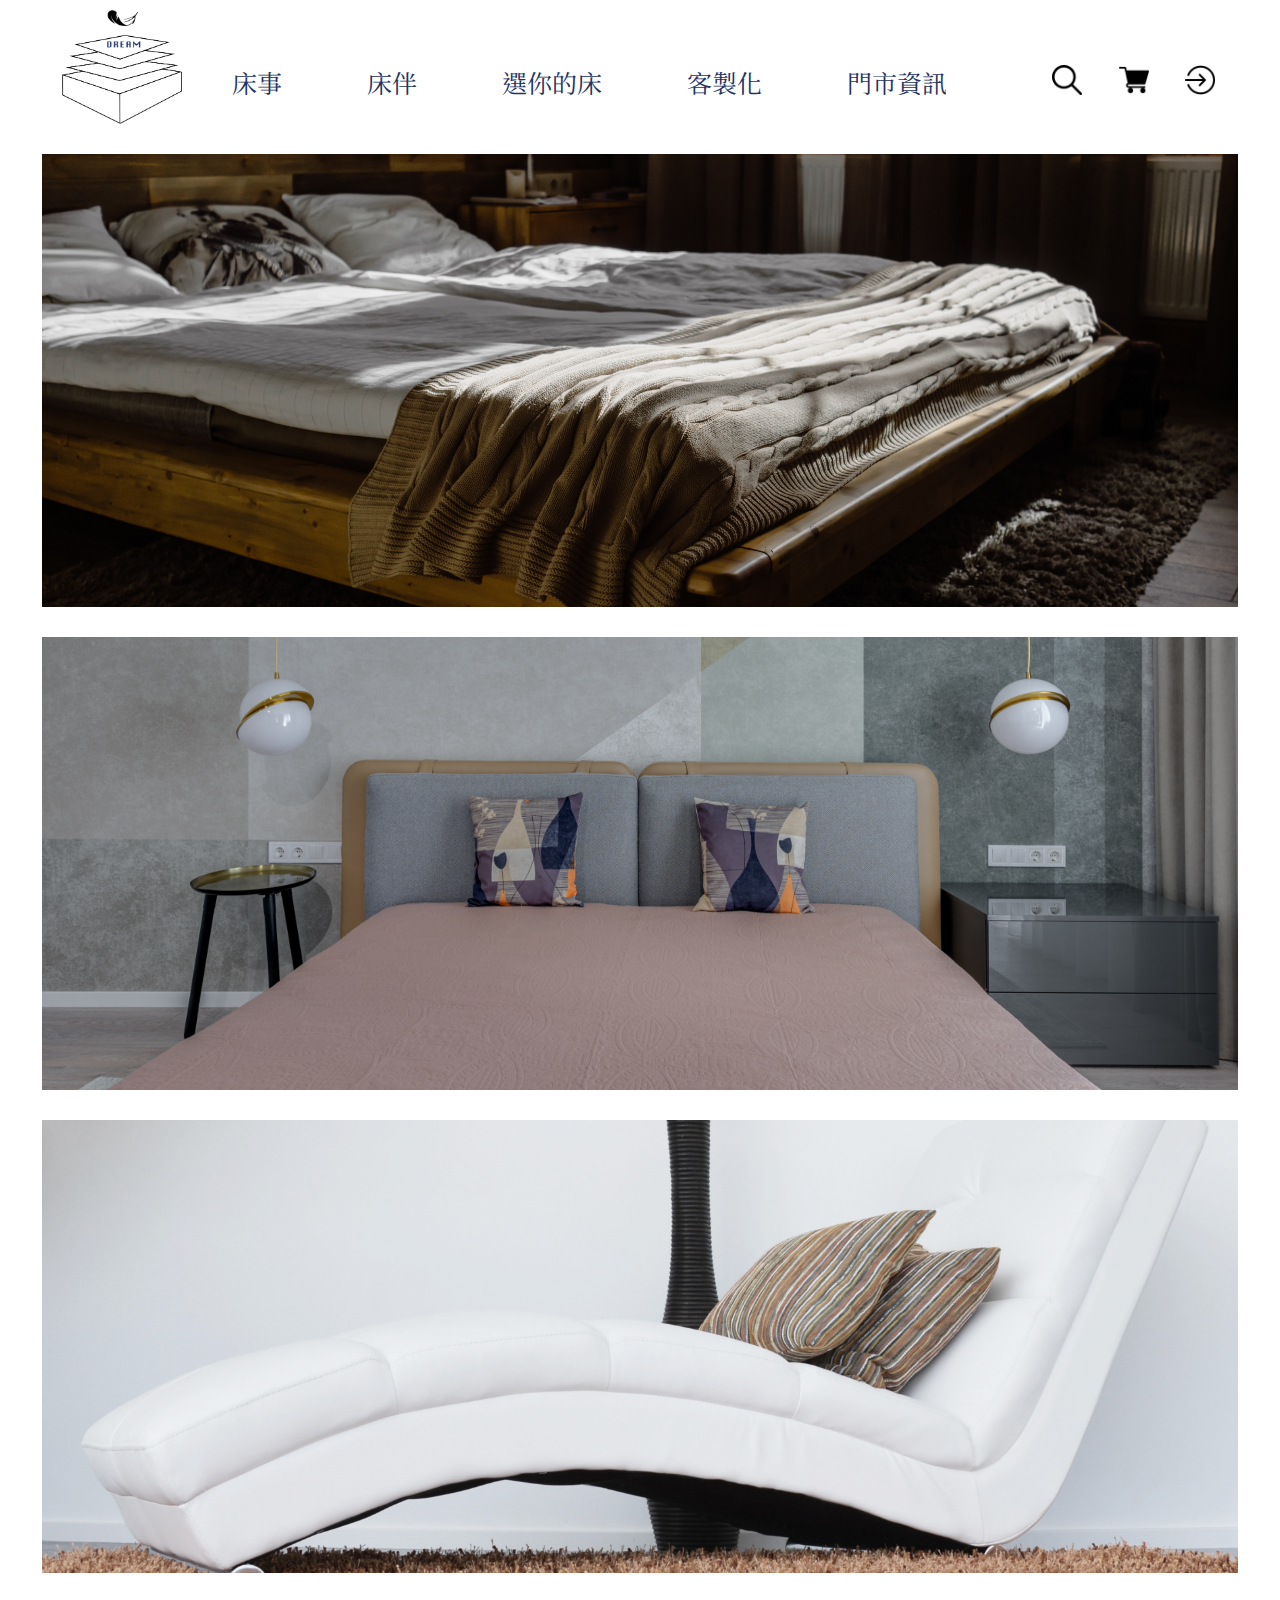
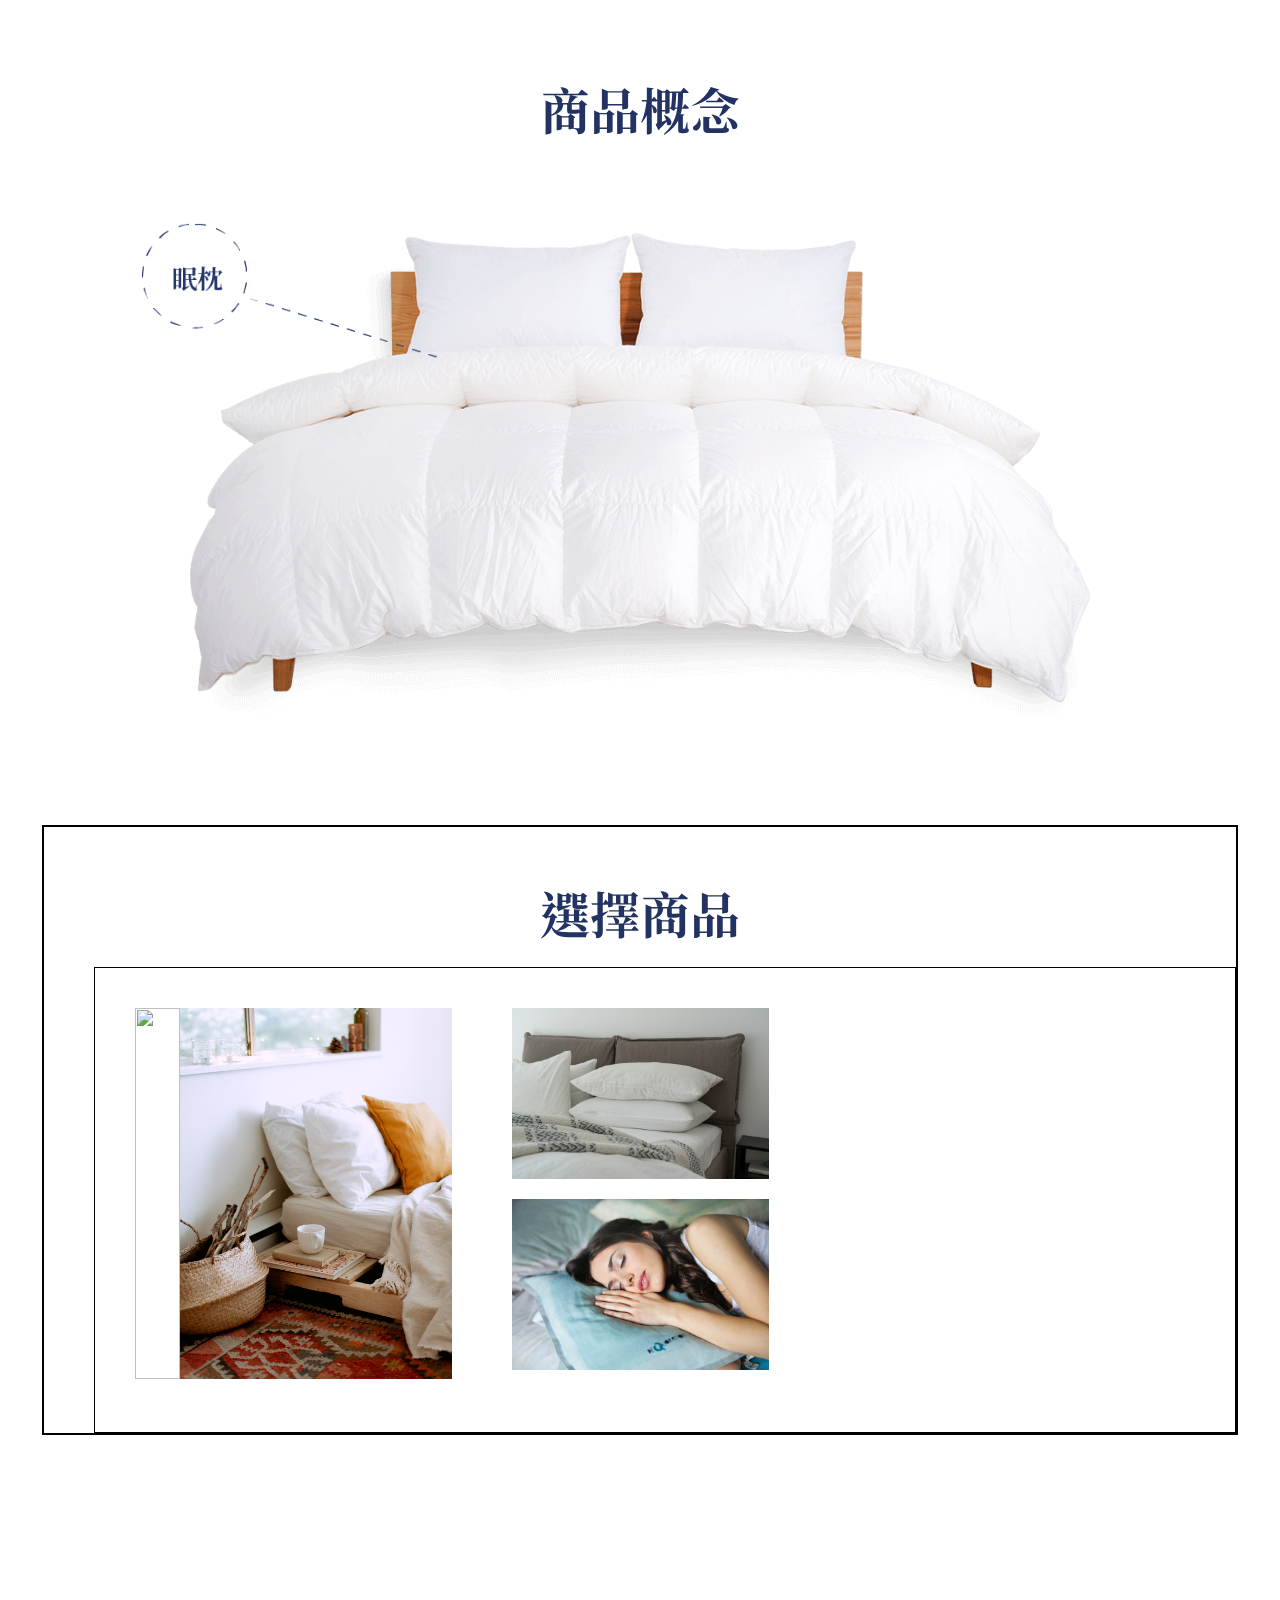
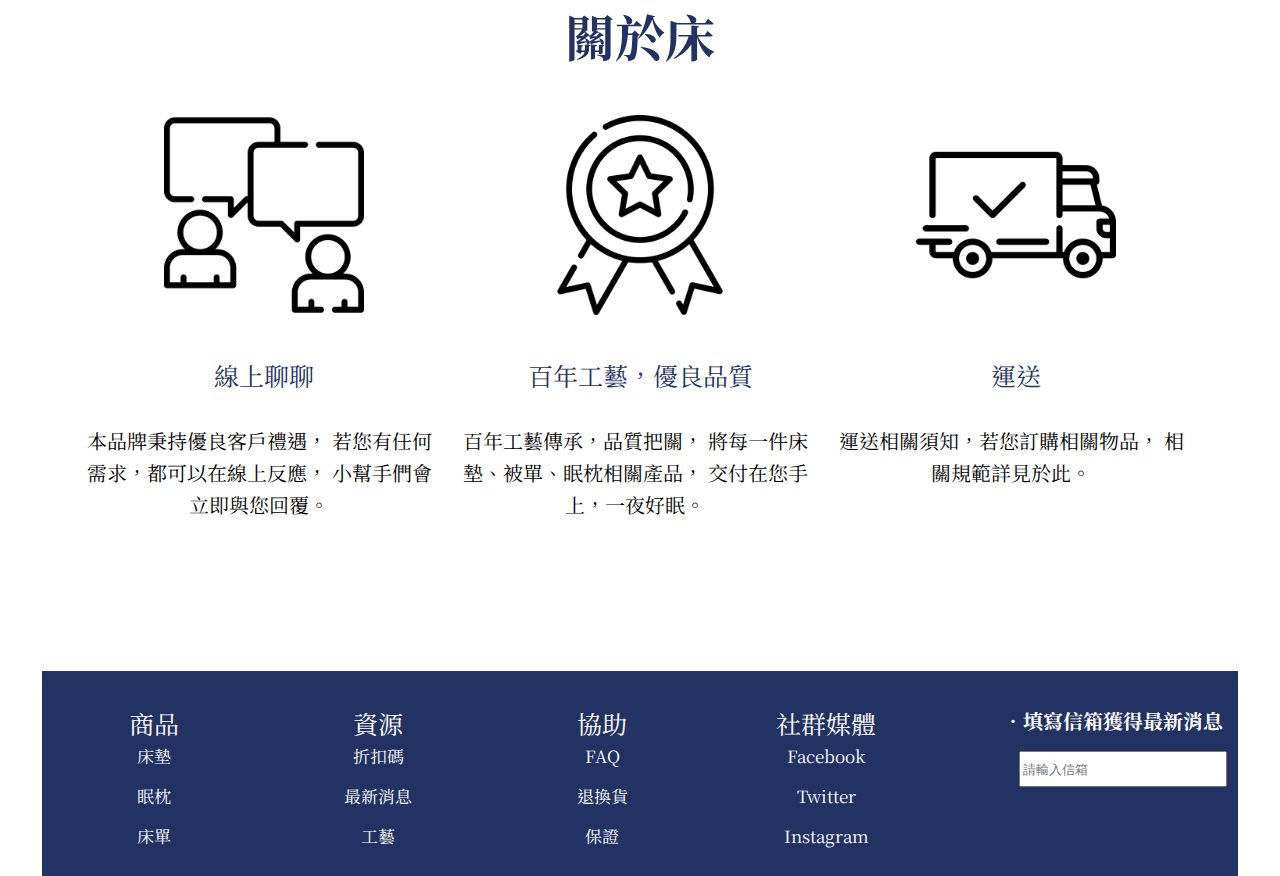
==== index.html @ dc3d1917 "change11" ====
<!DOCTYPE html>
<html lang="en">
<head>
    <meta charset="UTF-8">
    <meta http-equiv="X-UA-Compatible" content="IE=edge">
    <meta name="viewport" content="width=device-width, initial-scale=1.0">
    <title>Document</title>
    <link rel="stylesheet" href="reset.css">
    <link href="https://fonts.googleapis.com/css2?family=Noto+Serif+TC&display=swap" rel="stylesheet">
    <link rel="stylesheet" href="index.css">
    <link rel="stylesheet" href="https://unpkg.com/swiper/swiper-bundle.css" />



</head>
<body>
    <div class="wrap">
        <!-- 選單start -->
        <div class="topbar">
            <button type="button" class="btn_hamburger">
                <span> </span>
                <span> </span>
                <span> </span>
            </button>
            <div class="logo">
            <a href="index.html"><img src="./bedpic/logo.png" alt=""></a>
            </div>

            <div class="choice">
                <!-- <button type="button" class="btn_hamburger">按鈕</button> -->
                <ul>
                    <li><a href="aboutus.html">床事</a></li>
                    <li><a href="product.html">床伴</a></li>
                    <li><a href="choosebed1.html">選你的床</a></li>
                    <li><a href="survey.html">客製化</a></li>
                    <li><a href="store.html">門市資訊</a></li>
                </ul>
                
                <div class="choice2">
                <ul>
                    <li><a href="#"><img src="./bedicon/loupe.png" alt=""></a></li>
                    <li><a href="#"><img src="./bedicon/shoppingcart.png" alt=""></a></li>
                    <li><a href="#"><img src="./bedicon/enter.png" alt=""></a></li>
                </ul>
                </div>
                
            </div>

        </div>
        
        <!-- product1 start -->
        <!-- Swiper -->
            <div class="swiper-container">
                <div class="swiper-wrapper">
                <div class="swiper-slide"><img src="./bedpic/bed2.png" alt=""></div>
                <div class="swiper-slide"><img src="./bedpic/page2.png" alt=""></div>
                <div class="swiper-slide"><img src="./bedpic/indexbed.png " alt=""></div>
                <!-- <div class="swiper-slide">Slide 4</div>
                <div class="swiper-slide">Slide 5</div>
                <div class="swiper-slide">Slide 6</div>
                <div class="swiper-slide">Slide 7</div>
                <div class="swiper-slide">Slide 8</div> >
                <div class="swiper-slide">Slide 10</div>
                </div> -->
                <!-- Add Arrows --> 
                <div class="swiper-button-next"></div>
                <div class="swiper-button-prev"></div> 
            </div>

        <!-- <div class="product">
            <div class="product_pic">
            <ul>
                <li> <img src="./bedpic/bed.jpg" alt=""></li>
                <li><img src="./bedpic/8137.jpg" alt=""></li>
            </ul>
            </div>
        </div> -->

        <!-- product1 finished -->

        <!-- main start -->
        <div class="main">
            <h3>商品概念</h3>
            <img src="./bedpic/bedproduct.png" alt="">
            <a href="product.html"><img src="./bedpic/matress.png" alt=""></a>
        </div>

        <!-- 選擇商品start -->
        <div class="chooseproduct">
            <h3>選擇商品</h3>
            <div class="wholebox">
                <div class="leftbox">
                    <ul>
                    <li><img src="./bedpic/bed2.jpg" alt=""></li>
                    <li><img src="./bedpic/bed3.jpg" alt=""></li>
                    </ul>
                </div>
            
                <div class="rightbox">
                    <ul>
                    <li><img src="./bedpic/pillow.jpg" alt=""></li>
                    <li><img src="./bedpic/4910.jpg" alt=""></li>
                    </ul>
                </div>
            </div>
        </div>

        <!--關於床 start  -->
        <div class="aboutbed">
            <h3>關於床</h3>
            <div class="chat">
                <img src="./bedicon/chat.png" alt="">
                <a href="#">線上聊聊</a>
                <p>
                    本品牌秉持優良客戶禮遇，
                    若您有任何需求，都可以在線上反應，
                    小幫手們會立即與您回覆。
                </p>

            </div>

            <div class="workshop">
                <img src="./bedicon/medal.png" alt="">
                <a href="#">百年工藝，優良品質</a>
                <p>
                    百年工藝傳承，品質把關，
                    將每一件床墊、被單、眠枕相關產品，
                    交付在您手上，一夜好眠。
                </p>
            </div>

            <div class="shipping">
                <img src="./bedicon/shipped.png" alt="">
                <a href="#">運送</a>
                <p>
                    運送相關須知，若您訂購相關物品，
                    相關規範詳見於此。
                </p>
            </div>
        </div>

        <!-- footer start -->

        <div class="footer">
            <div class="footer_bar">
                <div class="sale">
                <ul>
                    <h4>商品</h4>
                    <li><a href="#">床墊</a></li>
                    <li><a href="#">眠枕</a></li>
                    <li><a href="#">床單</a></li>
                </ul>

                </div>

                <div class="resource">
                <ul>
                    <h4>資源</h4>
                    <li><a href="#">折扣碼</a></li>
                    <li><a href="#">最新消息</a></li>
                    <li><a href="#">工藝</a></li>
                </ul>
                </div>

                <div class="assist">
                <ul>
                    <h4>協助</h4>

                    <li><a href="#">FAQ</a></li>
                    <li><a href="#">退換貨</a></li>
                    <li><a href="#">保證</a></li>
                </ul>
                </div>

                <div class="socialmedia">
                <ul>
                    <h4>社群媒體</h4>
                    <li><a href="#">Facebook</a></li>
                    <li><a href="#">Twitter</a></li>
                    <li><a href="#">Instagram</a></li>
                </ul>
                </div>
                <div class="email">
                <h1>．填寫信箱獲得最新消息</h1>
                    <input type="email" name="" id="" placeholder="請輸入信箱">
                </div>
            
        </div>

            

        </div>
    </div>

    <script src="https://unpkg.com/swiper/swiper-bundle.js"></script>
    <script>
        var swiper = new Swiper('.swiper-container', {
          navigation: {
            nextEl: '.swiper-button-next',
            prevEl: '.swiper-button-prev',
          },
        });
      </script>
</body>
</html>
---- index.css ----
@import url("reset.css");

body{
    background-color: rgb(255, 255, 255);
    font-family: 'Noto Serif TC', serif;
    font-size: 25px;
}

.wrap{
    margin: 0 auto;
    max-width: 1196px;
    width:100%;
    /* background-color:gray; */

}
@media (max-width:800px){
  div.wrap div.aboutbed p{
    font-size:18px;
  }
  .wrap h3{
  font-size: 15px;
}
  div.wrap div.aboutbed h3{
    font-size:25px;
  }
  .wrap a{
  font-size: 20px;
}
.wrap button{
  font-size: 20px;
}
.wrap ol{
  font-size: 15px;
}
.wrap h4{
    font-size: 25px;
}

}
.topbar{

    
    box-sizing: border-box;
    display: flex;

    /* border:1px solid black; */

        
}
.btn_hamburger{

  display:none;
  background-color: #526599;

}
.btn_hamburger span{
  display:block;
  width:40px;
  
  margin:10px;
  /* padding: .1px; */
  height: .5px;
  background-color:white;
  color: white;

}



@media (max-width:575px){
  .btn_hamburger{
    width:80px;
    height:70px;
    background-color: #526599;
    margin-top: 20px;
    border:none;
    display:inline-block;
}
}
@media screen and (min-width: 576px) and (max-width: 800px){
  .btn_hamburger{
    width:80px;
    height:70px;
    background-color: #526599;
    margin-top: 35px;
    border:none;
    display:inline-block;
}
  }

.logo{
  width:100%;
  max-width:100px;
  /* border: 1px solid black; */
}
.logo img{

    width: 100%;
    max-width:120px;
    display: block;
    margin-left: 20px;
    margin-top: 10px;

}
@media screen and (max-width: 575px){
  .logo img{
    width: 50px;
    padding:20px;
    
  }
}

@media screen and (min-width: 576px) and (max-width: 767px){
  .logo img{
    width:60px;
    padding:30px;
  }
  }

@media screen and (min-width: 768px) and (max-width: 991px){
  .logo img{
    width:80px;
    padding:30px;
  }
  }

@media screen and (min-width: 991px) and (max-width: 1199px){
  .logo img{
    width:100px;
    padding:30px;
  }
  }
@media screen and (min-width: 1200px){
  .logo img{
    width:120px;
  }
}


.choice{
    max-width: 1000px;
    width: calc(100% - 90px);
    margin-left: 90px;
    display: flex;
    /* border:2px solid yellow; */
}

.choice ul{
    flex-grow: 1;
    display: flex;
    flex-direction: row;
    margin-top: 70px;
    /* border:2px solid red; */

}


.choice li{

    flex-grow: 1;
    color: #223262;
}
@media (max-width:800px){
  .choice li{
  display:none;

}

}
.choice a{
    color: #223262;
    text-decoration: none;

}
.choice a:hover{
    text-decoration:underline;
    background-color: blanchedalmond;
    color:coral;
}

.choice2{
    max-width:200px;
    width: 100%;
    display: flex;
    /* border:2px solid blue; */
}

.choice2 ul{
  flex-grow: 1;
  display: flex;
  margin-top: 65px;
  /* border:1px solid red; */
}



@media (max-width:800px){
  .choice2 ul{
  display:inline-block;
}

}
.choice2 li{
  color: #223262;
}

.choice2 img{
    max-width:30px;
    width: calc(100% - 30px);
    padding-left: 20px;
    /* width: 40%; */
}
@media screen and (max-width: 575px){
  .choice2 img{
    width: 20px;
    
    
  }
}

@media screen and (min-width: 576px) and (max-width: 767px){
  .choice2 img{
    width:20px;
    
  }
  }

@media screen and (min-width: 768px) and (max-width: 991px){
  .choice2 img{
    width:25px;
    
  }
  }

@media screen and (min-width: 991px) and (max-width: 1199px){
  .choice2 img{
    width:30px;
    
  }
  }
@media screen and (min-width: 1200px){
  .choice2 img{
    width:30px;
  }
}


.choice2 a{
  /* max-width: 20px;
  height:10px; */
  text-decoration: none;
  background-color:none;
  color:red;
}




/* .product{
    max-width: 1196px;
    width: 100%;
    height: 517px;
    margin-top: 30px;
    /* border:1px solid black; */

.swiper-slide{
  margin-top: 30px;
  /* border:5px solid black; */
  overflow: hidden;
  
}
.swiper-slide img{
  width: 100%;
  /* height:517px; */
  display:block;
  /* object-fit: contain; */

}
/* .product_pic ul{
    max-width: 1196px;
    width: 100%;
    display: flex;
    box-sizing: border-box;
    /* height: 497px; 
    overflow: hidden;}*/
   

/* .product_pic li{
    

    flex-shrink: 0;
    
    max-width: 1196px;
    width: 100%;
    height: 497px;
  
} */

/* .product_pic img{
    display: block;
    width: 100%;
    max-width:1196px;
   
} */
  /* @media screen and (max-width: 575px){
    .product_pic img{
      width: 750px;
     
      
    }
  }
  
  @media screen and (min-width: 576px) and (max-width: 767px){
    .product_pic img{
      width:750px;
    }
    }
  
  @media screen and (min-width: 768px) and (max-width: 991px){
    .product_pic img{
      width:950px;
    }
    }
  
  @media screen and (min-width: 991px) and (max-width: 1199px){
    .product_pic img{
      width:1150px;
    }
    }
  @media screen and (min-width: 1200px){
    .product_pic img{
      width:1196px;
    }
  } */
/* product finished */

/* main start */

.main{
    max-width: 1196px;
    margin-top: 50px;
    position: relative;
    /* border:1px solid black; */
}
 /* @media screen and (max-width: 575px){
    .main{
      width:100px;
      height:100px;
    }
  }
  
  @media screen and (min-width: 576px) and (max-width: 767px){
    .main{
      width:650px;
    }
    }
  
  @media screen and (min-width: 768px) and (max-width: 991px){
    .main{
      width:900px;
    }
    }
  
  @media screen and (min-width: 991px) and (max-width: 1199px){
    .main{
      width:1000px;
    }
    }
  @media screen and (min-width: 1200px){
    .main{
      width:1196px;
    }
  } 
 */

.main h3{
    padding-top: 60px;
    font-size: 50px;
    color: #223262;
    text-align: center;
    font-weight: bold;
}
@media screen and (max-width: 575px){
    .main h3{
      font-size: 25px;
      
      text-align: center;
     
    }
  }
  
  @media screen and (min-width: 576px) and (max-width: 767px){
    .main h3{
      
      font-size: 30px;
    }
    }
  
  @media screen and (min-width: 768px) and (max-width: 991px){
    .main h3{
      
      font-size: 35px;
    }
    }
  
  @media screen and (min-width: 991px) and (max-width: 1199px){
    .main h3{
      
      font-size:40px;
    }
    }
  @media screen and (min-width: 1200px){
    .main h3{
     
      font-size:50px;
       
    }
  }

.main img{
    padding-top:100px ;
    display: block;
    align-items: center;
    margin: 0 auto;
    max-width: 900px;
    /* width:100%; */
    text-align: center;

    /* border: 1px black solid; */
}

@media screen and (max-width: 575px){
    .main img{
      width:100%;
    }
  }
  
  @media screen and (min-width: 576px) and (max-width: 767px){
    .main img{
      width:500px;
    }
    }
  
  @media screen and (min-width: 768px) and (max-width: 991px){
    .main img{
      width:750px;
    }
    }
  
  @media screen and (min-width: 991px) and (max-width: 1199px){
    .main img{
      width:900px;
    }
    }
  @media screen and (min-width: 1200px){
    .main img{
      width:1196px;
    }
  } 


.main a img{
    display: block;
    width:300px;
    position: absolute;
    top:100px;
    left: 100px;
    z-index: 1;
}
@media screen and (max-width: 575px){
    .main a img{
      width:150px;
    }
  }
  
  @media screen and (min-width: 576px) and (max-width: 767px){
    .main a img{
      width:170px;
    }
    }
  
  @media screen and (min-width: 768px) and (max-width: 991px){
    .main a img{
      width:200px;
    }
    }
  
  @media screen and (min-width: 991px) and (max-width: 1199px){
    .main a img{
      width:200px;
    }
    }
  @media screen and (min-width: 1200px){
    .main a img{
      width:300px;
    }
  } 


/* 選擇商品 */

.chooseproduct{
    margin-top: 100px;
    max-width: 1196px;
    width: 100%;
    margin-bottom: 100px;
    flex-wrap: wrap;
    box-sizing: border-box;
    border:2px solid black;


}
.chooseproduct h3{
    padding-top: 60px;
    font-size: 50px;
    color: #223262;
    text-align: center;
    font-weight: bold;
    padding-bottom: 30px;
}

@media screen and (max-width: 575px){
    .chooseproduct h3{
      font-size: 25px;
    }
  }
  
  @media screen and (min-width: 576px) and (max-width: 767px){
    .chooseproduct h3{
      font-size: 30px;
    }
    }
  
  @media screen and (min-width: 768px) and (max-width: 991px){
    .chooseproduct h3{
      font-size: 35px;
    }
    }
  
  @media screen and (min-width: 991px) and (max-width: 1199px){
    .chooseproduct h3{
      font-size:40px;
    }
    }
  @media screen and (min-width: 1200px){
    .chooseproduct h3{
      font-size:50px;
    }
  }

.wholebox{
    max-width: 1195px;
    width: calc(100% - 50px);
    display: flex;
    flex-wrap: wrap;
    margin-left: 50px;
    padding-bottom: 10px;
    border:1px solid black;
    box-sizing: border-box;
    
    

}

.leftbox ul{
    max-width: 1200px;
    width: calc(100% - 30px);
    margin: 40px;
    /* padding-left: 70px; */
    box-sizing: border-box;
    display: flex;
    /* border:1px solid black; */
}
@media screen and (max-width: 575px){
  .leftbox ul{
    flex-direction: column;
    line-height:5;
    margin:0 auto;
    margin:20px auto;
    padding-left: 10px;
  }
}

@media screen and (min-width: 576px) and (max-width: 758px){
  .leftbox ul{
    flex-direction: column;
    line-height:5;
    margin:30px auto;
    padding-left: 150px;
    /* margin: 30px; */
  }
  }
@media screen and (min-width: 759px) and (max-width: 991px){
  .leftbox ul{
    /* flex-direction: column; */
    line-height:5;
    margin:0 auto;
    margin: 40px;
  }
  }

@media screen and (min-width: 991px) and (max-width: 1199px){
  .leftbox ul{
    /* flex-direction: column; */
    line-height:5;
    margin:0 auto;
    margin: 40px;
    /* padding-bottom: 20px; */
  }
  }
@media screen and (min-width: 1200px){
  .leftbox ul{
    font-size:50px;
    /* margin:0 auto; */

  }
}
.leftbox li{
    justify-content: center;
    align-items:center;
    flex-grow: 1;

}

.leftbox img{
height: 371px;
max-width: 300px;
width: 100%;
}

/* rightbox */

.rightbox ul{
    /* padding-left: 30px; */
    width: calc(100% - 5px);
    display: flex;
    flex-direction:column;
    margin-top: 30px;
    margin-left: 60px;
    /* border:2px solid red; */
    box-sizing: border-box;
    
}
@media screen and (max-width: 575px){
  .rightbox ul{
    flex-direction:column;
    margin-left: 20px;


  }
}
@media screen and (min-width: 576px) and (max-width: 767px){
  .rightbox ul{
    flex-direction:column;
  }
  }
@media screen and (min-width: 768px) and (max-width: 991px){
  .rightbox ul{
    flex-direction:row;
  }
  }
  @media screen and (min-width: 991px) and (max-width: 1199px){
    .rightbox ul{
      flex-direction:row;
    }
    }

.rightbox li{
    align-self:left;
    padding: 10px;

}

.rightbox img{
    max-width:100%;
    height: 171px;
    display: block;
    align-items:left;
}

/* aboutbed start */

.aboutbed{
max-width:1196px;

text-align: center;
line-height: 1.6;
padding-bottom: 100px;
margin:0 auto;
/* border:1px solid black; */
}


.aboutbed h3{
    padding-top: 60px;
    font-size: 50px;
    color: #223262;
    text-align: center;
    font-weight: bold;
    padding-bottom: 40px;

}

.aboutbed img{
    display: block;
    height: 200px ;
    margin: 0 auto;
    padding-bottom: 40px;
}
 


.chat{
    display: inline-block;
    width: 370px;
    /* border: 1px solid black; */
    
    box-sizing: border-box;

}
.chat a{

    text-decoration: none;
    color: #223262;
    width: 60px;
    line-height: 20px;
    
}

.chat p{
    padding-top:30px;
    font-size: 20px;
    padding-bottom: 50px;
    width:360px;
    /* border:1px solid black; */
}

/* workshop start */
.workshop{
    display: inline-block;
    width:370px;
    max-width: 100%;
    box-sizing: border-box;
    /* border: 1px solid black; */

}

.workshop a{
    text-decoration: none;
    color: #223262;
    width: 60px;
    line-height:20px;
    padding-bottom: 20px;
}

.workshop p{
    padding-top:30px;
    font-size: 20px;
    padding-bottom: 50px;
    width:360px;
    /* border: 1px solid black; */

}

/* shipping start */
.shipping{
    vertical-align: top;
    width: 100%;
    max-width:370px;
    
    box-sizing: border-box;
    display: inline-block;
    /* border: 1px solid black; */

}

.shipping a{
     text-decoration: none;
     color: #223262;
     width:60px;
     line-height:30px;
     padding-bottom: 20px;
     


}

.shipping p{
    font-size: 20px;
    padding-top:30px;
    padding-bottom: 50px;
    width:360px;
    /* border: 1px solid black; */

}

/* footer start */
.footer{

    background-color:#223262 ;
    color: white;
    /* margin-top: 20px; */

}
.footer a:hover{
    text-decoration:none;
    color:rgb(238, 89, 89);
}

.footer_bar{
    max-width: 1200px;
    width:100%;
    display: flex;
    text-align: center;
    padding-top: 40px;
    /* border:5px solid black; */
    flex-wrap: wrap;

}
.sale{
    flex-grow: 1;
    text-align: center;
    width:220px;
    margin-bottom: 20px;
}

.sale ul{

   
}

.sale li{

}
.sale a {
    text-decoration: none;
    padding: 5px;
    color: white;
    width: 60px;
    line-height: 40px;
    font-size: 17px;
}

.resource{
    
    flex-grow: 1;  
    /* border:solid 1px black; */
    width:220px;

}

.resource ul{
   
}

.resource li{

}

.resource a{
    text-decoration: none;
    padding: 5px;
    color: white;
    width: 60px;
    line-height: 40px;
    font-size: 17px;
}

.assist{
    flex-grow: 1;
    /* border:solid 1px black; */
    width:220px;
}

.assist ul{

}

.assist li{

}

.assist a{
    text-decoration: none;
    padding: 5px;
    color: white;
    width: 60px;
    line-height: 40px;
    font-size: 17px;
}

.socialmedia{
    flex-grow: 1;
    width:220px;
    /* border: 1px black solid; */
}

.socialmedia ul{

}

.socialmedia li{


}

.socialmedia a{
    text-decoration: none;
    padding: 5px;
    color: white;
    width: 60px;
    line-height: 40px;
    font-size: 17px;
}

.email{
    width: 250px;
    padding-left:50px;
    font-weight: bold;

    /* border:  1px black solid; */
}

.email h1{
    font-size: 20px;

}
.email input{
    width: 200px;
    height: 30px;
    margin-top: 20px;
    margin-left: 20px;
    
}
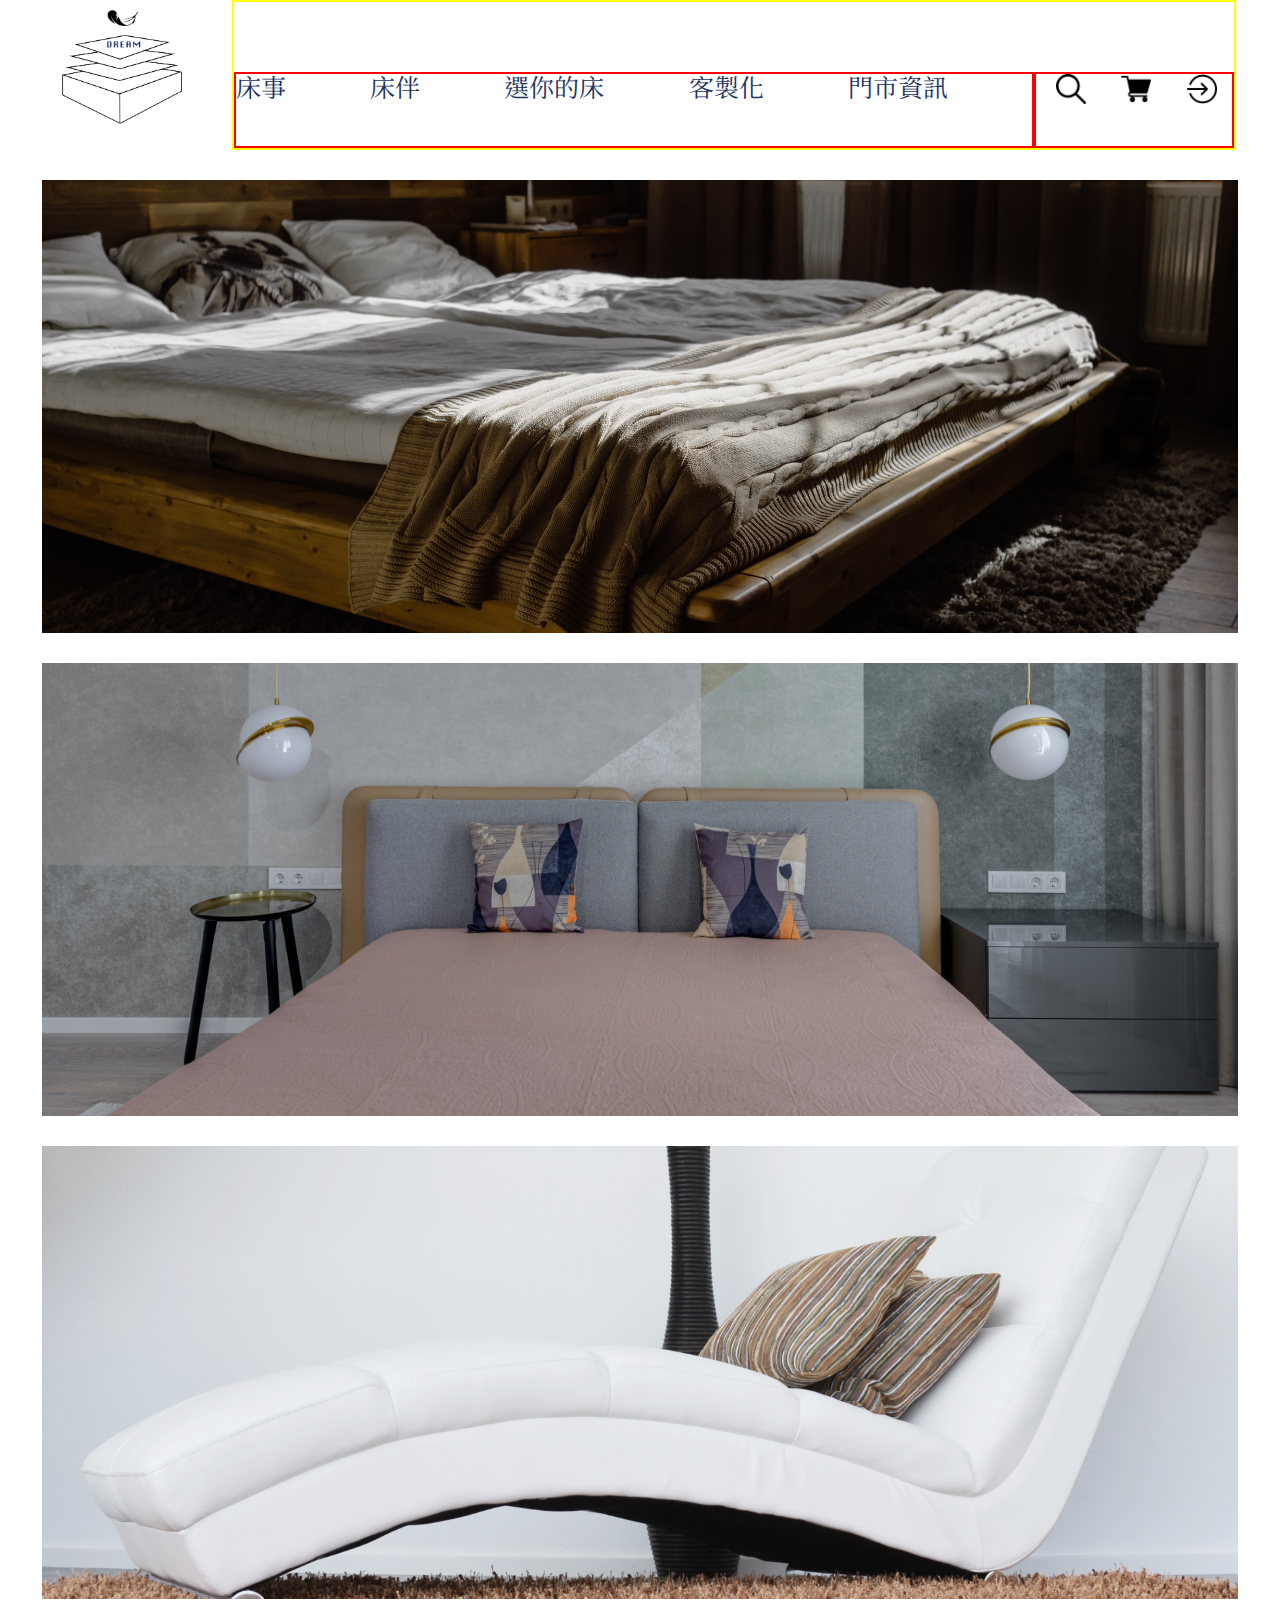
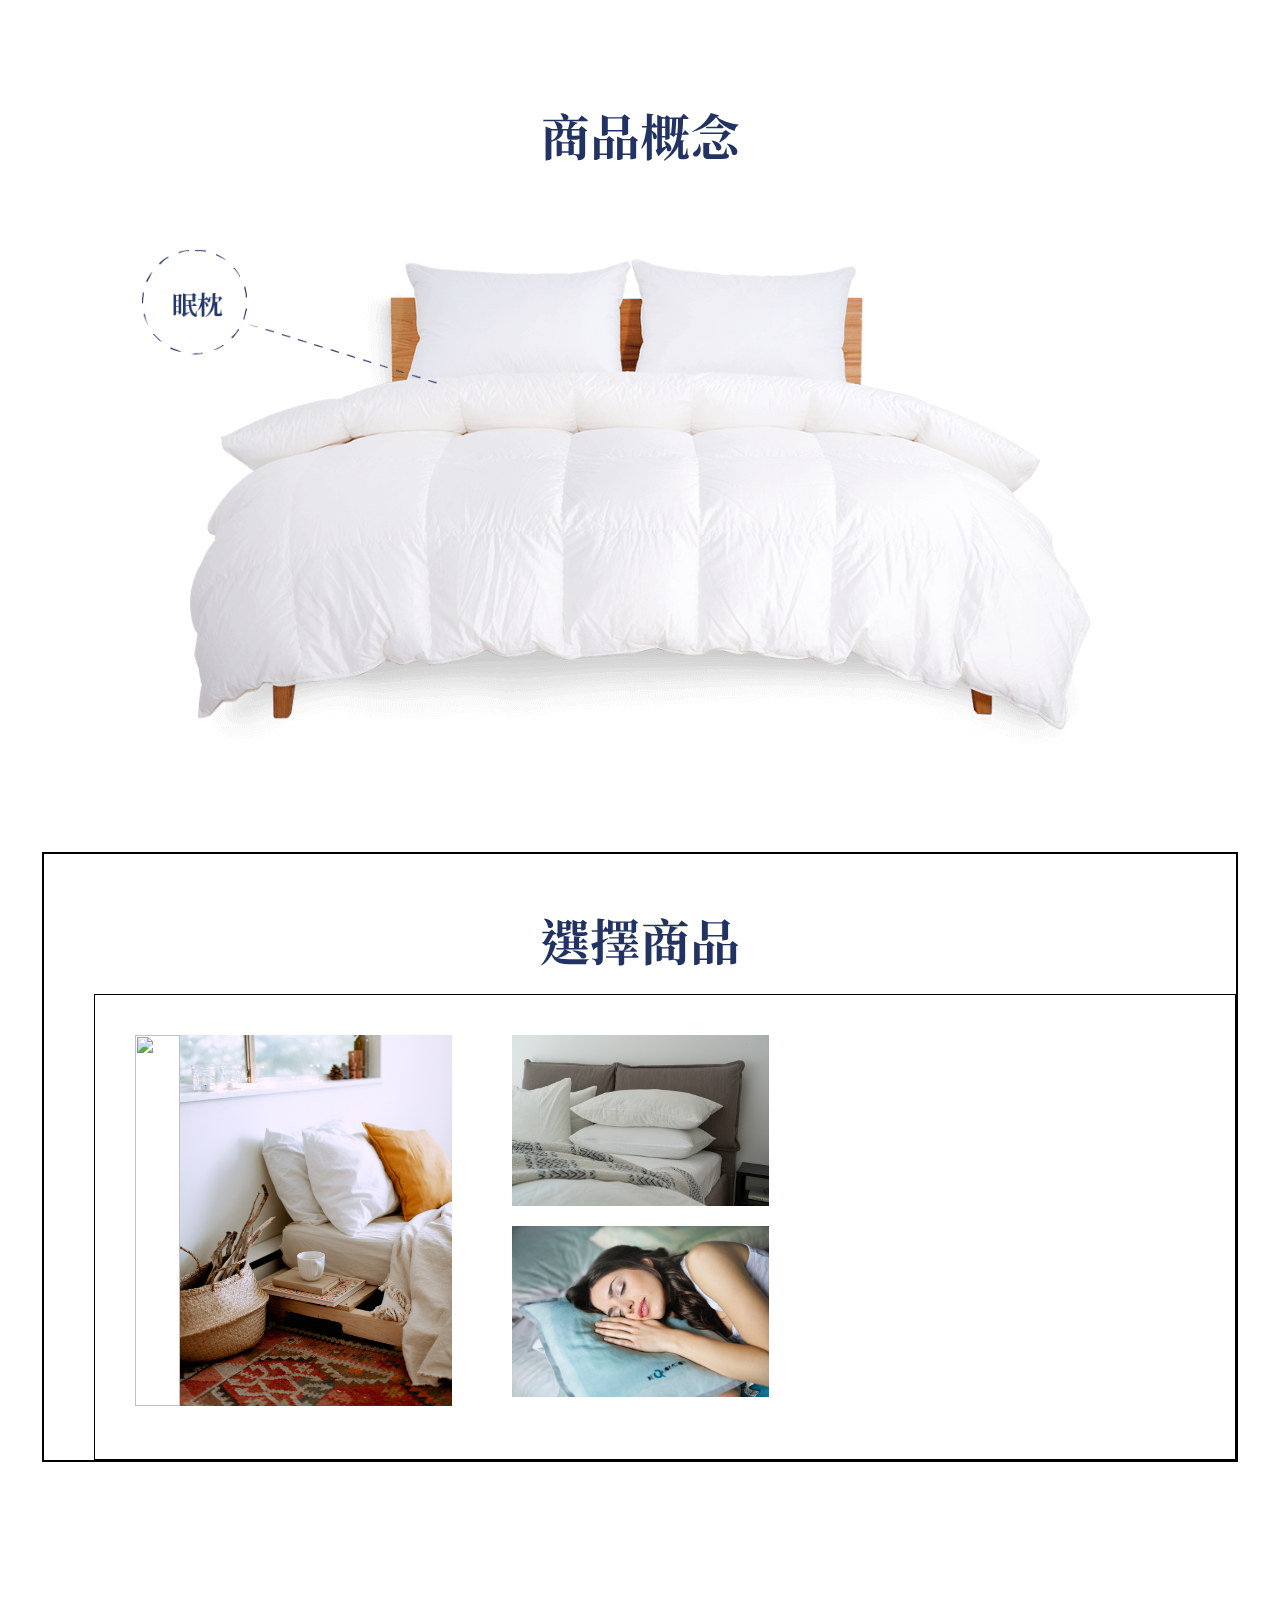
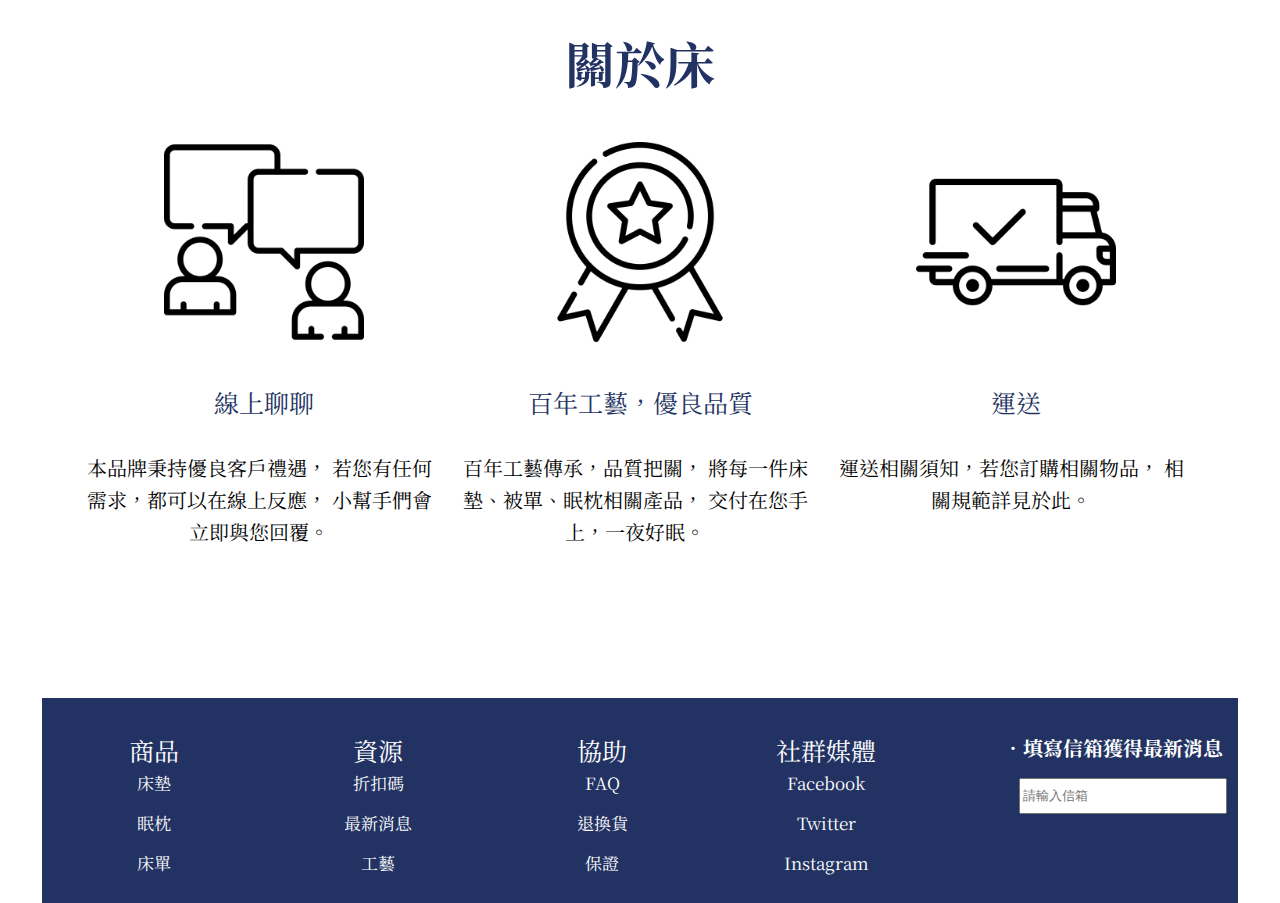
==== commit 39f0dd98: "change13" ====
--- a/index.html
+++ b/index.html
@@ -9,6 +9,7 @@
     <link href="https://fonts.googleapis.com/css2?family=Noto+Serif+TC&display=swap" rel="stylesheet">
     <link rel="stylesheet" href="index.css">
     <link rel="stylesheet" href="https://unpkg.com/swiper/swiper-bundle.css" />
+    <link href="hamburgers.css" rel="stylesheet">
 
 
 
@@ -17,14 +18,36 @@
     <div class="wrap">
         <!-- 選單start -->
         <div class="topbar">
-            <button type="button" class="btn_hamburger">
+            <!-- ham menu -->
+            <!-- <button type="button" class="btn_hamburger">
                 <span> </span>
                 <span> </span>
                 <span> </span>
-            </button>
+            </button> -->
+                <button class="hamburger hamburger--emphatic" type="button" id="hamburger">
+                <span class="hamburger-box">
+                  <span class="hamburger-inner"></span>
+                </span>
+              </button>
+
+            
+                 <ul id="menu" style = "display:none">
+                    <li><a href="aboutus.html">床事</a><hr></li>
+                    
+                    <li><a href="product.html">床伴</a><hr></li>
+                    <li><a href="choosebed1.html">選你的床</a><hr></li>
+                    <li><a href="survey.html">客製化</a><hr></li>
+                    <li><a href="store.html">門市資訊</a><hr></li>
+                </ul> 
+                
+            
+
+
+            <!-- logo -->
             <div class="logo">
             <a href="index.html"><img src="./bedpic/logo.png" alt=""></a>
             </div>
+
 
             <div class="choice">
                 <!-- <button type="button" class="btn_hamburger">按鈕</button> -->
@@ -201,5 +224,23 @@
           },
         });
       </script>
+      <script>
+        // Look for .hamburger
+        var hamburger = document.querySelector(".hamburger");
+        // On click
+        hamburger.addEventListener("click", function() {
+          // Toggle class "is-active"
+          hamburger.classList.toggle("is-active");
+
+          // Do something else, like open/close menu
+
+          var menu =document.getElementById("menu");
+           if(menu.style.display === "none"){
+             menu.style.display = "block";
+           }else if(menu.style.display === "block" ){
+            menu.style.display  = "none";
+           }
+        });
+      </script>
 </body>
 </html>--- a/index.css
+++ b/index.css
@@ -38,51 +38,87 @@
 
 }
 .topbar{
-
-    
+  position: relative;
+    height:150px;
     box-sizing: border-box;
     display: flex;
-
     /* border:1px solid black; */
 
         
 }
-.btn_hamburger{
-
+#hamburger{
+
+  display:none; 
+  border:none;
+}
+.hamburger--emphatic{
   display:none;
-  background-color: #526599;
-
-}
-.btn_hamburger span{
+}
+@media (max-width:800px){
+  #hamburger{
+
+    display:block; 
+  }
+}
+.topbar #menu{
+  /* border: black 1px solid; */
+  max-width:1200px;
+  width: 100%;
+  background-color:whitesmoke;
+  font-size: 30px;
+  line-height: 30px;
+  text-align: center;
+  position:absolute;
+  left:0;
+  top:150px;
+  z-index: 2;
+  opacity: .9;
+
+
+  
+}
+.topbar #menu a{
+  color:#223262;
+  text-decoration: none;
+  line-height:3;
+}
+
+.hamburger-box{
   display:block;
-  width:40px;
-  
-  margin:10px;
-  /* padding: .1px; */
-  height: .5px;
+  border:none;
+  width:20px;
+  margin:0 auto;
+  text-align: center;
+  /* margin:10px; */
+  /* padding: .1px;  */
+  /* height: .5px; */
   background-color:white;
   color: white;
 
 }
-
-
+@media (min-width:800px){
+  .hamburger span{
+    display:none;
+
+}
+}
 
 @media (max-width:575px){
-  .btn_hamburger{
+  .hamburger hamburger--emphatic{
     width:80px;
-    height:70px;
+    /* height:70px; */
     background-color: #526599;
-    margin-top: 20px;
+    /* margin-top: 20px; */
     border:none;
     display:inline-block;
 }
 }
 @media screen and (min-width: 576px) and (max-width: 800px){
-  .btn_hamburger{
+  .hamburger hamburger--emphatic{
     width:80px;
-    height:70px;
+    /* height:70px; */
     background-color: #526599;
-    margin-top: 35px;
+    /* margin-top: 35px; */
     border:none;
     display:inline-block;
 }
@@ -92,6 +128,7 @@
   width:100%;
   max-width:100px;
   /* border: 1px solid black; */
+  box-sizing: border-box;
 }
 .logo img{
 
@@ -100,6 +137,7 @@
     display: block;
     margin-left: 20px;
     margin-top: 10px;
+    /* box-sizing: border-box; */
 
 }
 @media screen and (max-width: 575px){
@@ -142,7 +180,7 @@
     width: calc(100% - 90px);
     margin-left: 90px;
     display: flex;
-    /* border:2px solid yellow; */
+    border:2px solid yellow;
 }
 
 .choice ul{
@@ -150,7 +188,7 @@
     display: flex;
     flex-direction: row;
     margin-top: 70px;
-    /* border:2px solid red; */
+    border:2px solid red;
 
 }
 
@@ -188,7 +226,7 @@
 .choice2 ul{
   flex-grow: 1;
   display: flex;
-  margin-top: 65px;
+  margin-top: 70px;
   /* border:1px solid red; */
 }
 
--- a/hamburgers.css
+++ b/hamburgers.css
@@ -0,0 +1,706 @@
+/*!
+ * Hamburgers
+ * @description Tasty CSS-animated hamburgers
+ * @author Jonathan Suh @jonsuh
+ * @site https://jonsuh.com/hamburgers
+ * @link https://github.com/jonsuh/hamburgers
+ */
+.hamburger {
+  padding: 15px 15px;
+  display: inline-block;
+  cursor: pointer;
+  transition-property: opacity, filter;
+  transition-duration: 0.15s;
+  transition-timing-function: linear;
+  font: inherit;
+  color: inherit;
+  text-transform: none;
+  background-color: transparent;
+  border: 0;
+  margin: 0;
+  overflow: visible; }
+  .hamburger:hover {
+    opacity: 0.7; }
+  .hamburger.is-active:hover {
+    opacity: 0.7; }
+  .hamburger.is-active .hamburger-inner,
+  .hamburger.is-active .hamburger-inner::before,
+  .hamburger.is-active .hamburger-inner::after {
+    background-color: #000; }
+
+.hamburger-box {
+  width: 40px;
+  height: 24px;
+  display: inline-block;
+  position: relative; }
+
+.hamburger-inner {
+  display: block;
+  top: 50%;
+  margin-top: -2px; }
+  .hamburger-inner, .hamburger-inner::before, .hamburger-inner::after {
+    width: 40px;
+    height: 4px;
+    background-color: #000;
+    border-radius: 4px;
+    position: absolute;
+    transition-property: transform;
+    transition-duration: 0.15s;
+    transition-timing-function: ease; }
+  .hamburger-inner::before, .hamburger-inner::after {
+    content: "";
+    display: block; }
+  .hamburger-inner::before {
+    top: -10px; }
+  .hamburger-inner::after {
+    bottom: -10px; }
+
+/*
+   * 3DX
+   */
+.hamburger--3dx .hamburger-box {
+  perspective: 80px; }
+
+.hamburger--3dx .hamburger-inner {
+  transition: transform 0.15s cubic-bezier(0.645, 0.045, 0.355, 1), background-color 0s 0.1s cubic-bezier(0.645, 0.045, 0.355, 1); }
+  .hamburger--3dx .hamburger-inner::before, .hamburger--3dx .hamburger-inner::after {
+    transition: transform 0s 0.1s cubic-bezier(0.645, 0.045, 0.355, 1); }
+
+.hamburger--3dx.is-active .hamburger-inner {
+  background-color: transparent !important;
+  transform: rotateY(180deg); }
+  .hamburger--3dx.is-active .hamburger-inner::before {
+    transform: translate3d(0, 10px, 0) rotate(45deg); }
+  .hamburger--3dx.is-active .hamburger-inner::after {
+    transform: translate3d(0, -10px, 0) rotate(-45deg); }
+
+/*
+   * 3DX Reverse
+   */
+.hamburger--3dx-r .hamburger-box {
+  perspective: 80px; }
+
+.hamburger--3dx-r .hamburger-inner {
+  transition: transform 0.15s cubic-bezier(0.645, 0.045, 0.355, 1), background-color 0s 0.1s cubic-bezier(0.645, 0.045, 0.355, 1); }
+  .hamburger--3dx-r .hamburger-inner::before, .hamburger--3dx-r .hamburger-inner::after {
+    transition: transform 0s 0.1s cubic-bezier(0.645, 0.045, 0.355, 1); }
+
+.hamburger--3dx-r.is-active .hamburger-inner {
+  background-color: transparent !important;
+  transform: rotateY(-180deg); }
+  .hamburger--3dx-r.is-active .hamburger-inner::before {
+    transform: translate3d(0, 10px, 0) rotate(45deg); }
+  .hamburger--3dx-r.is-active .hamburger-inner::after {
+    transform: translate3d(0, -10px, 0) rotate(-45deg); }
+
+/*
+   * 3DY
+   */
+.hamburger--3dy .hamburger-box {
+  perspective: 80px; }
+
+.hamburger--3dy .hamburger-inner {
+  transition: transform 0.15s cubic-bezier(0.645, 0.045, 0.355, 1), background-color 0s 0.1s cubic-bezier(0.645, 0.045, 0.355, 1); }
+  .hamburger--3dy .hamburger-inner::before, .hamburger--3dy .hamburger-inner::after {
+    transition: transform 0s 0.1s cubic-bezier(0.645, 0.045, 0.355, 1); }
+
+.hamburger--3dy.is-active .hamburger-inner {
+  background-color: transparent !important;
+  transform: rotateX(-180deg); }
+  .hamburger--3dy.is-active .hamburger-inner::before {
+    transform: translate3d(0, 10px, 0) rotate(45deg); }
+  .hamburger--3dy.is-active .hamburger-inner::after {
+    transform: translate3d(0, -10px, 0) rotate(-45deg); }
+
+/*
+   * 3DY Reverse
+   */
+.hamburger--3dy-r .hamburger-box {
+  perspective: 80px; }
+
+.hamburger--3dy-r .hamburger-inner {
+  transition: transform 0.15s cubic-bezier(0.645, 0.045, 0.355, 1), background-color 0s 0.1s cubic-bezier(0.645, 0.045, 0.355, 1); }
+  .hamburger--3dy-r .hamburger-inner::before, .hamburger--3dy-r .hamburger-inner::after {
+    transition: transform 0s 0.1s cubic-bezier(0.645, 0.045, 0.355, 1); }
+
+.hamburger--3dy-r.is-active .hamburger-inner {
+  background-color: transparent !important;
+  transform: rotateX(180deg); }
+  .hamburger--3dy-r.is-active .hamburger-inner::before {
+    transform: translate3d(0, 10px, 0) rotate(45deg); }
+  .hamburger--3dy-r.is-active .hamburger-inner::after {
+    transform: translate3d(0, -10px, 0) rotate(-45deg); }
+
+/*
+   * 3DXY
+   */
+.hamburger--3dxy .hamburger-box {
+  perspective: 80px; }
+
+.hamburger--3dxy .hamburger-inner {
+  transition: transform 0.15s cubic-bezier(0.645, 0.045, 0.355, 1), background-color 0s 0.1s cubic-bezier(0.645, 0.045, 0.355, 1); }
+  .hamburger--3dxy .hamburger-inner::before, .hamburger--3dxy .hamburger-inner::after {
+    transition: transform 0s 0.1s cubic-bezier(0.645, 0.045, 0.355, 1); }
+
+.hamburger--3dxy.is-active .hamburger-inner {
+  background-color: transparent !important;
+  transform: rotateX(180deg) rotateY(180deg); }
+  .hamburger--3dxy.is-active .hamburger-inner::before {
+    transform: translate3d(0, 10px, 0) rotate(45deg); }
+  .hamburger--3dxy.is-active .hamburger-inner::after {
+    transform: translate3d(0, -10px, 0) rotate(-45deg); }
+
+/*
+   * 3DXY Reverse
+   */
+.hamburger--3dxy-r .hamburger-box {
+  perspective: 80px; }
+
+.hamburger--3dxy-r .hamburger-inner {
+  transition: transform 0.15s cubic-bezier(0.645, 0.045, 0.355, 1), background-color 0s 0.1s cubic-bezier(0.645, 0.045, 0.355, 1); }
+  .hamburger--3dxy-r .hamburger-inner::before, .hamburger--3dxy-r .hamburger-inner::after {
+    transition: transform 0s 0.1s cubic-bezier(0.645, 0.045, 0.355, 1); }
+
+.hamburger--3dxy-r.is-active .hamburger-inner {
+  background-color: transparent !important;
+  transform: rotateX(180deg) rotateY(180deg) rotateZ(-180deg); }
+  .hamburger--3dxy-r.is-active .hamburger-inner::before {
+    transform: translate3d(0, 10px, 0) rotate(45deg); }
+  .hamburger--3dxy-r.is-active .hamburger-inner::after {
+    transform: translate3d(0, -10px, 0) rotate(-45deg); }
+
+/*
+   * Arrow
+   */
+.hamburger--arrow.is-active .hamburger-inner::before {
+  transform: translate3d(-8px, 0, 0) rotate(-45deg) scale(0.7, 1); }
+
+.hamburger--arrow.is-active .hamburger-inner::after {
+  transform: translate3d(-8px, 0, 0) rotate(45deg) scale(0.7, 1); }
+
+/*
+   * Arrow Right
+   */
+.hamburger--arrow-r.is-active .hamburger-inner::before {
+  transform: translate3d(8px, 0, 0) rotate(45deg) scale(0.7, 1); }
+
+.hamburger--arrow-r.is-active .hamburger-inner::after {
+  transform: translate3d(8px, 0, 0) rotate(-45deg) scale(0.7, 1); }
+
+/*
+   * Arrow Alt
+   */
+.hamburger--arrowalt .hamburger-inner::before {
+  transition: top 0.1s 0.1s ease, transform 0.1s cubic-bezier(0.165, 0.84, 0.44, 1); }
+
+.hamburger--arrowalt .hamburger-inner::after {
+  transition: bottom 0.1s 0.1s ease, transform 0.1s cubic-bezier(0.165, 0.84, 0.44, 1); }
+
+.hamburger--arrowalt.is-active .hamburger-inner::before {
+  top: 0;
+  transform: translate3d(-8px, -10px, 0) rotate(-45deg) scale(0.7, 1);
+  transition: top 0.1s ease, transform 0.1s 0.1s cubic-bezier(0.895, 0.03, 0.685, 0.22); }
+
+.hamburger--arrowalt.is-active .hamburger-inner::after {
+  bottom: 0;
+  transform: translate3d(-8px, 10px, 0) rotate(45deg) scale(0.7, 1);
+  transition: bottom 0.1s ease, transform 0.1s 0.1s cubic-bezier(0.895, 0.03, 0.685, 0.22); }
+
+/*
+   * Arrow Alt Right
+   */
+.hamburger--arrowalt-r .hamburger-inner::before {
+  transition: top 0.1s 0.1s ease, transform 0.1s cubic-bezier(0.165, 0.84, 0.44, 1); }
+
+.hamburger--arrowalt-r .hamburger-inner::after {
+  transition: bottom 0.1s 0.1s ease, transform 0.1s cubic-bezier(0.165, 0.84, 0.44, 1); }
+
+.hamburger--arrowalt-r.is-active .hamburger-inner::before {
+  top: 0;
+  transform: translate3d(8px, -10px, 0) rotate(45deg) scale(0.7, 1);
+  transition: top 0.1s ease, transform 0.1s 0.1s cubic-bezier(0.895, 0.03, 0.685, 0.22); }
+
+.hamburger--arrowalt-r.is-active .hamburger-inner::after {
+  bottom: 0;
+  transform: translate3d(8px, 10px, 0) rotate(-45deg) scale(0.7, 1);
+  transition: bottom 0.1s ease, transform 0.1s 0.1s cubic-bezier(0.895, 0.03, 0.685, 0.22); }
+
+/*
+   * Arrow Turn
+   */
+.hamburger--arrowturn.is-active .hamburger-inner {
+  transform: rotate(-180deg); }
+  .hamburger--arrowturn.is-active .hamburger-inner::before {
+    transform: translate3d(8px, 0, 0) rotate(45deg) scale(0.7, 1); }
+  .hamburger--arrowturn.is-active .hamburger-inner::after {
+    transform: translate3d(8px, 0, 0) rotate(-45deg) scale(0.7, 1); }
+
+/*
+   * Arrow Turn Right
+   */
+.hamburger--arrowturn-r.is-active .hamburger-inner {
+  transform: rotate(-180deg); }
+  .hamburger--arrowturn-r.is-active .hamburger-inner::before {
+    transform: translate3d(-8px, 0, 0) rotate(-45deg) scale(0.7, 1); }
+  .hamburger--arrowturn-r.is-active .hamburger-inner::after {
+    transform: translate3d(-8px, 0, 0) rotate(45deg) scale(0.7, 1); }
+
+/*
+   * Boring
+   */
+.hamburger--boring .hamburger-inner, .hamburger--boring .hamburger-inner::before, .hamburger--boring .hamburger-inner::after {
+  transition-property: none; }
+
+.hamburger--boring.is-active .hamburger-inner {
+  transform: rotate(45deg); }
+  .hamburger--boring.is-active .hamburger-inner::before {
+    top: 0;
+    opacity: 0; }
+  .hamburger--boring.is-active .hamburger-inner::after {
+    bottom: 0;
+    transform: rotate(-90deg); }
+
+/*
+   * Collapse
+   */
+.hamburger--collapse .hamburger-inner {
+  top: auto;
+  bottom: 0;
+  transition-duration: 0.13s;
+  transition-delay: 0.13s;
+  transition-timing-function: cubic-bezier(0.55, 0.055, 0.675, 0.19); }
+  .hamburger--collapse .hamburger-inner::after {
+    top: -20px;
+    transition: top 0.2s 0.2s cubic-bezier(0.33333, 0.66667, 0.66667, 1), opacity 0.1s linear; }
+  .hamburger--collapse .hamburger-inner::before {
+    transition: top 0.12s 0.2s cubic-bezier(0.33333, 0.66667, 0.66667, 1), transform 0.13s cubic-bezier(0.55, 0.055, 0.675, 0.19); }
+
+.hamburger--collapse.is-active .hamburger-inner {
+  transform: translate3d(0, -10px, 0) rotate(-45deg);
+  transition-delay: 0.22s;
+  transition-timing-function: cubic-bezier(0.215, 0.61, 0.355, 1); }
+  .hamburger--collapse.is-active .hamburger-inner::after {
+    top: 0;
+    opacity: 0;
+    transition: top 0.2s cubic-bezier(0.33333, 0, 0.66667, 0.33333), opacity 0.1s 0.22s linear; }
+  .hamburger--collapse.is-active .hamburger-inner::before {
+    top: 0;
+    transform: rotate(-90deg);
+    transition: top 0.1s 0.16s cubic-bezier(0.33333, 0, 0.66667, 0.33333), transform 0.13s 0.25s cubic-bezier(0.215, 0.61, 0.355, 1); }
+
+/*
+   * Collapse Reverse
+   */
+.hamburger--collapse-r .hamburger-inner {
+  top: auto;
+  bottom: 0;
+  transition-duration: 0.13s;
+  transition-delay: 0.13s;
+  transition-timing-function: cubic-bezier(0.55, 0.055, 0.675, 0.19); }
+  .hamburger--collapse-r .hamburger-inner::after {
+    top: -20px;
+    transition: top 0.2s 0.2s cubic-bezier(0.33333, 0.66667, 0.66667, 1), opacity 0.1s linear; }
+  .hamburger--collapse-r .hamburger-inner::before {
+    transition: top 0.12s 0.2s cubic-bezier(0.33333, 0.66667, 0.66667, 1), transform 0.13s cubic-bezier(0.55, 0.055, 0.675, 0.19); }
+
+.hamburger--collapse-r.is-active .hamburger-inner {
+  transform: translate3d(0, -10px, 0) rotate(45deg);
+  transition-delay: 0.22s;
+  transition-timing-function: cubic-bezier(0.215, 0.61, 0.355, 1); }
+  .hamburger--collapse-r.is-active .hamburger-inner::after {
+    top: 0;
+    opacity: 0;
+    transition: top 0.2s cubic-bezier(0.33333, 0, 0.66667, 0.33333), opacity 0.1s 0.22s linear; }
+  .hamburger--collapse-r.is-active .hamburger-inner::before {
+    top: 0;
+    transform: rotate(90deg);
+    transition: top 0.1s 0.16s cubic-bezier(0.33333, 0, 0.66667, 0.33333), transform 0.13s 0.25s cubic-bezier(0.215, 0.61, 0.355, 1); }
+
+/*
+   * Elastic
+   */
+.hamburger--elastic .hamburger-inner {
+  top: 2px;
+  transition-duration: 0.275s;
+  transition-timing-function: cubic-bezier(0.68, -0.55, 0.265, 1.55); }
+  .hamburger--elastic .hamburger-inner::before {
+    top: 10px;
+    transition: opacity 0.125s 0.275s ease; }
+  .hamburger--elastic .hamburger-inner::after {
+    top: 20px;
+    transition: transform 0.275s cubic-bezier(0.68, -0.55, 0.265, 1.55); }
+
+.hamburger--elastic.is-active .hamburger-inner {
+  transform: translate3d(0, 10px, 0) rotate(135deg);
+  transition-delay: 0.075s; }
+  .hamburger--elastic.is-active .hamburger-inner::before {
+    transition-delay: 0s;
+    opacity: 0; }
+  .hamburger--elastic.is-active .hamburger-inner::after {
+    transform: translate3d(0, -20px, 0) rotate(-270deg);
+    transition-delay: 0.075s; }
+
+/*
+   * Elastic Reverse
+   */
+.hamburger--elastic-r .hamburger-inner {
+  top: 2px;
+  transition-duration: 0.275s;
+  transition-timing-function: cubic-bezier(0.68, -0.55, 0.265, 1.55); }
+  .hamburger--elastic-r .hamburger-inner::before {
+    top: 10px;
+    transition: opacity 0.125s 0.275s ease; }
+  .hamburger--elastic-r .hamburger-inner::after {
+    top: 20px;
+    transition: transform 0.275s cubic-bezier(0.68, -0.55, 0.265, 1.55); }
+
+.hamburger--elastic-r.is-active .hamburger-inner {
+  transform: translate3d(0, 10px, 0) rotate(-135deg);
+  transition-delay: 0.075s; }
+  .hamburger--elastic-r.is-active .hamburger-inner::before {
+    transition-delay: 0s;
+    opacity: 0; }
+  .hamburger--elastic-r.is-active .hamburger-inner::after {
+    transform: translate3d(0, -20px, 0) rotate(270deg);
+    transition-delay: 0.075s; }
+
+/*
+   * Emphatic
+   */
+.hamburger--emphatic {
+  overflow: hidden; }
+  .hamburger--emphatic .hamburger-inner {
+    transition: background-color 0.125s 0.175s ease-in; }
+    .hamburger--emphatic .hamburger-inner::before {
+      left: 0;
+      transition: transform 0.125s cubic-bezier(0.6, 0.04, 0.98, 0.335), top 0.05s 0.125s linear, left 0.125s 0.175s ease-in; }
+    .hamburger--emphatic .hamburger-inner::after {
+      top: 10px;
+      right: 0;
+      transition: transform 0.125s cubic-bezier(0.6, 0.04, 0.98, 0.335), top 0.05s 0.125s linear, right 0.125s 0.175s ease-in; }
+  .hamburger--emphatic.is-active .hamburger-inner {
+    transition-delay: 0s;
+    transition-timing-function: ease-out;
+    background-color: transparent !important; }
+    .hamburger--emphatic.is-active .hamburger-inner::before {
+      left: -80px;
+      top: -80px;
+      transform: translate3d(80px, 80px, 0) rotate(45deg);
+      transition: left 0.125s ease-out, top 0.05s 0.125s linear, transform 0.125s 0.175s cubic-bezier(0.075, 0.82, 0.165, 1); }
+    .hamburger--emphatic.is-active .hamburger-inner::after {
+      right: -80px;
+      top: -80px;
+      transform: translate3d(-80px, 80px, 0) rotate(-45deg);
+      transition: right 0.125s ease-out, top 0.05s 0.125s linear, transform 0.125s 0.175s cubic-bezier(0.075, 0.82, 0.165, 1); }
+
+/*
+   * Emphatic Reverse
+   */
+.hamburger--emphatic-r {
+  overflow: hidden; }
+  .hamburger--emphatic-r .hamburger-inner {
+    transition: background-color 0.125s 0.175s ease-in; }
+    .hamburger--emphatic-r .hamburger-inner::before {
+      left: 0;
+      transition: transform 0.125s cubic-bezier(0.6, 0.04, 0.98, 0.335), top 0.05s 0.125s linear, left 0.125s 0.175s ease-in; }
+    .hamburger--emphatic-r .hamburger-inner::after {
+      top: 10px;
+      right: 0;
+      transition: transform 0.125s cubic-bezier(0.6, 0.04, 0.98, 0.335), top 0.05s 0.125s linear, right 0.125s 0.175s ease-in; }
+  .hamburger--emphatic-r.is-active .hamburger-inner {
+    transition-delay: 0s;
+    transition-timing-function: ease-out;
+    background-color: transparent !important; }
+    .hamburger--emphatic-r.is-active .hamburger-inner::before {
+      left: -80px;
+      top: 80px;
+      transform: translate3d(80px, -80px, 0) rotate(-45deg);
+      transition: left 0.125s ease-out, top 0.05s 0.125s linear, transform 0.125s 0.175s cubic-bezier(0.075, 0.82, 0.165, 1); }
+    .hamburger--emphatic-r.is-active .hamburger-inner::after {
+      right: -80px;
+      top: 80px;
+      transform: translate3d(-80px, -80px, 0) rotate(45deg);
+      transition: right 0.125s ease-out, top 0.05s 0.125s linear, transform 0.125s 0.175s cubic-bezier(0.075, 0.82, 0.165, 1); }
+
+/*
+   * Minus
+   */
+.hamburger--minus .hamburger-inner::before, .hamburger--minus .hamburger-inner::after {
+  transition: bottom 0.08s 0s ease-out, top 0.08s 0s ease-out, opacity 0s linear; }
+
+.hamburger--minus.is-active .hamburger-inner::before, .hamburger--minus.is-active .hamburger-inner::after {
+  opacity: 0;
+  transition: bottom 0.08s ease-out, top 0.08s ease-out, opacity 0s 0.08s linear; }
+
+.hamburger--minus.is-active .hamburger-inner::before {
+  top: 0; }
+
+.hamburger--minus.is-active .hamburger-inner::after {
+  bottom: 0; }
+
+/*
+   * Slider
+   */
+.hamburger--slider .hamburger-inner {
+  top: 2px; }
+  .hamburger--slider .hamburger-inner::before {
+    top: 10px;
+    transition-property: transform, opacity;
+    transition-timing-function: ease;
+    transition-duration: 0.15s; }
+  .hamburger--slider .hamburger-inner::after {
+    top: 20px; }
+
+.hamburger--slider.is-active .hamburger-inner {
+  transform: translate3d(0, 10px, 0) rotate(45deg); }
+  .hamburger--slider.is-active .hamburger-inner::before {
+    transform: rotate(-45deg) translate3d(-5.71429px, -6px, 0);
+    opacity: 0; }
+  .hamburger--slider.is-active .hamburger-inner::after {
+    transform: translate3d(0, -20px, 0) rotate(-90deg); }
+
+/*
+   * Slider Reverse
+   */
+.hamburger--slider-r .hamburger-inner {
+  top: 2px; }
+  .hamburger--slider-r .hamburger-inner::before {
+    top: 10px;
+    transition-property: transform, opacity;
+    transition-timing-function: ease;
+    transition-duration: 0.15s; }
+  .hamburger--slider-r .hamburger-inner::after {
+    top: 20px; }
+
+.hamburger--slider-r.is-active .hamburger-inner {
+  transform: translate3d(0, 10px, 0) rotate(-45deg); }
+  .hamburger--slider-r.is-active .hamburger-inner::before {
+    transform: rotate(45deg) translate3d(5.71429px, -6px, 0);
+    opacity: 0; }
+  .hamburger--slider-r.is-active .hamburger-inner::after {
+    transform: translate3d(0, -20px, 0) rotate(90deg); }
+
+/*
+   * Spin
+   */
+.hamburger--spin .hamburger-inner {
+  transition-duration: 0.22s;
+  transition-timing-function: cubic-bezier(0.55, 0.055, 0.675, 0.19); }
+  .hamburger--spin .hamburger-inner::before {
+    transition: top 0.1s 0.25s ease-in, opacity 0.1s ease-in; }
+  .hamburger--spin .hamburger-inner::after {
+    transition: bottom 0.1s 0.25s ease-in, transform 0.22s cubic-bezier(0.55, 0.055, 0.675, 0.19); }
+
+.hamburger--spin.is-active .hamburger-inner {
+  transform: rotate(225deg);
+  transition-delay: 0.12s;
+  transition-timing-function: cubic-bezier(0.215, 0.61, 0.355, 1); }
+  .hamburger--spin.is-active .hamburger-inner::before {
+    top: 0;
+    opacity: 0;
+    transition: top 0.1s ease-out, opacity 0.1s 0.12s ease-out; }
+  .hamburger--spin.is-active .hamburger-inner::after {
+    bottom: 0;
+    transform: rotate(-90deg);
+    transition: bottom 0.1s ease-out, transform 0.22s 0.12s cubic-bezier(0.215, 0.61, 0.355, 1); }
+
+/*
+   * Spin Reverse
+   */
+.hamburger--spin-r .hamburger-inner {
+  transition-duration: 0.22s;
+  transition-timing-function: cubic-bezier(0.55, 0.055, 0.675, 0.19); }
+  .hamburger--spin-r .hamburger-inner::before {
+    transition: top 0.1s 0.25s ease-in, opacity 0.1s ease-in; }
+  .hamburger--spin-r .hamburger-inner::after {
+    transition: bottom 0.1s 0.25s ease-in, transform 0.22s cubic-bezier(0.55, 0.055, 0.675, 0.19); }
+
+.hamburger--spin-r.is-active .hamburger-inner {
+  transform: rotate(-225deg);
+  transition-delay: 0.12s;
+  transition-timing-function: cubic-bezier(0.215, 0.61, 0.355, 1); }
+  .hamburger--spin-r.is-active .hamburger-inner::before {
+    top: 0;
+    opacity: 0;
+    transition: top 0.1s ease-out, opacity 0.1s 0.12s ease-out; }
+  .hamburger--spin-r.is-active .hamburger-inner::after {
+    bottom: 0;
+    transform: rotate(90deg);
+    transition: bottom 0.1s ease-out, transform 0.22s 0.12s cubic-bezier(0.215, 0.61, 0.355, 1); }
+
+/*
+   * Spring
+   */
+.hamburger--spring .hamburger-inner {
+  top: 2px;
+  transition: background-color 0s 0.13s linear; }
+  .hamburger--spring .hamburger-inner::before {
+    top: 10px;
+    transition: top 0.1s 0.2s cubic-bezier(0.33333, 0.66667, 0.66667, 1), transform 0.13s cubic-bezier(0.55, 0.055, 0.675, 0.19); }
+  .hamburger--spring .hamburger-inner::after {
+    top: 20px;
+    transition: top 0.2s 0.2s cubic-bezier(0.33333, 0.66667, 0.66667, 1), transform 0.13s cubic-bezier(0.55, 0.055, 0.675, 0.19); }
+
+.hamburger--spring.is-active .hamburger-inner {
+  transition-delay: 0.22s;
+  background-color: transparent !important; }
+  .hamburger--spring.is-active .hamburger-inner::before {
+    top: 0;
+    transition: top 0.1s 0.15s cubic-bezier(0.33333, 0, 0.66667, 0.33333), transform 0.13s 0.22s cubic-bezier(0.215, 0.61, 0.355, 1);
+    transform: translate3d(0, 10px, 0) rotate(45deg); }
+  .hamburger--spring.is-active .hamburger-inner::after {
+    top: 0;
+    transition: top 0.2s cubic-bezier(0.33333, 0, 0.66667, 0.33333), transform 0.13s 0.22s cubic-bezier(0.215, 0.61, 0.355, 1);
+    transform: translate3d(0, 10px, 0) rotate(-45deg); }
+
+/*
+   * Spring Reverse
+   */
+.hamburger--spring-r .hamburger-inner {
+  top: auto;
+  bottom: 0;
+  transition-duration: 0.13s;
+  transition-delay: 0s;
+  transition-timing-function: cubic-bezier(0.55, 0.055, 0.675, 0.19); }
+  .hamburger--spring-r .hamburger-inner::after {
+    top: -20px;
+    transition: top 0.2s 0.2s cubic-bezier(0.33333, 0.66667, 0.66667, 1), opacity 0s linear; }
+  .hamburger--spring-r .hamburger-inner::before {
+    transition: top 0.1s 0.2s cubic-bezier(0.33333, 0.66667, 0.66667, 1), transform 0.13s cubic-bezier(0.55, 0.055, 0.675, 0.19); }
+
+.hamburger--spring-r.is-active .hamburger-inner {
+  transform: translate3d(0, -10px, 0) rotate(-45deg);
+  transition-delay: 0.22s;
+  transition-timing-function: cubic-bezier(0.215, 0.61, 0.355, 1); }
+  .hamburger--spring-r.is-active .hamburger-inner::after {
+    top: 0;
+    opacity: 0;
+    transition: top 0.2s cubic-bezier(0.33333, 0, 0.66667, 0.33333), opacity 0s 0.22s linear; }
+  .hamburger--spring-r.is-active .hamburger-inner::before {
+    top: 0;
+    transform: rotate(90deg);
+    transition: top 0.1s 0.15s cubic-bezier(0.33333, 0, 0.66667, 0.33333), transform 0.13s 0.22s cubic-bezier(0.215, 0.61, 0.355, 1); }
+
+/*
+   * Stand
+   */
+.hamburger--stand .hamburger-inner {
+  transition: transform 0.075s 0.15s cubic-bezier(0.55, 0.055, 0.675, 0.19), background-color 0s 0.075s linear; }
+  .hamburger--stand .hamburger-inner::before {
+    transition: top 0.075s 0.075s ease-in, transform 0.075s 0s cubic-bezier(0.55, 0.055, 0.675, 0.19); }
+  .hamburger--stand .hamburger-inner::after {
+    transition: bottom 0.075s 0.075s ease-in, transform 0.075s 0s cubic-bezier(0.55, 0.055, 0.675, 0.19); }
+
+.hamburger--stand.is-active .hamburger-inner {
+  transform: rotate(90deg);
+  background-color: transparent !important;
+  transition: transform 0.075s 0s cubic-bezier(0.215, 0.61, 0.355, 1), background-color 0s 0.15s linear; }
+  .hamburger--stand.is-active .hamburger-inner::before {
+    top: 0;
+    transform: rotate(-45deg);
+    transition: top 0.075s 0.1s ease-out, transform 0.075s 0.15s cubic-bezier(0.215, 0.61, 0.355, 1); }
+  .hamburger--stand.is-active .hamburger-inner::after {
+    bottom: 0;
+    transform: rotate(45deg);
+    transition: bottom 0.075s 0.1s ease-out, transform 0.075s 0.15s cubic-bezier(0.215, 0.61, 0.355, 1); }
+
+/*
+   * Stand Reverse
+   */
+.hamburger--stand-r .hamburger-inner {
+  transition: transform 0.075s 0.15s cubic-bezier(0.55, 0.055, 0.675, 0.19), background-color 0s 0.075s linear; }
+  .hamburger--stand-r .hamburger-inner::before {
+    transition: top 0.075s 0.075s ease-in, transform 0.075s 0s cubic-bezier(0.55, 0.055, 0.675, 0.19); }
+  .hamburger--stand-r .hamburger-inner::after {
+    transition: bottom 0.075s 0.075s ease-in, transform 0.075s 0s cubic-bezier(0.55, 0.055, 0.675, 0.19); }
+
+.hamburger--stand-r.is-active .hamburger-inner {
+  transform: rotate(-90deg);
+  background-color: transparent !important;
+  transition: transform 0.075s 0s cubic-bezier(0.215, 0.61, 0.355, 1), background-color 0s 0.15s linear; }
+  .hamburger--stand-r.is-active .hamburger-inner::before {
+    top: 0;
+    transform: rotate(-45deg);
+    transition: top 0.075s 0.1s ease-out, transform 0.075s 0.15s cubic-bezier(0.215, 0.61, 0.355, 1); }
+  .hamburger--stand-r.is-active .hamburger-inner::after {
+    bottom: 0;
+    transform: rotate(45deg);
+    transition: bottom 0.075s 0.1s ease-out, transform 0.075s 0.15s cubic-bezier(0.215, 0.61, 0.355, 1); }
+
+/*
+   * Squeeze
+   */
+.hamburger--squeeze .hamburger-inner {
+  transition-duration: 0.075s;
+  transition-timing-function: cubic-bezier(0.55, 0.055, 0.675, 0.19); }
+  .hamburger--squeeze .hamburger-inner::before {
+    transition: top 0.075s 0.12s ease, opacity 0.075s ease; }
+  .hamburger--squeeze .hamburger-inner::after {
+    transition: bottom 0.075s 0.12s ease, transform 0.075s cubic-bezier(0.55, 0.055, 0.675, 0.19); }
+
+.hamburger--squeeze.is-active .hamburger-inner {
+  transform: rotate(45deg);
+  transition-delay: 0.12s;
+  transition-timing-function: cubic-bezier(0.215, 0.61, 0.355, 1); }
+  .hamburger--squeeze.is-active .hamburger-inner::before {
+    top: 0;
+    opacity: 0;
+    transition: top 0.075s ease, opacity 0.075s 0.12s ease; }
+  .hamburger--squeeze.is-active .hamburger-inner::after {
+    bottom: 0;
+    transform: rotate(-90deg);
+    transition: bottom 0.075s ease, transform 0.075s 0.12s cubic-bezier(0.215, 0.61, 0.355, 1); }
+
+/*
+   * Vortex
+   */
+.hamburger--vortex .hamburger-inner {
+  transition-duration: 0.2s;
+  transition-timing-function: cubic-bezier(0.19, 1, 0.22, 1); }
+  .hamburger--vortex .hamburger-inner::before, .hamburger--vortex .hamburger-inner::after {
+    transition-duration: 0s;
+    transition-delay: 0.1s;
+    transition-timing-function: linear; }
+  .hamburger--vortex .hamburger-inner::before {
+    transition-property: top, opacity; }
+  .hamburger--vortex .hamburger-inner::after {
+    transition-property: bottom, transform; }
+
+.hamburger--vortex.is-active .hamburger-inner {
+  transform: rotate(765deg);
+  transition-timing-function: cubic-bezier(0.19, 1, 0.22, 1); }
+  .hamburger--vortex.is-active .hamburger-inner::before, .hamburger--vortex.is-active .hamburger-inner::after {
+    transition-delay: 0s; }
+  .hamburger--vortex.is-active .hamburger-inner::before {
+    top: 0;
+    opacity: 0; }
+  .hamburger--vortex.is-active .hamburger-inner::after {
+    bottom: 0;
+    transform: rotate(90deg); }
+
+/*
+   * Vortex Reverse
+   */
+.hamburger--vortex-r .hamburger-inner {
+  transition-duration: 0.2s;
+  transition-timing-function: cubic-bezier(0.19, 1, 0.22, 1); }
+  .hamburger--vortex-r .hamburger-inner::before, .hamburger--vortex-r .hamburger-inner::after {
+    transition-duration: 0s;
+    transition-delay: 0.1s;
+    transition-timing-function: linear; }
+  .hamburger--vortex-r .hamburger-inner::before {
+    transition-property: top, opacity; }
+  .hamburger--vortex-r .hamburger-inner::after {
+    transition-property: bottom, transform; }
+
+.hamburger--vortex-r.is-active .hamburger-inner {
+  transform: rotate(-765deg);
+  transition-timing-function: cubic-bezier(0.19, 1, 0.22, 1); }
+  .hamburger--vortex-r.is-active .hamburger-inner::before, .hamburger--vortex-r.is-active .hamburger-inner::after {
+    transition-delay: 0s; }
+  .hamburger--vortex-r.is-active .hamburger-inner::before {
+    top: 0;
+    opacity: 0; }
+  .hamburger--vortex-r.is-active .hamburger-inner::after {
+    bottom: 0;
+    transform: rotate(-90deg); }
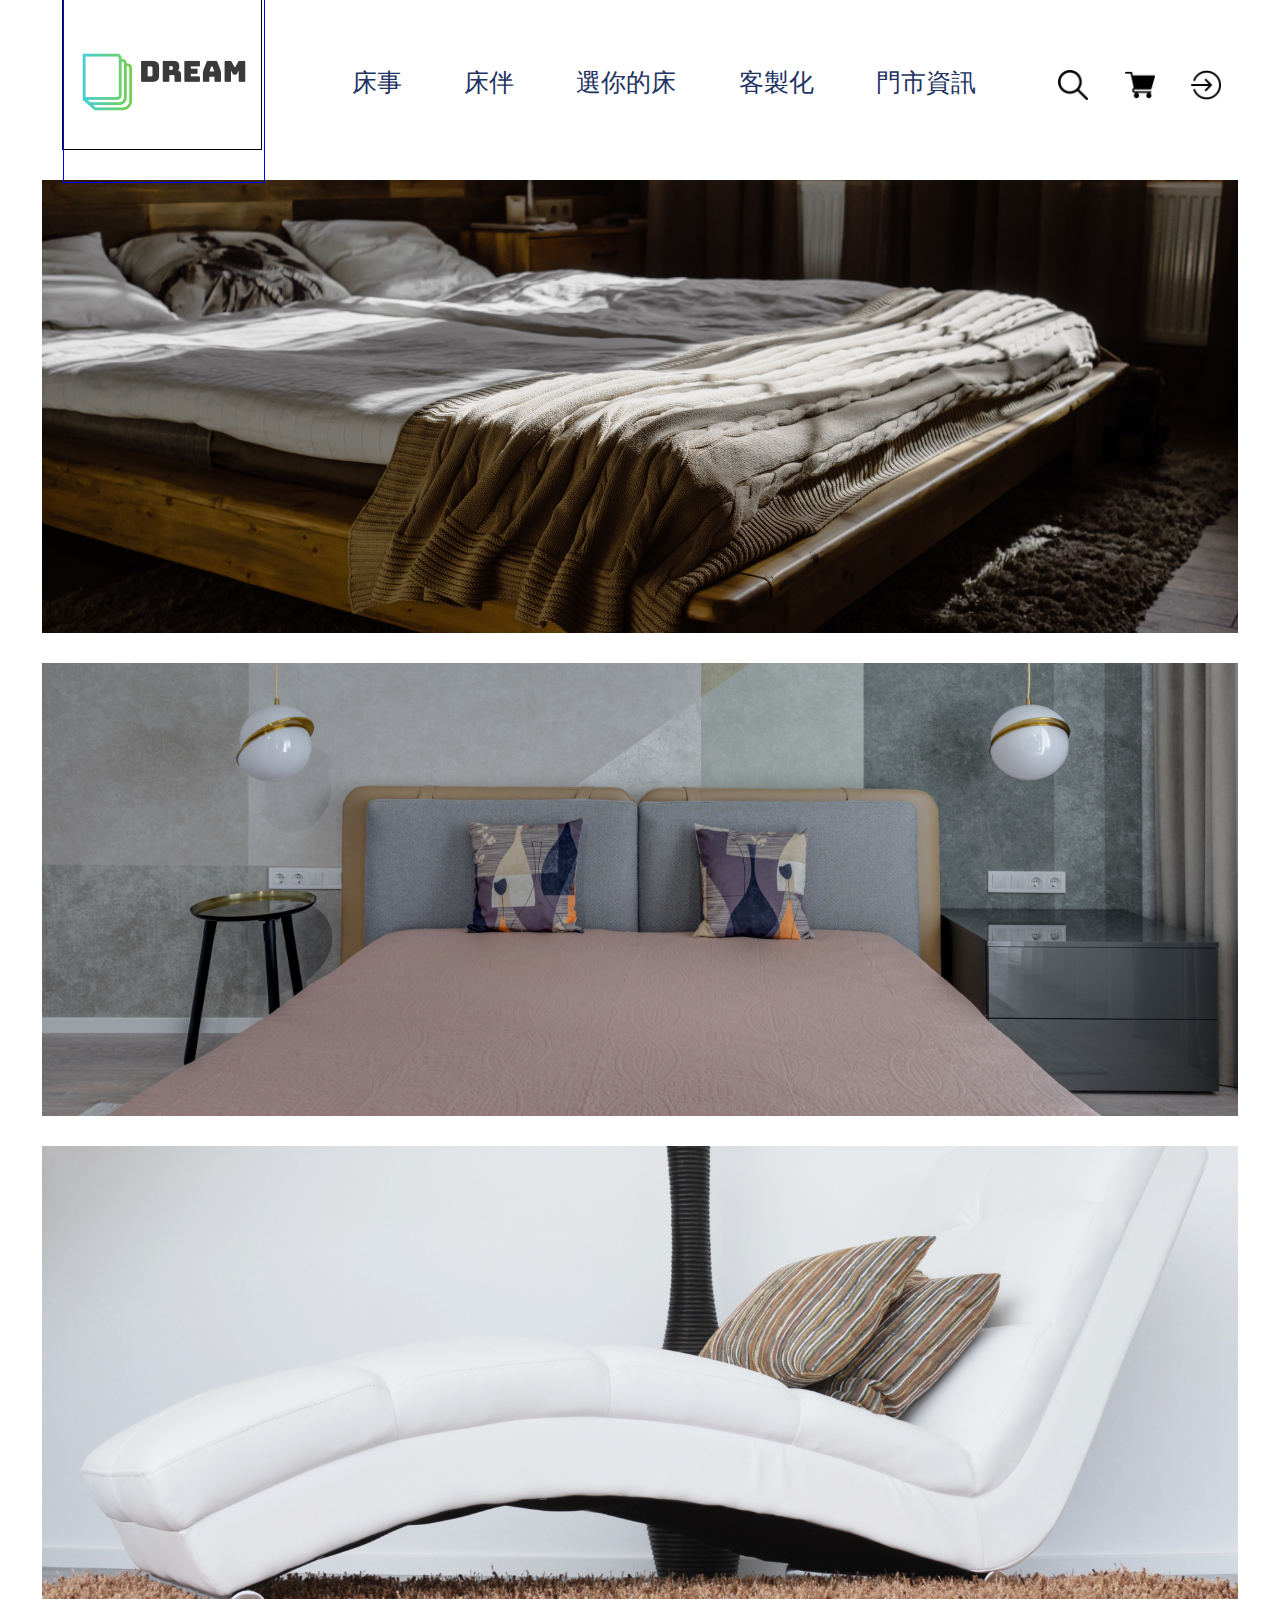
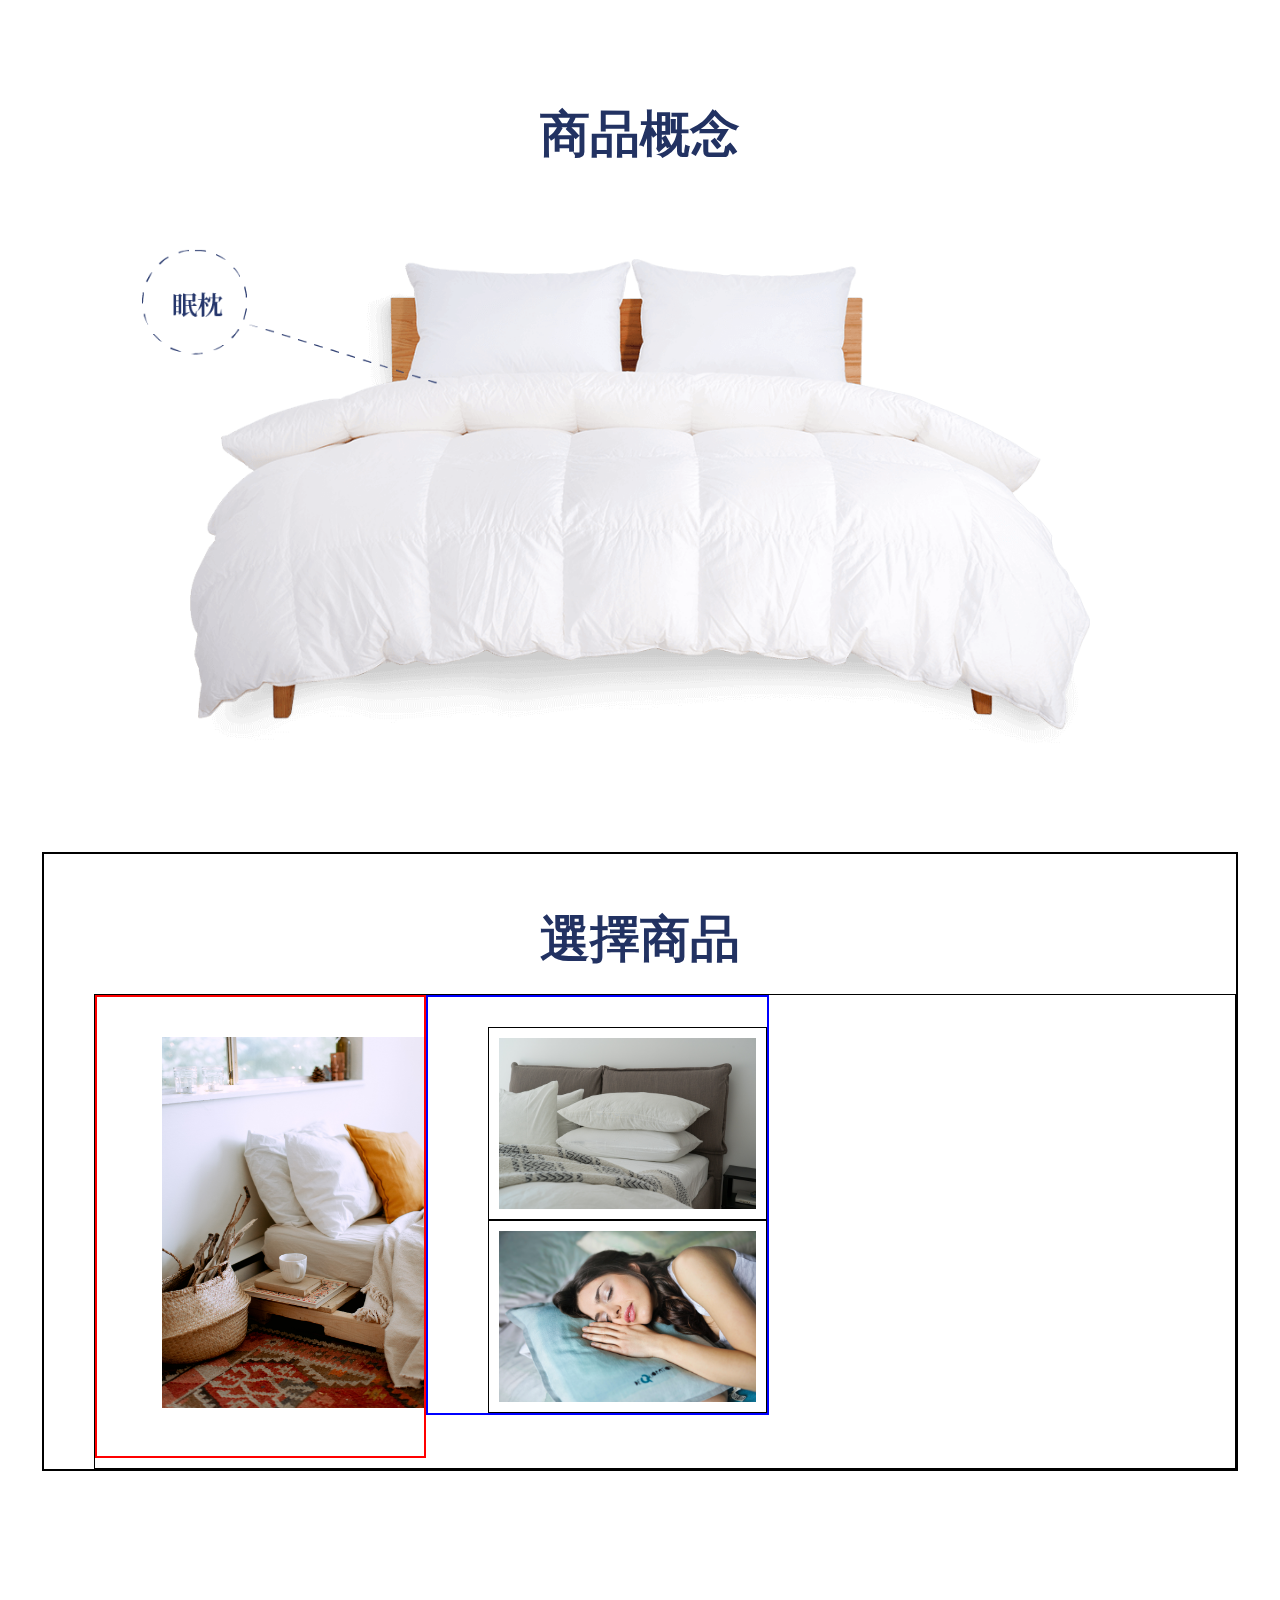
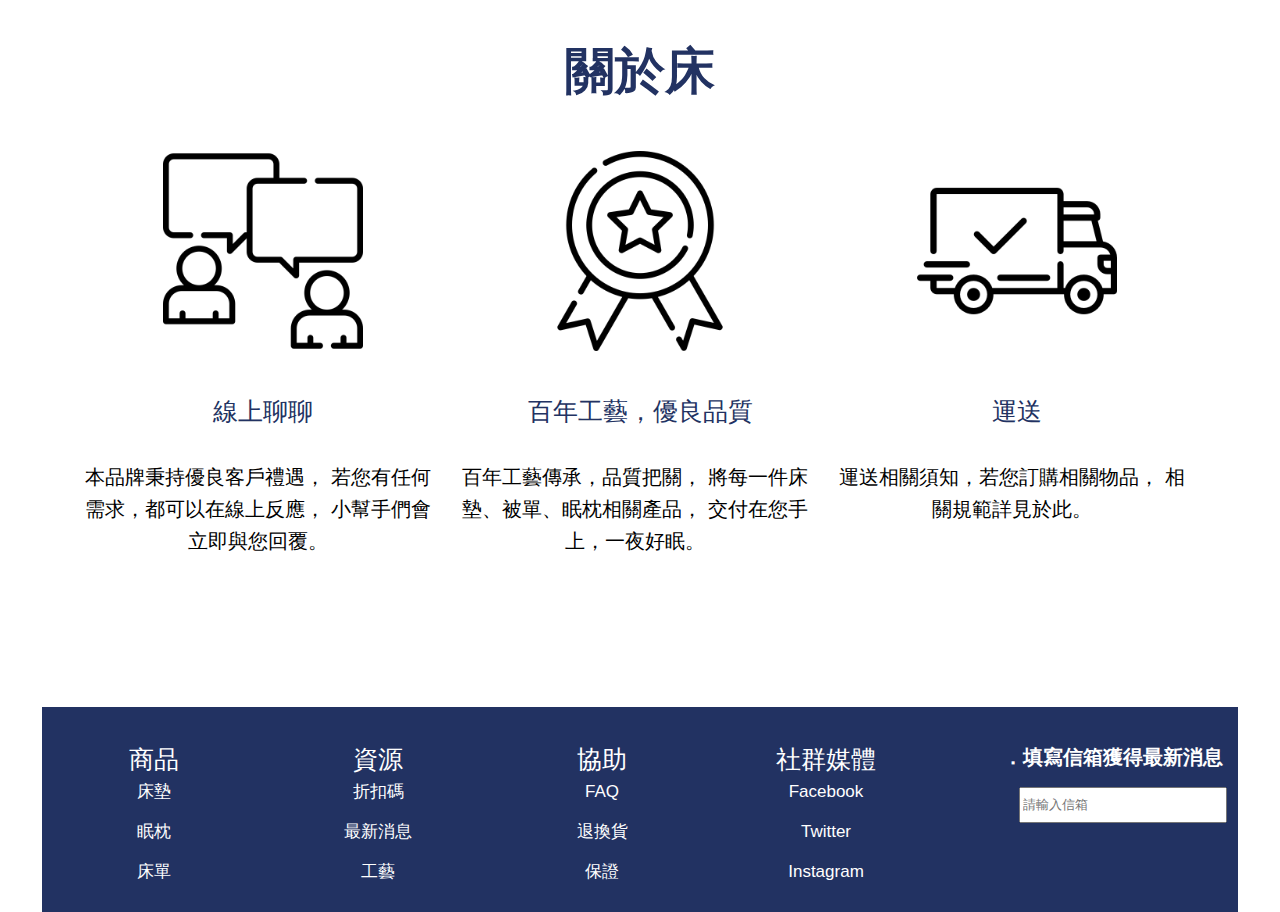
==== commit a4fcf852: "change17" ====
--- a/index.html
+++ b/index.html
@@ -6,6 +6,7 @@
     <meta name="viewport" content="width=device-width, initial-scale=1.0">
     <title>Document</title>
     <link rel="stylesheet" href="reset.css">
+    <link rel="stylesheet" href="https://use.typekit.net/tte4pdo.css">
     <link href="https://fonts.googleapis.com/css2?family=Noto+Serif+TC&display=swap" rel="stylesheet">
     <link rel="stylesheet" href="index.css">
     <link rel="stylesheet" href="https://unpkg.com/swiper/swiper-bundle.css" />
@@ -33,7 +34,6 @@
             
                  <ul id="menu" style = "display:none">
                     <li><a href="aboutus.html">床事</a><hr></li>
-                    
                     <li><a href="product.html">床伴</a><hr></li>
                     <li><a href="choosebed1.html">選你的床</a><hr></li>
                     <li><a href="survey.html">客製化</a><hr></li>
@@ -45,7 +45,7 @@
 
             <!-- logo -->
             <div class="logo">
-            <a href="index.html"><img src="./bedpic/logo.png" alt=""></a>
+            <a href="index.html"><img src="./bedicon/bednew.png" alt=""></a>
             </div>
 
 
@@ -114,7 +114,12 @@
             <div class="wholebox">
                 <div class="leftbox">
                     <ul>
-                    <li><img src="./bedpic/bed2.jpg" alt=""></li>
+                    <li><img src="./bedpic/bed2.jpg" alt="">
+                        <!-- <div class="content-details fadeIn-top">
+                            <h3>This is a title</h3>
+                            <p>This is a short description</p>
+                          </div> -->
+                    </li>
                     <li><img src="./bedpic/bed3.jpg" alt=""></li>
                     </ul>
                 </div>
--- a/index.css
+++ b/index.css
@@ -2,8 +2,10 @@
 
 body{
     background-color: rgb(255, 255, 255);
-    font-family: 'Noto Serif TC', serif;
-    font-size: 25px;
+    /* font-family: 'Noto Serif TC',,  serif; */
+    /* font-family: 'PingFangTC-Regular', sans-serif; */
+    font-family: calibri, sans-serif;   
+     font-size: 25px;
 }
 
 .wrap{
@@ -47,12 +49,13 @@
         
 }
 #hamburger{
-
+  /* width:60px; */
   display:none; 
   border:none;
 }
 .hamburger--emphatic{
   display:none;
+  /* width: 60px; */
 }
 @media (max-width:800px){
   #hamburger{
@@ -92,10 +95,12 @@
   /* margin:10px; */
   /* padding: .1px;  */
   /* height: .5px; */
+  /* border: 10px solid black; */
   background-color:white;
   color: white;
 
 }
+
 @media (min-width:800px){
   .hamburger span{
     display:none;
@@ -105,7 +110,7 @@
 
 @media (max-width:575px){
   .hamburger hamburger--emphatic{
-    width:80px;
+    width:100px;
     /* height:70px; */
     background-color: #526599;
     /* margin-top: 20px; */
@@ -115,32 +120,38 @@
 }
 @media screen and (min-width: 576px) and (max-width: 800px){
   .hamburger hamburger--emphatic{
-    width:80px;
+    width:120px;
     /* height:70px; */
     background-color: #526599;
     /* margin-top: 35px; */
     border:none;
     display:inline-block;
+    cursor: pointer;
 }
   }
 
 .logo{
   width:100%;
-  max-width:100px;
-  /* border: 1px solid black; */
+  max-width: 200px;
+  border: 1px solid black;
   box-sizing: border-box;
+  margin-left:20px;
+  margin-top: -20px;
+
+  
 }
 .logo img{
 
-    width: 100%;
-    max-width:120px;
+    width:200px; 
+    /* max-width:200px;  */
     display: block;
-    margin-left: 20px;
-    margin-top: 10px;
+    /* margin-left:20px; */
+    border: 1px solid blue;
+
     /* box-sizing: border-box; */
 
 }
-@media screen and (max-width: 575px){
+/* @media screen and (max-width: 575px){
   .logo img{
     width: 50px;
     padding:20px;
@@ -172,7 +183,7 @@
   .logo img{
     width:120px;
   }
-}
+} */
 
 
 .choice{
@@ -180,7 +191,7 @@
     width: calc(100% - 90px);
     margin-left: 90px;
     display: flex;
-    border:2px solid yellow;
+    /* border:2px solid yellow; */
 }
 
 .choice ul{
@@ -188,7 +199,7 @@
     display: flex;
     flex-direction: row;
     margin-top: 70px;
-    border:2px solid red;
+    /* border:2px solid red; */
 
 }
 
@@ -590,6 +601,7 @@
     max-width: 1195px;
     width: calc(100% - 50px);
     display: flex;
+    /* flex-grow: 1; */
     flex-wrap: wrap;
     margin-left: 50px;
     padding-bottom: 10px;
@@ -599,7 +611,15 @@
     
 
 }
-
+.leftbox{
+  /* width: 100%; */
+  position: relative;
+  border:2px solid red;
+  position: relative;
+  overflow: hidden;
+
+
+}
 .leftbox ul{
     max-width: 1200px;
     width: calc(100% - 30px);
@@ -657,57 +677,141 @@
     justify-content: center;
     align-items:center;
     flex-grow: 1;
-
-}
+    /* background: rgba(0,0,0,0.7);
+  position: absolute;
+   height: 99%;
+  width: 100%; 
+  left: 0;
+  top: 0;
+  bottom: 0;
+  right: 0;
+  opacity: 0; 
+  -webkit-transition: all 0.4s ease-in-out 0s;
+  -moz-transition: all 0.4s ease-in-out 0s;
+  transition: all 0.4s ease-in-out 0s;
+  border: yellow 2px solid; */
+
+
+}
+ /* .leftbox:hover li{
+  opacity: 1;
+} 
+
+.content-details {
+  position: absolute;
+  text-align: center;
+  padding-left: 1em;
+  padding-right: 1em;
+  width: 100%;
+  top: 50%;
+  left: 50%;
+  opacity: 0;
+  -webkit-transform: translate(-50%, -50%);
+  -moz-transform: translate(-50%, -50%);
+  transform: translate(-50%, -50%);
+  -webkit-transition: all 0.3s ease-in-out 0s;
+  -moz-transition: all 0.3s ease-in-out 0s;
+  transition: all 0.3s ease-in-out 0s;
+}
+
+.content:hover .content-details{
+  top: 50%;
+  left: 50%;
+  opacity: 1;
+}
+
+.content-details h3{
+  color: #fff;
+  font-weight: 500;
+  letter-spacing: 0.15em;
+  margin-bottom: 0.5em;
+  text-transform: uppercase;
+}
+
+.content-details p{
+  color: #fff;
+  font-size: 0.8em;
+}  */
 
 .leftbox img{
-height: 371px;
+max-height: 371px;
 max-width: 300px;
 width: 100%;
-}
+  
+
+}
+
+
 
 /* rightbox */
-
+/* .rightbox{
+  max-width:300px;
+  border:2px solid green;
+  width: calc(100% - 30px);
+  display: flex;
+  flex-direction:column;
+  margin-top: 30px;
+  margin-left: 50px;
+  border:2px solid blue;
+  box-sizing: border-box;
+} */
 .rightbox ul{
     /* padding-left: 30px; */
-    width: calc(100% - 5px);
+    max-width:500px;
+    width: calc(100%-60px);
     display: flex;
     flex-direction:column;
-    margin-top: 30px;
-    margin-left: 60px;
-    /* border:2px solid red; */
+    padding-top: 30px;
+    padding-left: 60px;
+    border:2px solid blue;
     box-sizing: border-box;
-    
-}
-@media screen and (max-width: 575px){
+    margin: 0 auto;
+    
+}
+@media screen and (max-width: 400px){
   .rightbox ul{
-    flex-direction:column;
-    margin-left: 20px;
-
-
-  }
-}
-@media screen and (min-width: 576px) and (max-width: 767px){
+    padding-left: 0;
+  }
+}
+
+@media screen and (min-width: 681px) and (max-width: 1023px){
   .rightbox ul{
-    flex-direction:column;
-  }
-  }
-@media screen and (min-width: 768px) and (max-width: 991px){
+    flex-direction: row;
+    margin: 0 auto;
+    max-width:1200px;
+  }
+  }
+@media screen and (min-width: 1024px) and (max-width: 1055px){
   .rightbox ul{
-    flex-direction:row;
-  }
-  }
-  @media screen and (min-width: 991px) and (max-width: 1199px){
-    .rightbox ul{
-      flex-direction:row;
-    }
-    }
+    /* flex-direction: column; */
+    padding-left: 0;
+    /* width: calc(100%-150px); */
+    max-width:700px;
+
+  }
+  }
+
+@media screen and (min-width: 1056px) and (max-width: 1089px){
+  .rightbox ul{
+    /* flex-direction: column; */
+    /* width: calc(100%-30px); */
+    padding-left: 30px;
+    /* padding-bottom: 20px; */
+  }
+  }
+@media screen and (min-width: 1200px){
+  .rightbox ul{
+    /* margin:0 auto; */
+
+  }
+}
 
 .rightbox li{
     align-self:left;
     padding: 10px;
-
-}
+    border:1px solid black;
+}
+
 
 .rightbox img{
     max-width:100%;
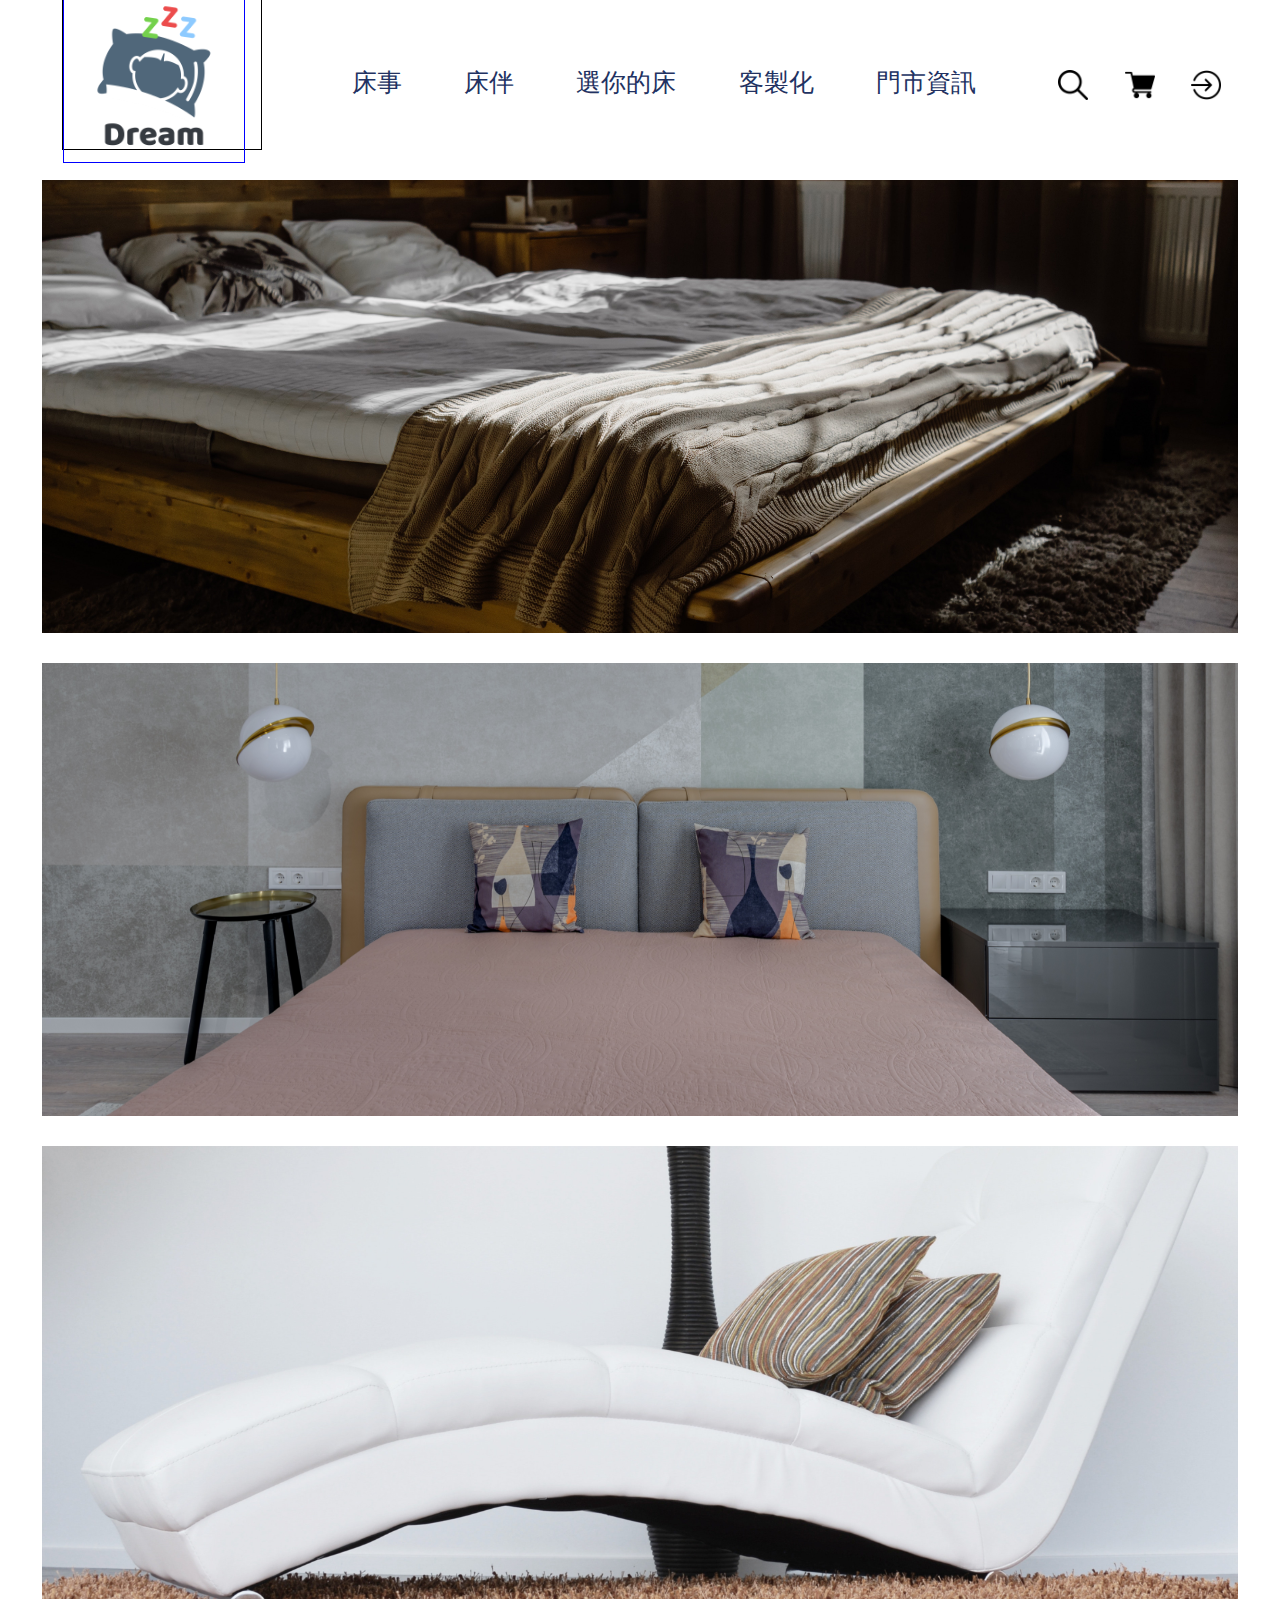
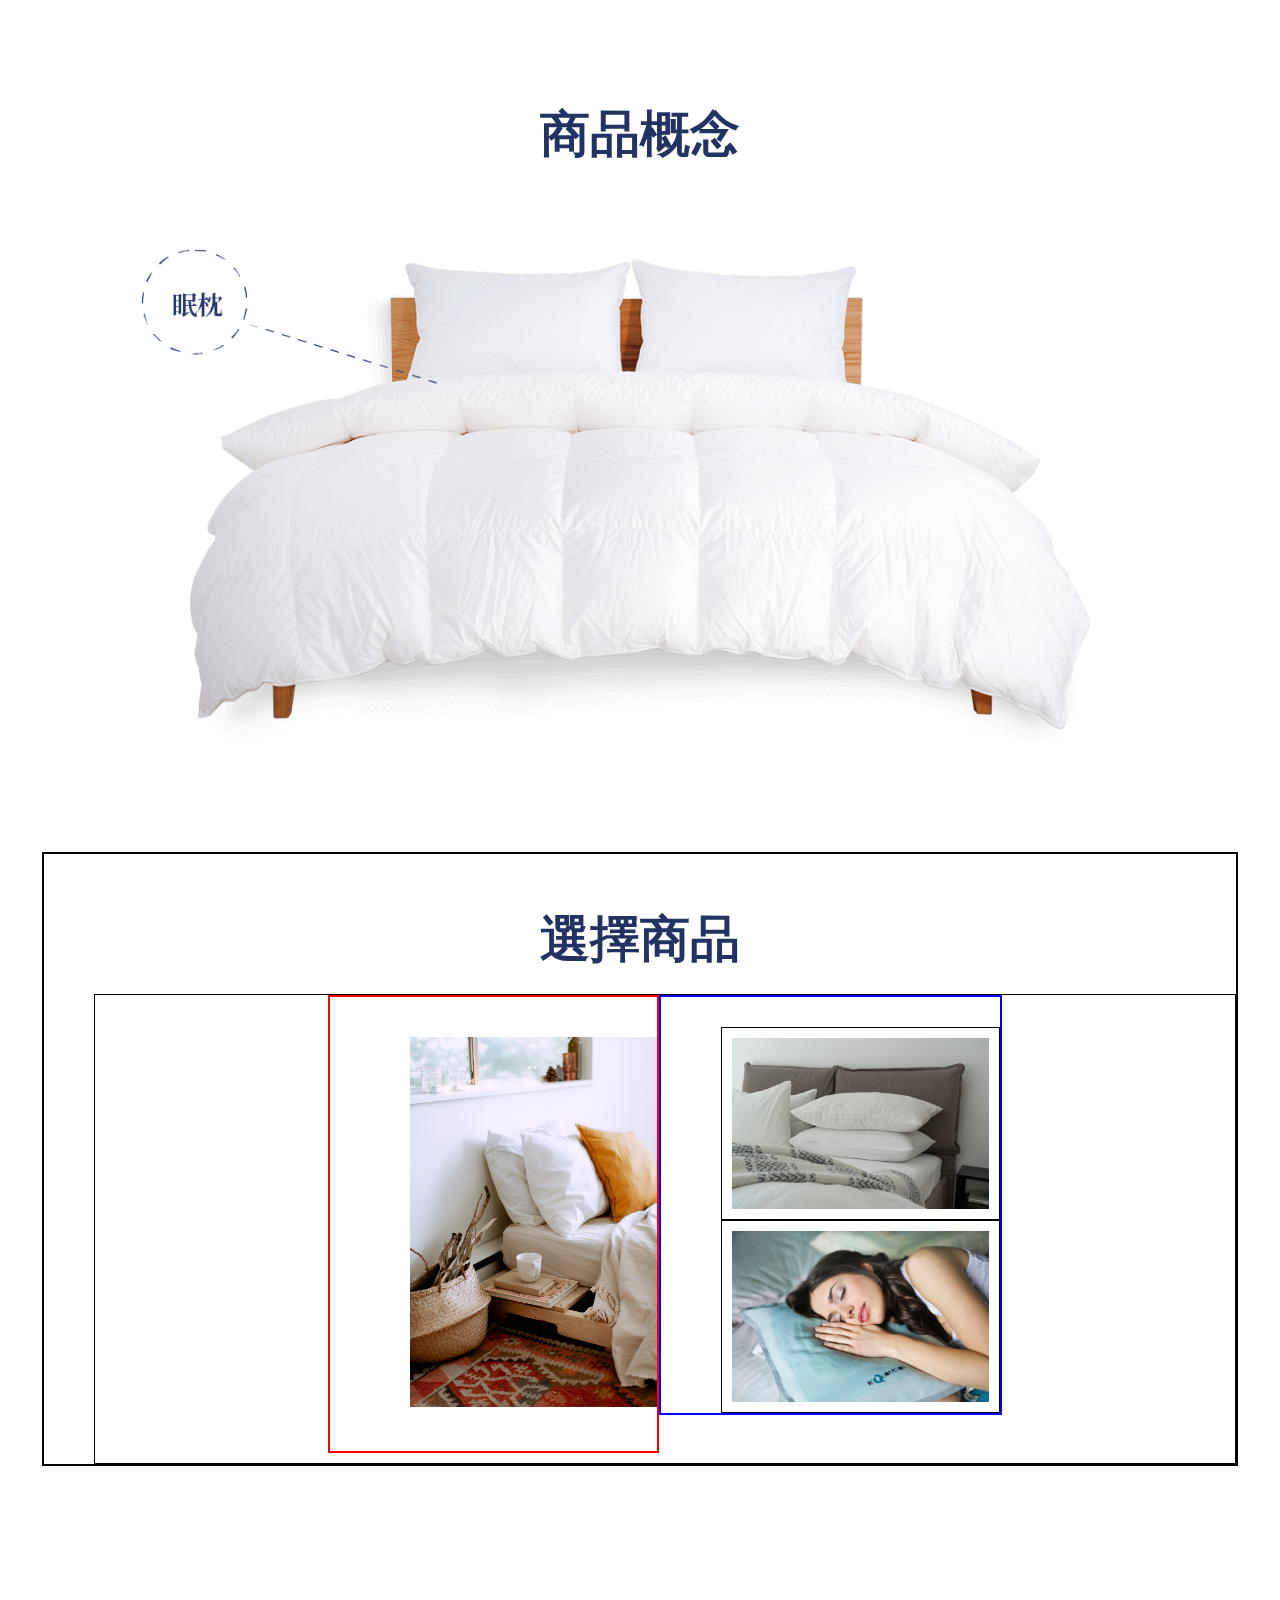
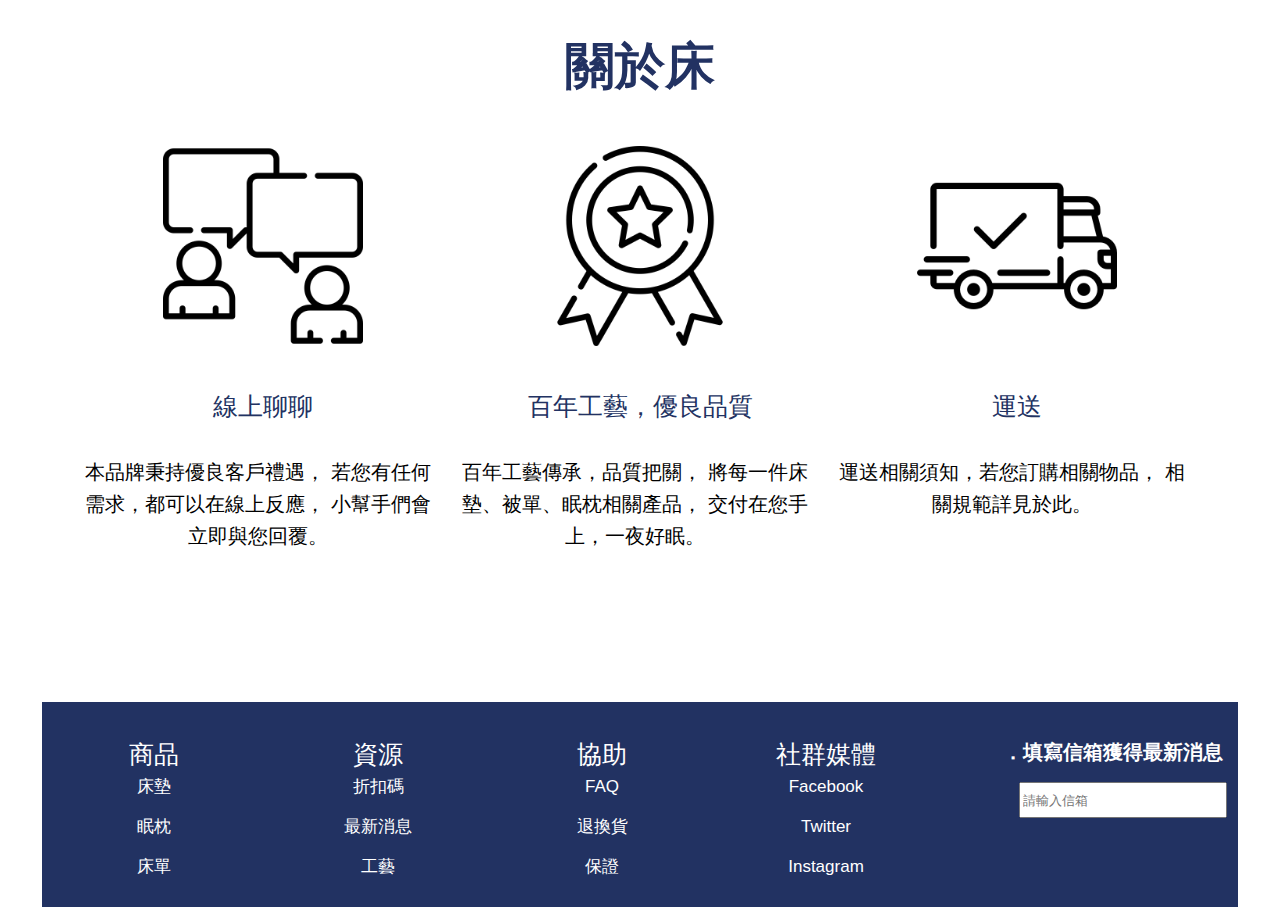
==== commit fe12f91b: "change18" ====
--- a/index.html
+++ b/index.html
@@ -45,7 +45,7 @@
 
             <!-- logo -->
             <div class="logo">
-            <a href="index.html"><img src="./bedicon/bednew.png" alt=""></a>
+            <a href="index.html"><img src="./bedicon/bednew2.png" alt=""></a>
             </div>
 
 
@@ -114,13 +114,26 @@
             <div class="wholebox">
                 <div class="leftbox">
                     <ul>
-                    <li><img src="./bedpic/bed2.jpg" alt="">
-                        <!-- <div class="content-details fadeIn-top">
-                            <h3>This is a title</h3>
-                            <p>This is a short description</p>
-                          </div> -->
+                        
+                    <li class="left1"><img src="./bedpic/bed2.jpg" alt="">
+                        <div class="content-details fadeIn-top">
+                            <h3>Mattreness</h3>
+                            
+                            <button class="shop" >
+                                <a href="product.html"></a>
+                                Shop
+                            </button>
+                          </div>
                     </li>
-                    <li><img src="./bedpic/bed3.jpg" alt=""></li>
+                    <li class="left2"><img src="./bedpic/bed3.jpg" alt="">
+                        <div class="content-details fadeIn-top">
+                            <h3>Sheet</h3>
+                            <button class="shop" >
+                                <a href="product.html"></a>
+                                Shop
+                            </button>
+                          </div>
+                    </li>
                     </ul>
                 </div>
             
--- a/index.css
+++ b/index.css
@@ -92,12 +92,10 @@
   width:20px;
   margin:0 auto;
   text-align: center;
-  /* margin:10px; */
-  /* padding: .1px;  */
-  /* height: .5px; */
-  /* border: 10px solid black; */
   background-color:white;
   color: white;
+  z-index: 5;
+  /* border:2px solid black; */
 
 }
 
@@ -109,24 +107,26 @@
 }
 
 @media (max-width:575px){
-  .hamburger hamburger--emphatic{
+  .hamburger .hamburger--emphatic{
     width:100px;
     /* height:70px; */
     background-color: #526599;
     /* margin-top: 20px; */
     border:none;
-    display:inline-block;
+    display:block;
+    /* display:inline-block; */
 }
 }
 @media screen and (min-width: 576px) and (max-width: 800px){
-  .hamburger hamburger--emphatic{
+  .hamburger .hamburger--emphatic{
     width:120px;
     /* height:70px; */
     background-color: #526599;
     /* margin-top: 35px; */
     border:none;
-    display:inline-block;
-    cursor: pointer;
+    display:block;
+    /* display:inline-block; */
+    /* cursor: pointer; */
 }
   }
 
@@ -142,7 +142,7 @@
 }
 .logo img{
 
-    width:200px; 
+    width:180px; 
     /* max-width:200px;  */
     display: block;
     /* margin-left:20px; */
@@ -391,36 +391,7 @@
     position: relative;
     /* border:1px solid black; */
 }
- /* @media screen and (max-width: 575px){
-    .main{
-      width:100px;
-      height:100px;
-    }
-  }
-  
-  @media screen and (min-width: 576px) and (max-width: 767px){
-    .main{
-      width:650px;
-    }
-    }
-  
-  @media screen and (min-width: 768px) and (max-width: 991px){
-    .main{
-      width:900px;
-    }
-    }
-  
-  @media screen and (min-width: 991px) and (max-width: 1199px){
-    .main{
-      width:1000px;
-    }
-    }
-  @media screen and (min-width: 1200px){
-    .main{
-      width:1196px;
-    }
-  } 
- */
+ 
 
 .main h3{
     padding-top: 60px;
@@ -601,6 +572,7 @@
     max-width: 1195px;
     width: calc(100% - 50px);
     display: flex;
+    justify-content: center;
     /* flex-grow: 1; */
     flex-wrap: wrap;
     margin-left: 50px;
@@ -613,23 +585,21 @@
 }
 .leftbox{
   /* width: 100%; */
-  position: relative;
   border:2px solid red;
-  position: relative;
+  /* display: flex; */
   overflow: hidden;
 
 
 }
 .leftbox ul{
     max-width: 1200px;
-    width: calc(100% - 30px);
+    width: calc(100% - 40px);
     margin: 40px;
-    /* padding-left: 70px; */
+    justify-content: center; 
     box-sizing: border-box;
     display: flex;
-    /* border:1px solid black; */
-}
-@media screen and (max-width: 575px){
+}
+ @media screen and (max-width: 575px){
   .leftbox ul{
     flex-direction: column;
     line-height:5;
@@ -644,13 +614,11 @@
     flex-direction: column;
     line-height:5;
     margin:30px auto;
-    padding-left: 150px;
-    /* margin: 30px; */
-  }
-  }
-@media screen and (min-width: 759px) and (max-width: 991px){
+    
+  }
+  }
+/* @media screen and (min-width: 759px) and (max-width: 991px){
   .leftbox ul{
-    /* flex-direction: column; */
     line-height:5;
     margin:0 auto;
     margin: 40px;
@@ -659,24 +627,23 @@
 
 @media screen and (min-width: 991px) and (max-width: 1199px){
   .leftbox ul{
-    /* flex-direction: column; */
     line-height:5;
     margin:0 auto;
     margin: 40px;
-    /* padding-bottom: 20px; */
   }
   }
 @media screen and (min-width: 1200px){
   .leftbox ul{
     font-size:50px;
-    /* margin:0 auto; */
-
-  }
-}
-.leftbox li{
+
+  }
+} */ 
+.leftbox .left1{
     justify-content: center;
     align-items:center;
     flex-grow: 1;
+    position: relative;
+
     /* background: rgba(0,0,0,0.7);
   position: absolute;
    height: 99%;
@@ -693,11 +660,17 @@
 
 
 }
- /* .leftbox:hover li{
+.leftbox .left1:hover{
+  opacity:.5;
+}
+.leftbox .left1:hover .content-details{
   opacity: 1;
+  color:#223262;
 } 
 
 .content-details {
+  color:#223262;
+
   position: absolute;
   text-align: center;
   padding-left: 1em;
@@ -731,7 +704,16 @@
 .content-details p{
   color: #fff;
   font-size: 0.8em;
-}  */
+}  
+.leftbox:hover{
+  opacity:.5;
+}
+.leftbox:hover .content-details{
+  opacity: 1;
+  color:#223262;
+} 
+
+
 
 .leftbox img{
 max-height: 371px;
@@ -756,7 +738,6 @@
   box-sizing: border-box;
 } */
 .rightbox ul{
-    /* padding-left: 30px; */
     max-width:500px;
     width: calc(100%-60px);
     display: flex;
@@ -773,19 +754,26 @@
     padding-left: 0;
   }
 }
+@media screen and (min-width: 401px) and (max-width: 680px){
+  .rightbox ul{
+    padding-left: 0;
+    flex-direction: row;
+    flex-wrap: wrap;
+    justify-content: center;
+  }
+  }
 
 @media screen and (min-width: 681px) and (max-width: 1023px){
   .rightbox ul{
     flex-direction: row;
-    margin: 0 auto;
+    /* margin: 0 auto; */
     max-width:1200px;
+    padding-left: 0;
   }
   }
 @media screen and (min-width: 1024px) and (max-width: 1055px){
   .rightbox ul{
-    /* flex-direction: column; */
     padding-left: 0;
-    /* width: calc(100%-150px); */
     max-width:700px;
 
   }
@@ -793,18 +781,11 @@
 
 @media screen and (min-width: 1056px) and (max-width: 1089px){
   .rightbox ul{
-    /* flex-direction: column; */
-    /* width: calc(100%-30px); */
+    
     padding-left: 30px;
-    /* padding-bottom: 20px; */
-  }
-  }
-@media screen and (min-width: 1200px){
-  .rightbox ul{
-    /* margin:0 auto; */
-
-  }
-}
+  }
+  }
+
 
 .rightbox li{
     align-self:left;
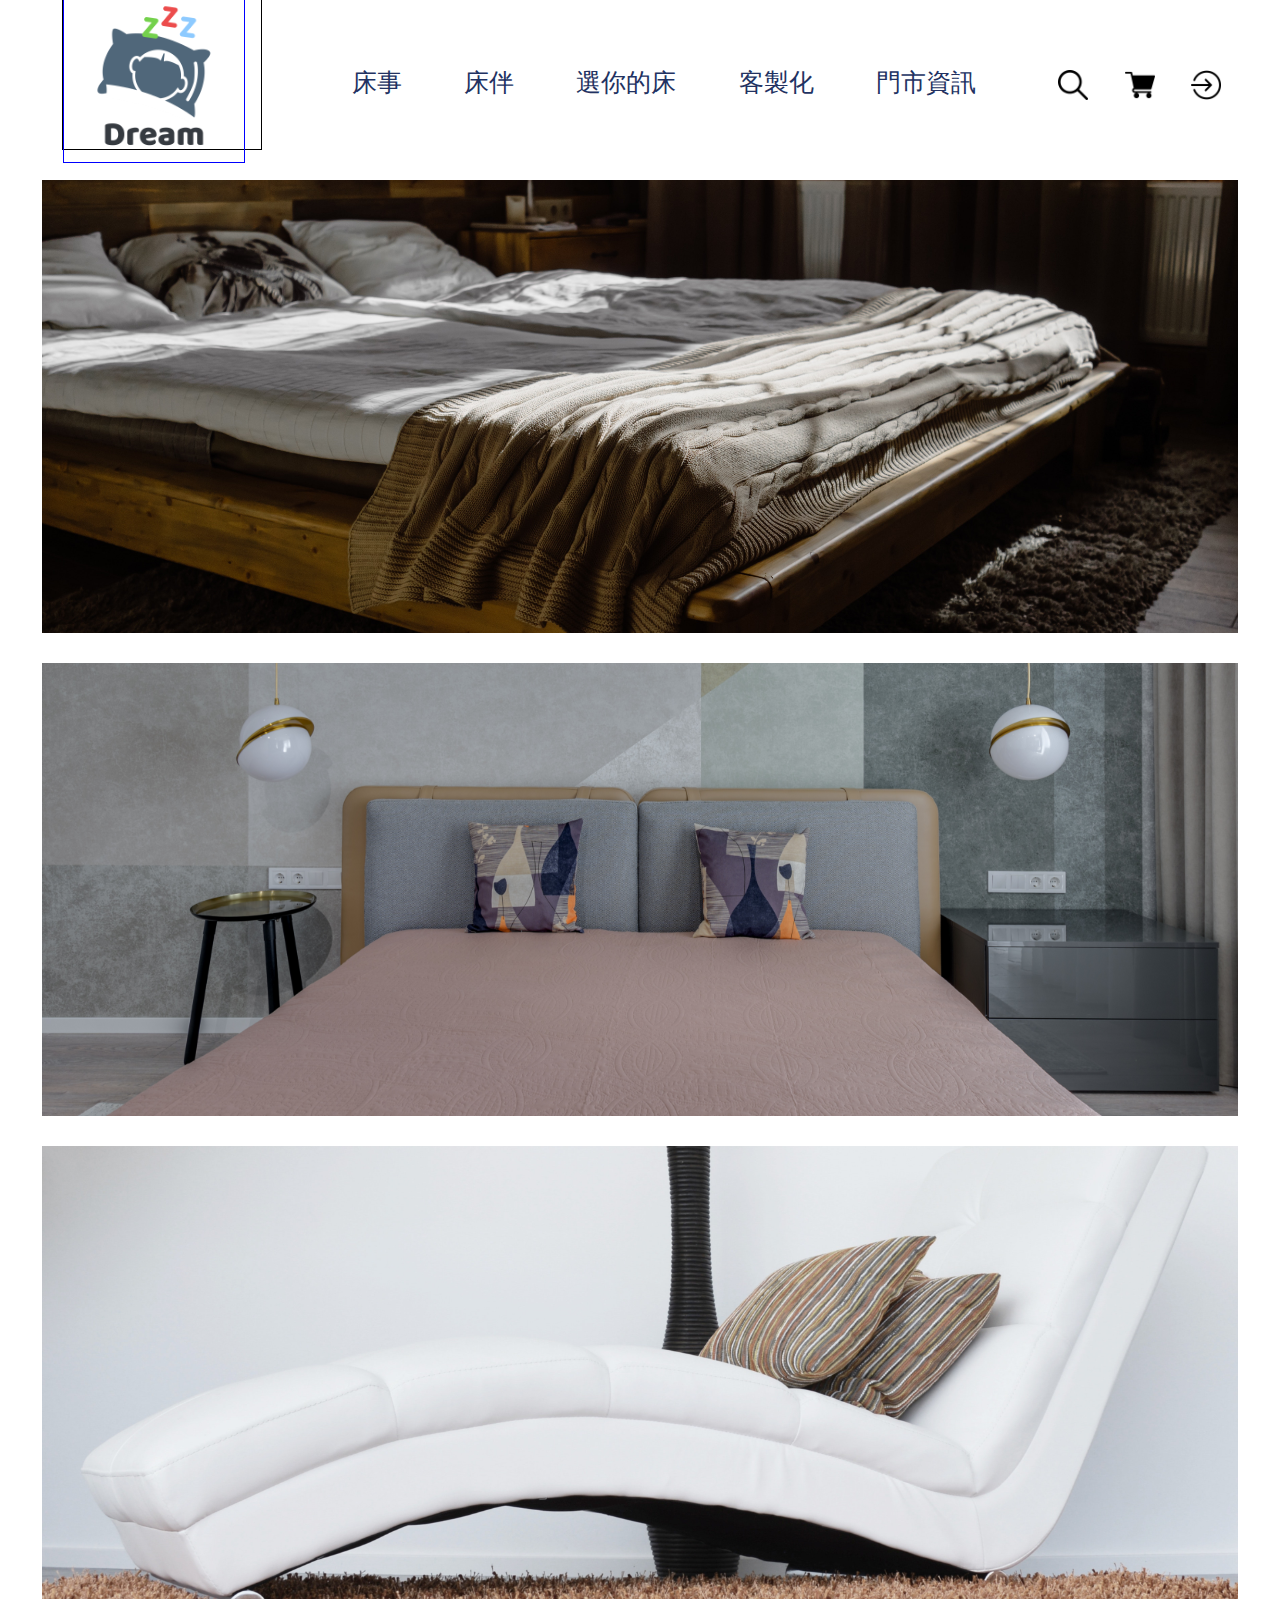
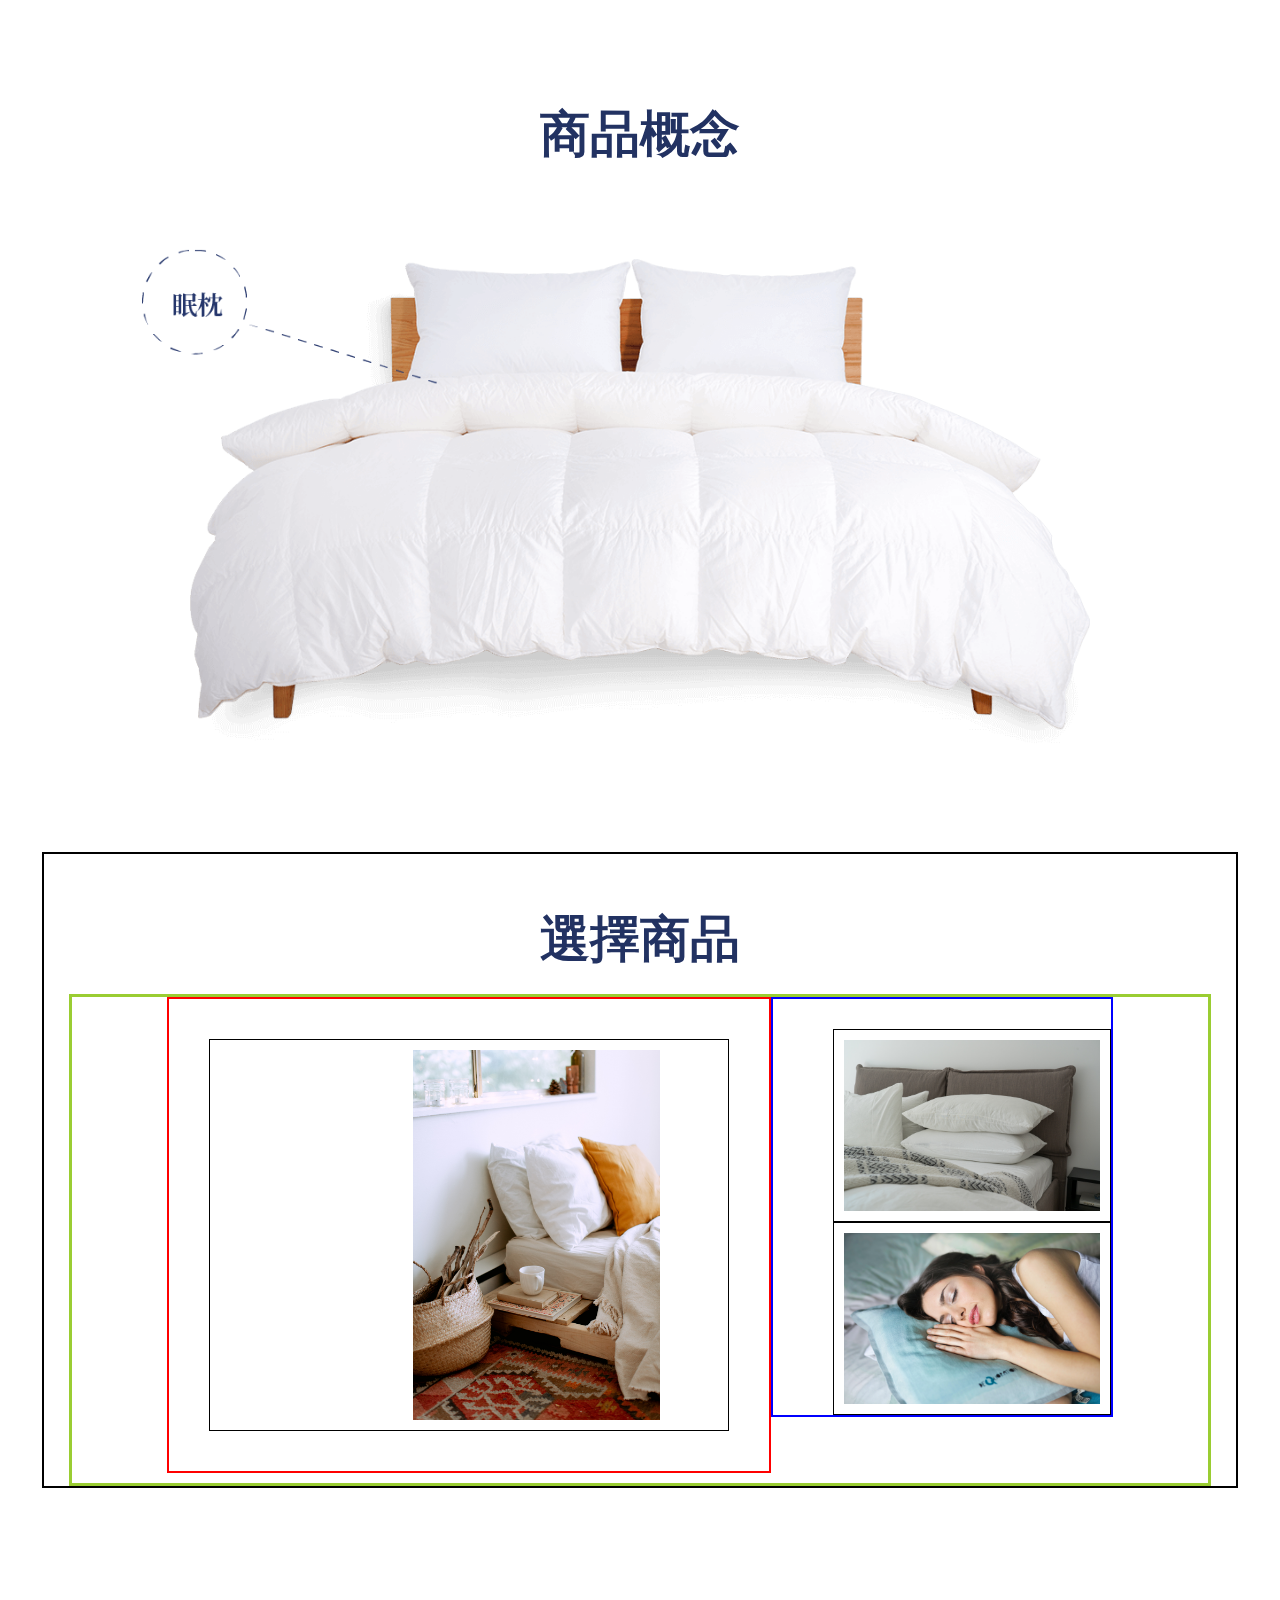
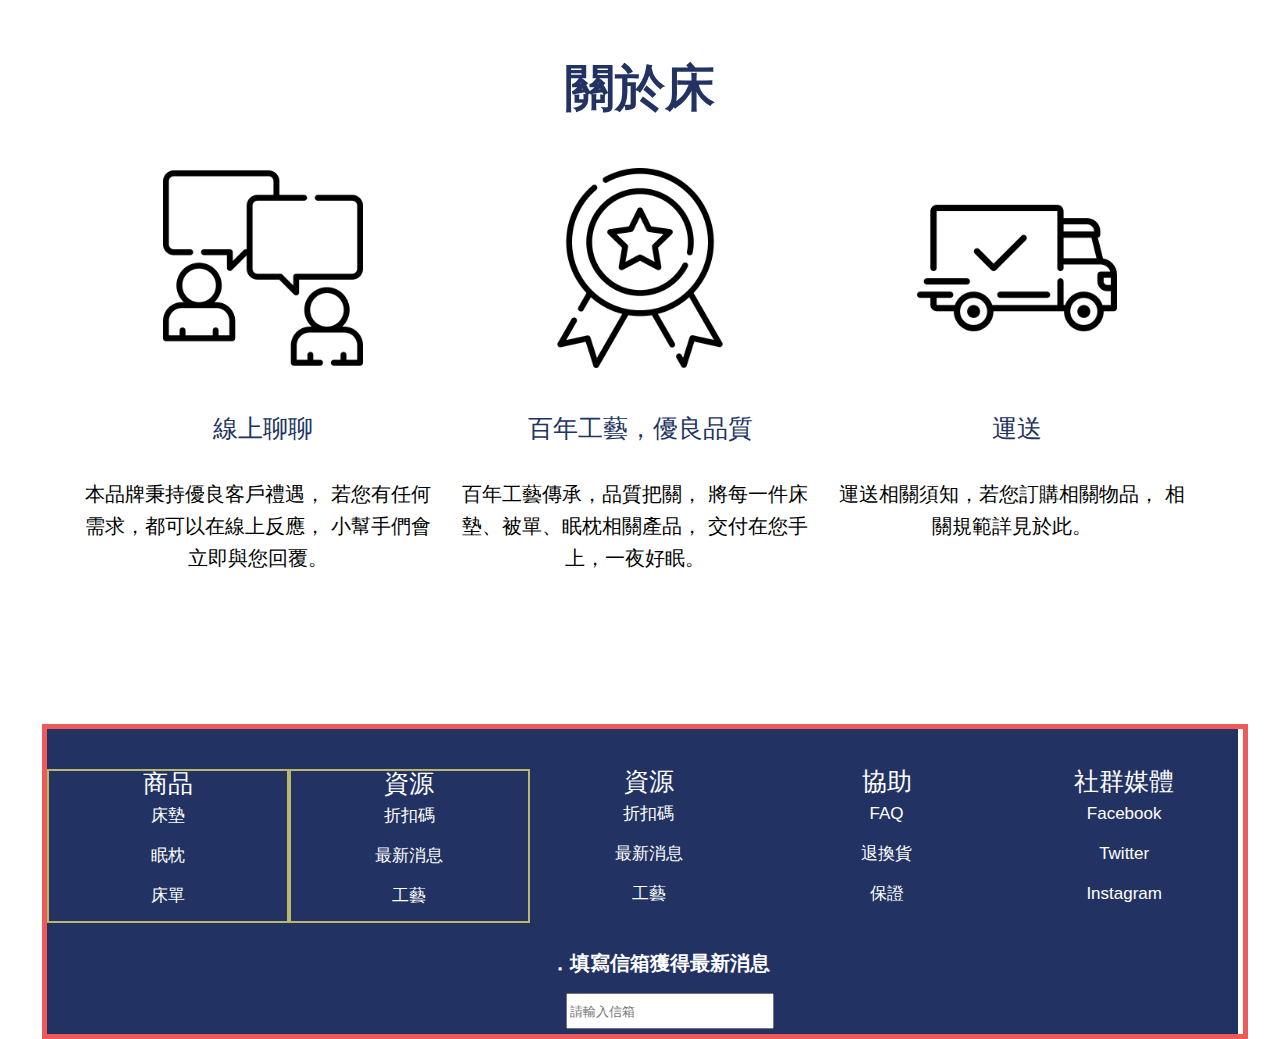
==== commit 73b22fa1: "change20" ====
--- a/index.html
+++ b/index.html
@@ -115,7 +115,7 @@
                 <div class="leftbox">
                     <ul>
                         
-                    <li class="left1"><img src="./bedpic/bed2.jpg" alt="">
+                    <li ><img src="./bedpic/bed2.jpg" alt="">
                         <div class="content-details fadeIn-top">
                             <h3>Mattreness</h3>
                             
@@ -125,7 +125,8 @@
                             </button>
                           </div>
                     </li>
-                    <li class="left2"><img src="./bedpic/bed3.jpg" alt="">
+
+                    <li ><img src="./bedpic/bed3.jpg" alt="">
                         <div class="content-details fadeIn-top">
                             <h3>Sheet</h3>
                             <button class="shop" >
@@ -184,14 +185,27 @@
 
         <div class="footer">
             <div class="footer_bar">
-                <div class="sale">
-                <ul>
+                <div class="sale drop">
+                <ul>
+                    <div class="vv">
                     <h4>商品</h4>
-                    <li><a href="#">床墊</a></li>
-                    <li><a href="#">眠枕</a></li>
-                    <li><a href="#">床單</a></li>
-                </ul>
-
+                    </div>
+                    <li class="abc"><a href="#">床墊</a></li>
+                    <li class="abc"><a href="#">眠枕</a></li>
+                    <li class="abc"><a href="#">床單</a></li>
+                </ul>
+
+                </div>
+                <div class="sale drop2">
+                    <ul> 
+                        <div class="bb">
+                        <h4>資源</h4>
+                        </div>
+                        <li class="def"><a href="#">折扣碼</a></li>
+                        <li class="def"><a href="#">最新消息</a></li>
+                        <li class="def"><a href="#">工藝</a></li>
+                    </ul>
+    
                 </div>
 
                 <div class="resource">
@@ -260,5 +274,57 @@
            }
         });
       </script>
+      
+      <script>
+          var drop = document.querySelectorAll('.drop')
+
+          for (let index = 0; index < drop.length; index++) {
+              const element = drop[index];
+              const footer_bar = element.querySelector('.vv')
+              footer_bar.addEventListener('click',()=>{
+                    const lis = document.querySelectorAll('.abc')
+                    for (let sub_index = 0; sub_index < lis.length; sub_index++) {
+                        const li = lis[sub_index];
+                        li.classList.toggle("-on")
+                    }
+                    // footer_bar.closest(".sale").querySelector(".abc").classList.toggle("-on");
+              });
+              
+          }
+
+          var drop = document.querySelectorAll('.drop2')
+
+          for (let index = 0; index < drop.length; index++) {
+              const element = drop[index];
+              const footer_bar = element.querySelector('.bb')
+              footer_bar.addEventListener('click',()=>{
+                    const lis = document.querySelectorAll('.def')
+                    for (let sub_index = 0; sub_index < lis.length; sub_index++) {
+                        const li = lis[sub_index];
+                        li.classList.toggle("-on")
+                    }
+                    // footer_bar.closest(".sale").querySelector(".abc").classList.toggle("-on");
+              });
+              
+          }
+//           const lis = document.querySelectorAll('.abc')
+// console.log(lis)
+//           const li = document.querySelector('.abc')
+// console.log(li)
+
+
+
+        //   var footer_bar = document.getElementsByClassName("vv")[0];
+        //   footer_bar.addEventListener("click", function(){
+        //  footer_bar.closest(".sale").querySelector(".abc").classList.toggle("-on");
+
+
+            
+              
+        //   });
+          
+      </script>
+
+
 </body>
 </html>--- a/index.css
+++ b/index.css
@@ -4,7 +4,7 @@
     background-color: rgb(255, 255, 255);
     /* font-family: 'Noto Serif TC',,  serif; */
     /* font-family: 'PingFangTC-Regular', sans-serif; */
-    font-family: calibri, sans-serif;   
+      font-family:  sans-serif;   
      font-size: 25px;
 }
 
@@ -55,7 +55,8 @@
 }
 .hamburger--emphatic{
   display:none;
-  /* width: 60px; */
+  max-width: 100px;
+  width: 100%;
 }
 @media (max-width:800px){
   #hamburger{
@@ -577,20 +578,18 @@
     flex-wrap: wrap;
     margin-left: 50px;
     padding-bottom: 10px;
-    border:1px solid black;
+    border:3px solid yellowgreen;
     box-sizing: border-box;
-    
-    
-
-}
-.leftbox{
-  /* width: 100%; */
+    margin:0 auto;
+
+}
+ /* .leftbox{
+  width: 100%;
   border:2px solid red;
-  /* display: flex; */
+  display: flex;
   overflow: hidden;
-
-
-}
+}  */
+
 .leftbox ul{
     max-width: 1200px;
     width: calc(100% - 40px);
@@ -598,6 +597,7 @@
     justify-content: center; 
     box-sizing: border-box;
     display: flex;
+    border:1px solid black;
 }
  @media screen and (max-width: 575px){
   .leftbox ul{
@@ -617,110 +617,50 @@
     
   }
   }
-/* @media screen and (min-width: 759px) and (max-width: 991px){
-  .leftbox ul{
-    line-height:5;
-    margin:0 auto;
-    margin: 40px;
-  }
-  }
-
-@media screen and (min-width: 991px) and (max-width: 1199px){
-  .leftbox ul{
-    line-height:5;
-    margin:0 auto;
-    margin: 40px;
-  }
-  }
-@media screen and (min-width: 1200px){
-  .leftbox ul{
-    font-size:50px;
-
-  }
-} */ 
-.leftbox .left1{
+
+.leftbox {
+    max-width: 600px;
     justify-content: center;
     align-items:center;
     flex-grow: 1;
     position: relative;
-
-    /* background: rgba(0,0,0,0.7);
-  position: absolute;
-   height: 99%;
-  width: 100%; 
-  left: 0;
-  top: 0;
-  bottom: 0;
-  right: 0;
-  opacity: 0; 
-  -webkit-transition: all 0.4s ease-in-out 0s;
-  -moz-transition: all 0.4s ease-in-out 0s;
-  transition: all 0.4s ease-in-out 0s;
-  border: yellow 2px solid; */
-
-
-}
-.leftbox .left1:hover{
-  opacity:.5;
-}
-.leftbox .left1:hover .content-details{
+    width: 100%;
+    border:2px solid red;
+    display: flex;
+    overflow: hidden;
+    
+
+
+}
+
+.leftbox li{
+
+
+  position: relative;
+  padding:10px;
+  width:calc(100% -10px);
+  margin: 0 auto;
+
+}
+.leftbox li:hover{
+  opacity: 0.7; 
+}
+
+.content-details{
+  opacity: 0;
+  position:absolute;
+  top:0;
+  left:0;
+}
+.leftbox li:hover .content-details{
   opacity: 1;
-  color:#223262;
-} 
-
-.content-details {
-  color:#223262;
-
-  position: absolute;
-  text-align: center;
-  padding-left: 1em;
-  padding-right: 1em;
-  width: 100%;
-  top: 50%;
-  left: 50%;
-  opacity: 0;
-  -webkit-transform: translate(-50%, -50%);
-  -moz-transform: translate(-50%, -50%);
-  transform: translate(-50%, -50%);
-  -webkit-transition: all 0.3s ease-in-out 0s;
-  -moz-transition: all 0.3s ease-in-out 0s;
-  transition: all 0.3s ease-in-out 0s;
-}
-
-.content:hover .content-details{
-  top: 50%;
-  left: 50%;
-  opacity: 1;
-}
-
-.content-details h3{
-  color: #fff;
-  font-weight: 500;
-  letter-spacing: 0.15em;
-  margin-bottom: 0.5em;
-  text-transform: uppercase;
-}
-
-.content-details p{
-  color: #fff;
-  font-size: 0.8em;
-}  
-.leftbox:hover{
-  opacity:.5;
-}
-.leftbox:hover .content-details{
-  opacity: 1;
-  color:#223262;
-} 
-
-
+}
 
 .leftbox img{
 max-height: 371px;
 max-width: 300px;
 width: 100%;
-  
-
+display:block;
 }
 
 
@@ -936,15 +876,24 @@
     display: flex;
     text-align: center;
     padding-top: 40px;
-    /* border:5px solid black; */
+    border:5px solid rgb(238, 89, 89);
     flex-wrap: wrap;
 
+}
+
+@media screen and (max-width: 439px){
+  .footer_bar li{
+    display:none;
+    
+  }
 }
 .sale{
     flex-grow: 1;
     text-align: center;
     width:220px;
-    margin-bottom: 20px;
+    margin-bottom: 30px;
+    padding-bottom: 5px;
+    border:2px solid darkkhaki;
 }
 
 .sale ul{
@@ -969,6 +918,8 @@
     flex-grow: 1;  
     /* border:solid 1px black; */
     width:220px;
+    margin-bottom: 30px;
+    padding-bottom: 5px;
 
 }
 
@@ -993,6 +944,8 @@
     flex-grow: 1;
     /* border:solid 1px black; */
     width:220px;
+    margin-bottom: 30px;
+    padding-bottom: 5px;
 }
 
 .assist ul{
@@ -1015,6 +968,8 @@
 .socialmedia{
     flex-grow: 1;
     width:220px;
+    margin-bottom: 30px;
+    padding-bottom: 5px;
     /* border: 1px black solid; */
 }
 
@@ -1038,9 +993,11 @@
 
 .email{
     width: 250px;
-    padding-left:50px;
+    padding-left:30px;
     font-weight: bold;
-
+    margin-bottom: 30px;
+    padding-bottom: 5px;
+    margin:0 auto;
     /* border:  1px black solid; */
 }
 
@@ -1055,3 +1012,6 @@
     margin-left: 20px;
     
 }
+.-on{
+  display: block !important;
+}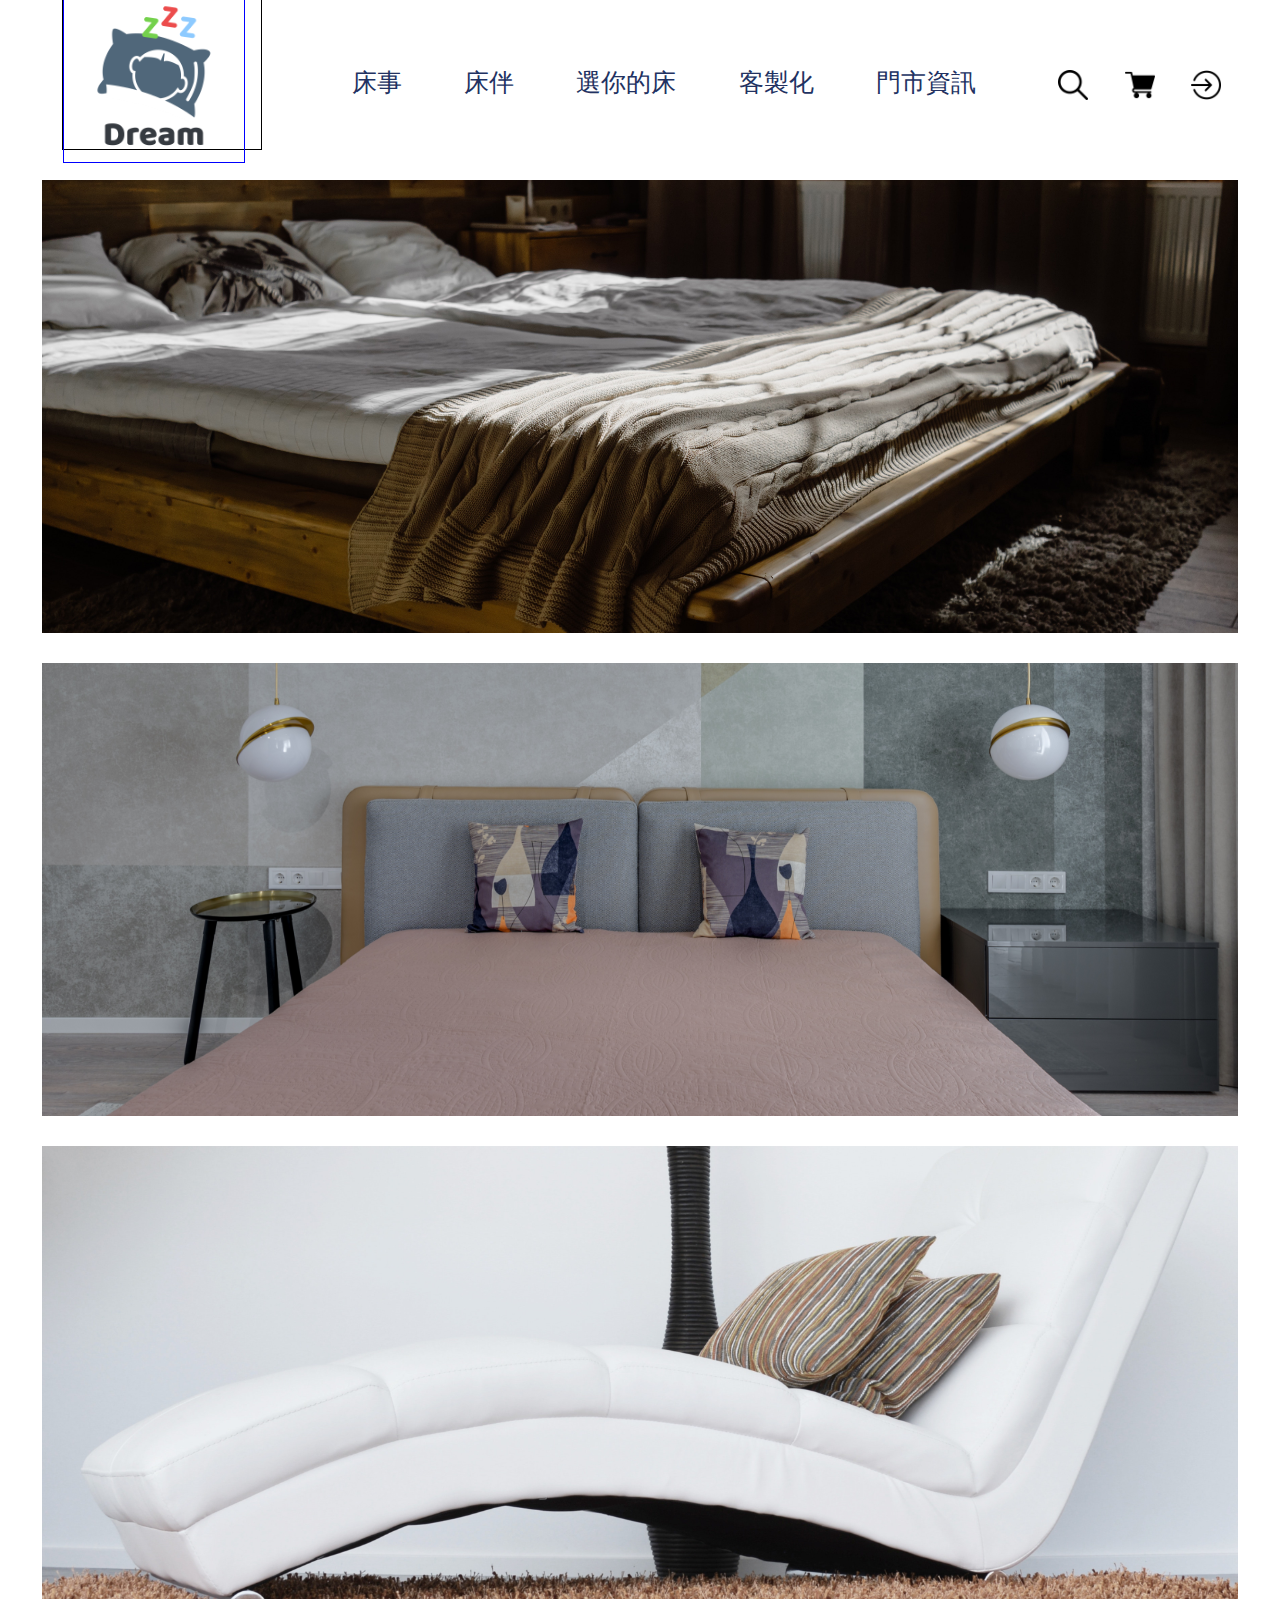
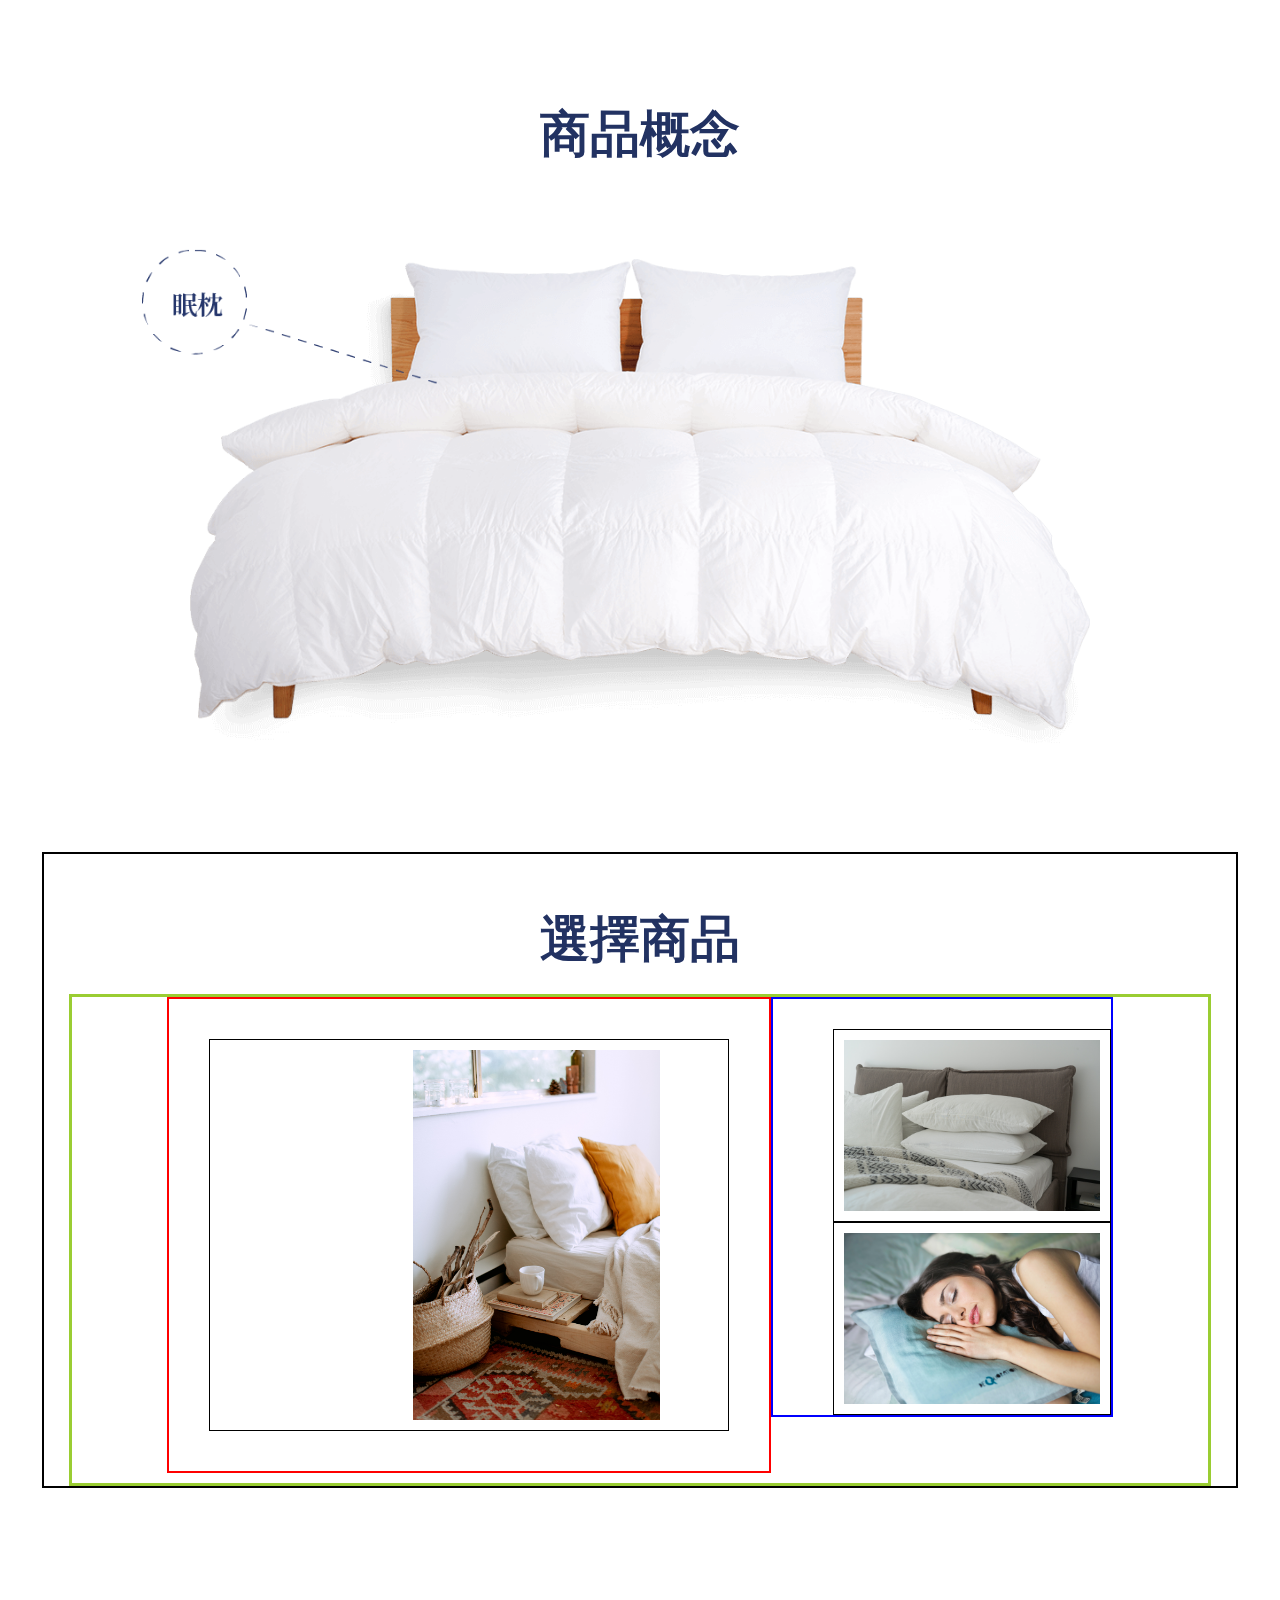
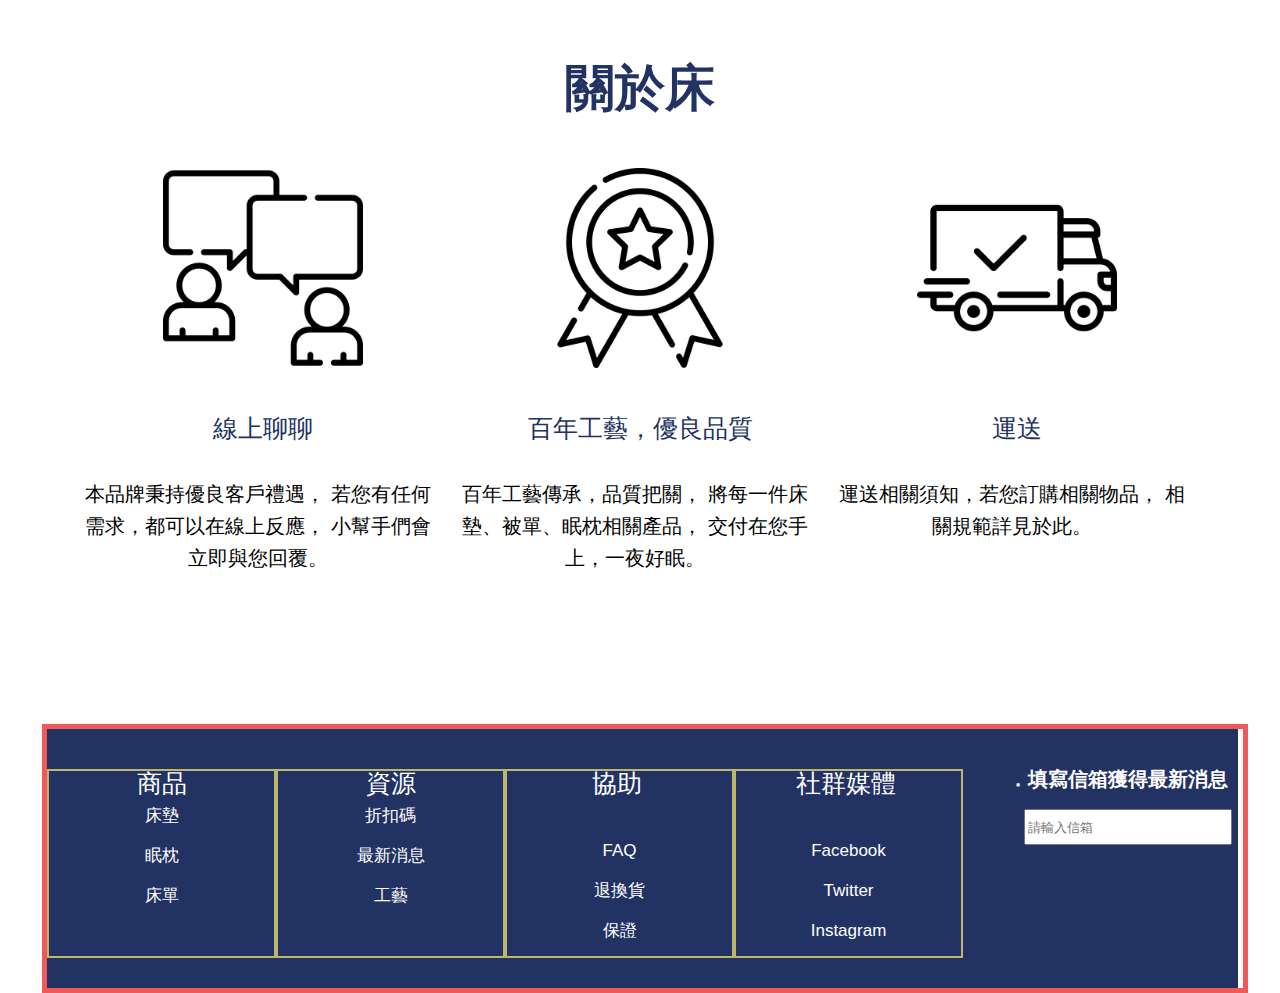
==== commit 4eb8adca: "change21" ====
--- a/index.html
+++ b/index.html
@@ -11,6 +11,7 @@
     <link rel="stylesheet" href="index.css">
     <link rel="stylesheet" href="https://unpkg.com/swiper/swiper-bundle.css" />
     <link href="hamburgers.css" rel="stylesheet">
+    <script src="https://kit.fontawesome.com/629678d7ab.js" crossorigin="anonymous"></script>
 
 
 
@@ -119,17 +120,23 @@
                         <div class="content-details fadeIn-top">
                             <h3>Mattreness</h3>
                             
-                            <button class="shop" >
+                            <button class="btn1" onclick="page()">
                                 <a href="product.html"></a>
                                 Shop
                             </button>
+                        
                           </div>
+                          
                     </li>
+                    <!-- <button class="btn1"  >
+                        <a href="product.html"></a>
+                        Shop
+                    </button> -->
 
                     <li ><img src="./bedpic/bed3.jpg" alt="">
                         <div class="content-details fadeIn-top">
                             <h3>Sheet</h3>
-                            <button class="shop" >
+                            <button class="btn1" >
                                 <a href="product.html"></a>
                                 Shop
                             </button>
@@ -185,10 +192,13 @@
 
         <div class="footer">
             <div class="footer_bar">
+
                 <div class="sale drop">
                 <ul>
                     <div class="vv">
                     <h4>商品</h4>
+                    <i class="fas fa-angle-down"></i>
+
                     </div>
                     <li class="abc"><a href="#">床墊</a></li>
                     <li class="abc"><a href="#">眠枕</a></li>
@@ -196,10 +206,13 @@
                 </ul>
 
                 </div>
+
                 <div class="sale drop2">
                     <ul> 
                         <div class="bb">
                         <h4>資源</h4>
+                        <i class="fas fa-angle-down"></i>
+
                         </div>
                         <li class="def"><a href="#">折扣碼</a></li>
                         <li class="def"><a href="#">最新消息</a></li>
@@ -208,33 +221,43 @@
     
                 </div>
 
-                <div class="resource">
-                <ul>
-                    <h4>資源</h4>
-                    <li><a href="#">折扣碼</a></li>
-                    <li><a href="#">最新消息</a></li>
-                    <li><a href="#">工藝</a></li>
-                </ul>
-                </div>
-
-                <div class="assist">
-                <ul>
-                    <h4>協助</h4>
-
-                    <li><a href="#">FAQ</a></li>
-                    <li><a href="#">退換貨</a></li>
-                    <li><a href="#">保證</a></li>
-                </ul>
-                </div>
-
-                <div class="socialmedia">
+                <div class="sale drop3">
+                    <ul> 
+                        <div class="assist">
+                        <h4>協助</h4>
+                        <i class="fas fa-angle-down"></i>
+
+                        </div>
+                        <li class="asss"><a href="#">FAQ</a></li>
+                        <li class="asss"><a href="#">退換貨</a></li>
+                        <li class="asss"><a href="#">保證</a></li>
+                    </ul>
+    
+                </div>
+
+                
+                <div class="sale drop4">
+                    <ul> 
+                        <div class="socialmedia">
+                        <h4>社群媒體</h4>
+                        <i class="fas fa-angle-down"></i>
+
+                        </div>
+                        <li class="pf1"><a href="#">Facebook</a></li>
+                        <li class="pf1"><a href="#">Twitter</a></li>
+                        <li class="pf1"><a href="#">Instagram</a></li>
+                    </ul>
+    
+                </div>
+                <!-- <div class="socialmedia">
                 <ul>
                     <h4>社群媒體</h4>
                     <li><a href="#">Facebook</a></li>
                     <li><a href="#">Twitter</a></li>
                     <li><a href="#">Instagram</a></li>
                 </ul>
-                </div>
+                </div> -->
+
                 <div class="email">
                 <h1>．填寫信箱獲得最新消息</h1>
                     <input type="email" name="" id="" placeholder="請輸入信箱">
@@ -276,6 +299,14 @@
       </script>
       
       <script>
+          function page() {
+            window.open("product.html");
+            }
+      </script>
+
+
+
+      <script>
           var drop = document.querySelectorAll('.drop')
 
           for (let index = 0; index < drop.length; index++) {
@@ -307,6 +338,37 @@
               });
               
           }
+
+          var drop = document.querySelectorAll('.drop3')
+
+          for (let index = 0; index < drop.length; index++) {
+              const element = drop[index];
+              const footer_bar = element.querySelector('.assist')
+              footer_bar.addEventListener('click',()=>{
+                    const lis = document.querySelectorAll('.asss')
+                    for (let sub_index = 0; sub_index < lis.length; sub_index++) {
+                        const li = lis[sub_index];
+                        li.classList.toggle("-on")
+                    }
+                    // footer_bar.closest(".sale").querySelector(".abc").classList.toggle("-on");
+              });
+              
+          }
+          var drop = document.querySelectorAll('.drop4')
+
+          for (let index = 0; index < drop.length; index++) {
+              const element = drop[index];
+              const footer_bar = element.querySelector('.socialmedia')
+              footer_bar.addEventListener('click',()=>{
+                    const lis = document.querySelectorAll('.pf1')
+                    for (let sub_index = 0; sub_index < lis.length; sub_index++) {
+                        const li = lis[sub_index];
+                        li.classList.toggle("-on")
+                    }
+                    // footer_bar.closest(".sale").querySelector(".abc").classList.toggle("-on");
+              });
+              
+          }
 //           const lis = document.querySelectorAll('.abc')
 // console.log(lis)
 //           const li = document.querySelector('.abc')
@@ -317,8 +379,6 @@
         //   var footer_bar = document.getElementsByClassName("vv")[0];
         //   footer_bar.addEventListener("click", function(){
         //  footer_bar.closest(".sale").querySelector(".abc").classList.toggle("-on");
-
-
             
               
         //   });
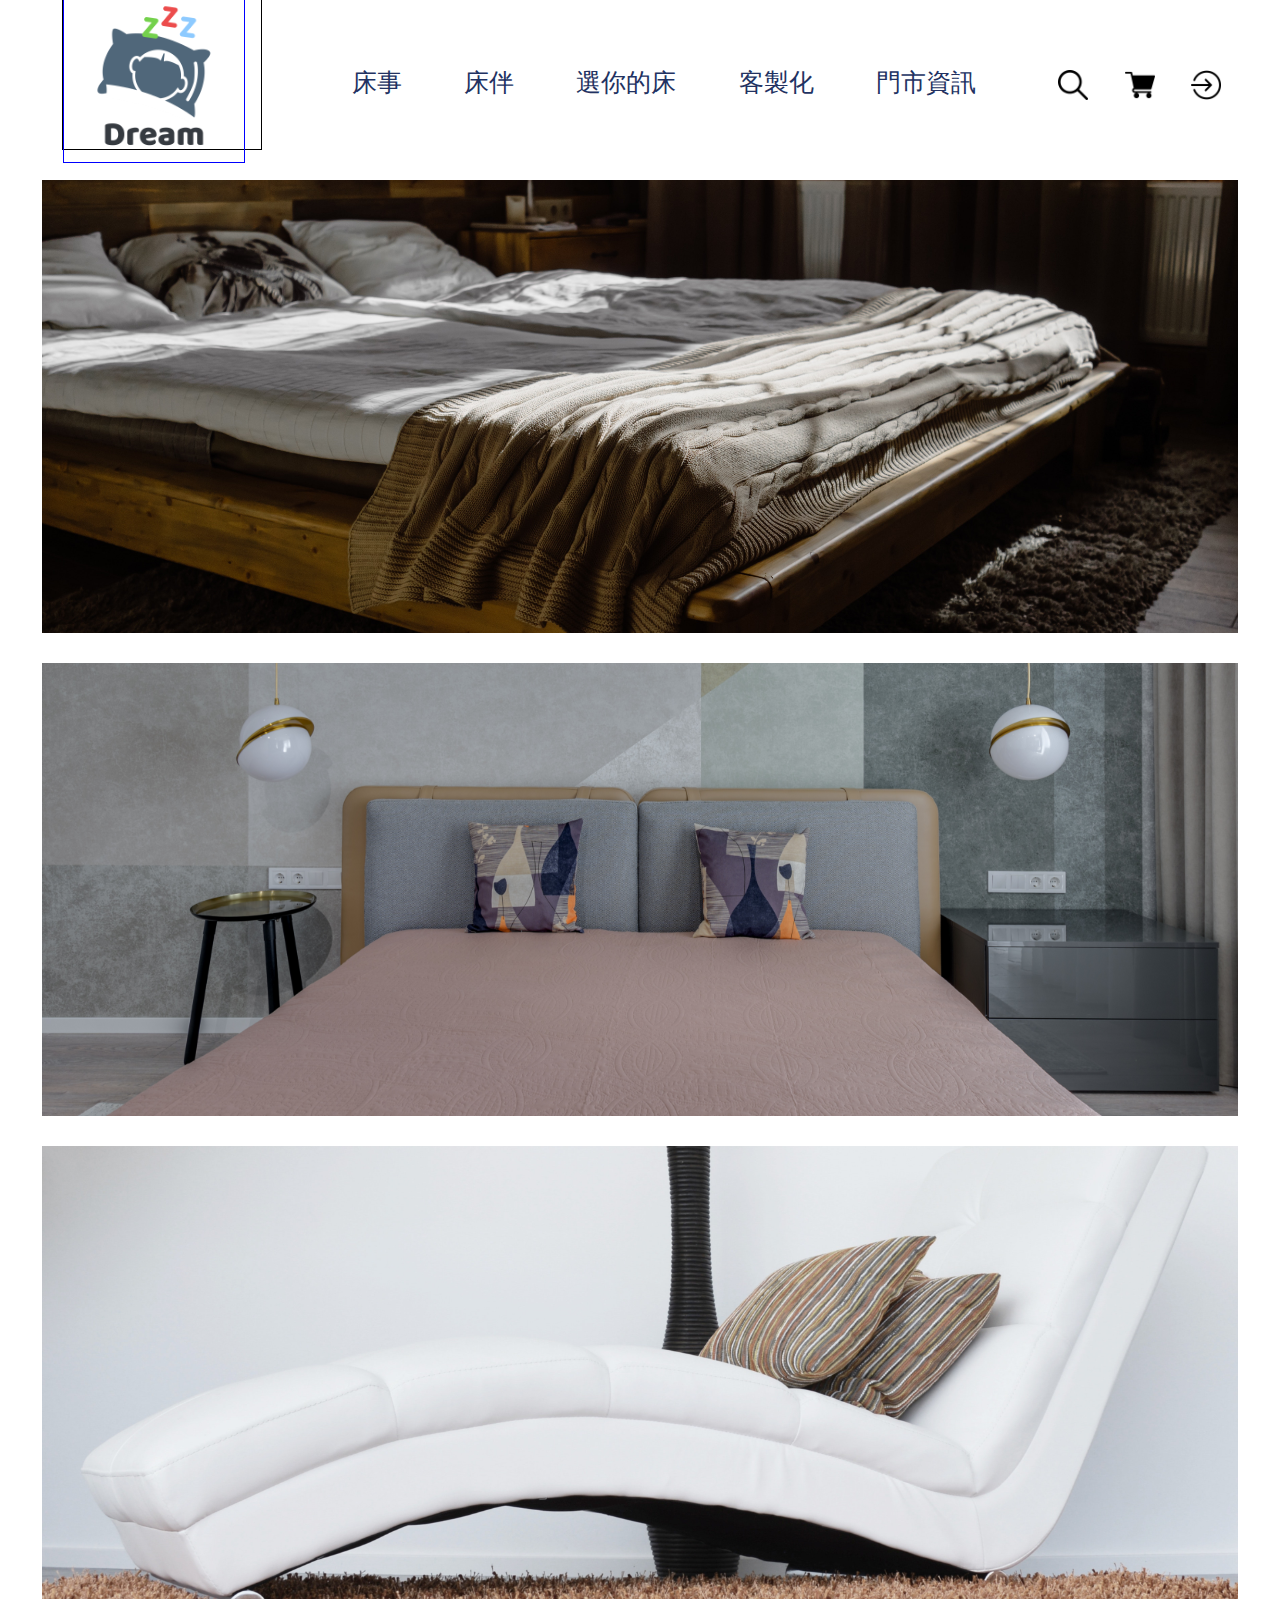
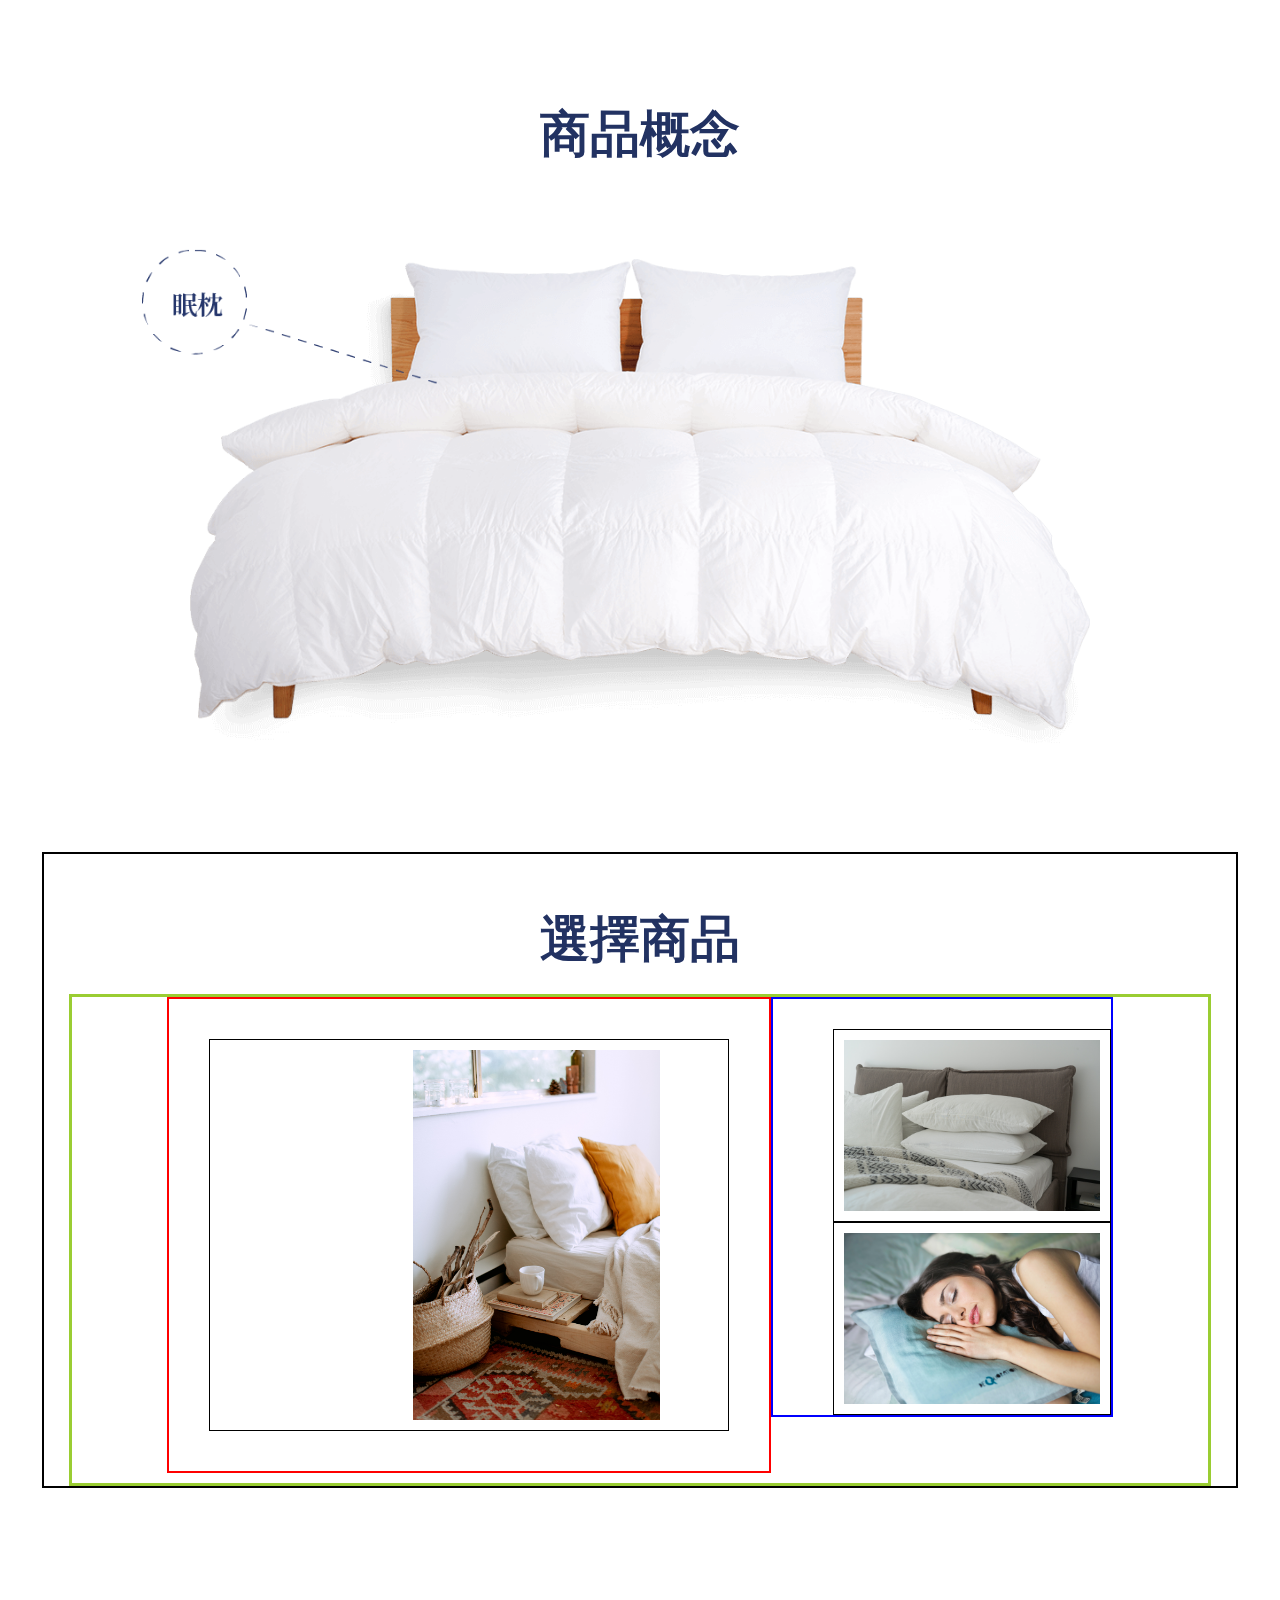
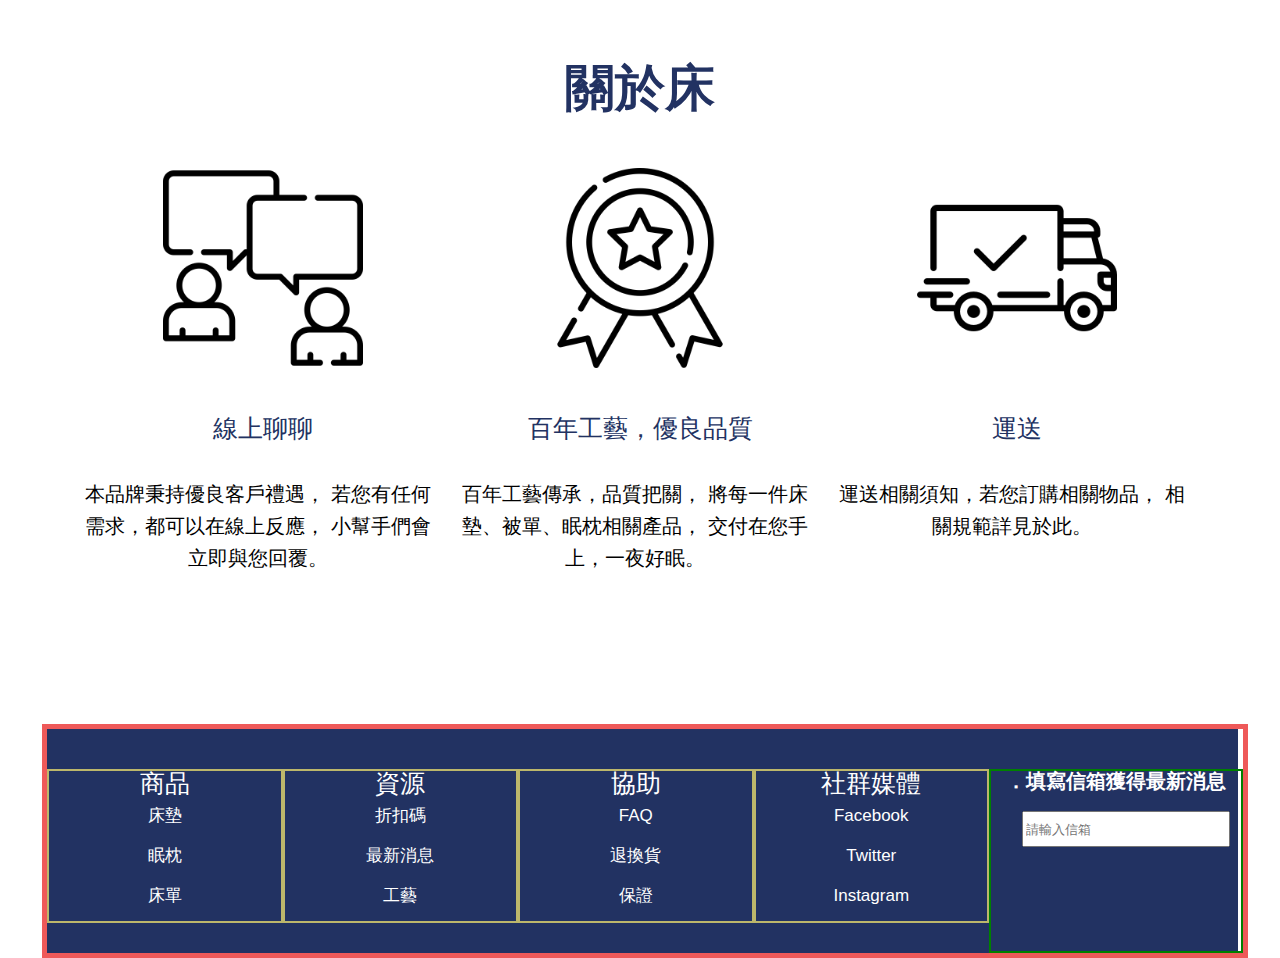
==== commit 59ab907e: "change23" ====
--- a/index.html
+++ b/index.html
@@ -267,9 +267,12 @@
 
             
 
+
+
         </div>
     </div>
 
+    <!-- swiper -->
     <script src="https://unpkg.com/swiper/swiper-bundle.js"></script>
     <script>
         var swiper = new Swiper('.swiper-container', {
@@ -279,6 +282,9 @@
           },
         });
       </script>
+
+      <!-- hamburger -->
+
       <script>
         // Look for .hamburger
         var hamburger = document.querySelector(".hamburger");
@@ -298,6 +304,7 @@
         });
       </script>
       
+      <!-- 跳轉頁面 -->
       <script>
           function page() {
             window.open("product.html");
@@ -305,7 +312,7 @@
       </script>
 
 
-
+      <!-- footer function -->
       <script>
           var drop = document.querySelectorAll('.drop')
 
--- a/index.css
+++ b/index.css
@@ -149,42 +149,9 @@
     /* margin-left:20px; */
     border: 1px solid blue;
 
-    /* box-sizing: border-box; */
-
-}
-/* @media screen and (max-width: 575px){
-  .logo img{
-    width: 50px;
-    padding:20px;
-    
-  }
-}
-
-@media screen and (min-width: 576px) and (max-width: 767px){
-  .logo img{
-    width:60px;
-    padding:30px;
-  }
-  }
-
-@media screen and (min-width: 768px) and (max-width: 991px){
-  .logo img{
-    width:80px;
-    padding:30px;
-  }
-  }
-
-@media screen and (min-width: 991px) and (max-width: 1199px){
-  .logo img{
-    width:100px;
-    padding:30px;
-  }
-  }
-@media screen and (min-width: 1200px){
-  .logo img{
-    width:120px;
-  }
-} */
+
+}
+
 
 
 .choice{
@@ -640,21 +607,71 @@
   padding:10px;
   width:calc(100% -10px);
   margin: 0 auto;
+  max-height: 400px;
 
 }
 .leftbox li:hover{
-  opacity: 0.7; 
-}
-
-.content-details{
+  opacity: .8; 
+}
+
+/* .content-details{
+  font-size:10px;
   opacity: 0;
   position:absolute;
-  top:0;
-  left:0;
+  top:10%;
+  left:25%;
+} */
+.content-details h3{
+  font-size:25px;
+  
+}
+
+.content-details{
+  max-width:200px;
+  width: 100%;
+  font-size:15px;
+  opacity: 0;
+  position:absolute;
+   top:10%;
+    left:10%;
+  /* border: 2px solid red; */
+  margin: 0 auto;
+  
+  
+}
+
+.btn1{
+  display:block;
+  font-size:20px;
+  background-color:#223262;
+  letter-spacing: 2px;
+  color:azure;
+  border-radius: 20px;
+  width:80px;
+  height:40px;
+  margin: 0 auto;
+  /* border: 1px solid black; */
+  margin-top: 1px;
+
+}
+@media screen and (max-width: 420px){
+  .content-details{
+    margin: 0 auto;
+    top:5%;
+    left:14%;
+  }
+}
+@media screen and (min-width: 420px) and (max-width: 759px){
+  .content-details{
+    margin: 0 auto;
+    top:5%;
+    left:20%;
+  }
 }
 .leftbox li:hover .content-details{
   opacity: 1;
 }
+
 
 .leftbox img{
 max-height: 371px;
@@ -884,17 +901,20 @@
 @media screen and (max-width: 439px){
   .footer_bar li{
     display:none;
-    
   }
 }
 .sale{
+  /* display:inline-block; */
     flex-grow: 1;
     text-align: center;
     width:220px;
     margin-bottom: 30px;
     padding-bottom: 5px;
     border:2px solid darkkhaki;
-}
+    /* margin:0 auto; */
+    
+}
+
 
 .sale ul{
 
@@ -941,11 +961,11 @@
 }
 
 .assist{
-    flex-grow: 1;
+    /* flex-grow: 1;
     /* border:solid 1px black; */
-    width:220px;
+    /* width:220px;
     margin-bottom: 30px;
-    padding-bottom: 5px;
+    padding-bottom: 5px; */ 
 }
 
 .assist ul{
@@ -966,10 +986,10 @@
 }
 
 .socialmedia{
-    flex-grow: 1;
+    /* flex-grow: 1;
     width:220px;
     margin-bottom: 30px;
-    padding-bottom: 5px;
+    padding-bottom: 5px; */
     /* border: 1px black solid; */
 }
 
@@ -993,12 +1013,12 @@
 
 .email{
     width: 250px;
-    padding-left:30px;
+    /* padding-left:30px; */
     font-weight: bold;
     margin-bottom: 30px;
     padding-bottom: 5px;
     margin:0 auto;
-    /* border:  1px black solid; */
+    border:  2px green solid;
 }
 
 .email h1{
@@ -1006,6 +1026,7 @@
 
 }
 .email input{
+  width:calc(100% -20px);
     width: 200px;
     height: 30px;
     margin-top: 20px;
@@ -1014,4 +1035,60 @@
 }
 .-on{
   display: block !important;
-}+  
+}
+/* 資源 */
+ @media screen and (min-width: 439px){
+  .bb .fas{
+    display: none;
+  }
+} 
+@media screen and (max-width: 439px){
+  .bb {
+  justify-content: center;
+  display:flex;
+  margin: 0 auto;
+
+  }
+} 
+/* 商品 */
+@media screen and (min-width: 439px){
+  .vv .fas{
+    display: none;
+  }
+} 
+@media screen and (max-width: 439px){
+  .vv {
+  justify-content: center;
+  display:flex;
+  margin: 0 auto;
+  }
+} 
+
+/* 協助 */
+@media screen and (min-width: 439px){
+  .assist .fas{
+    display: none;
+  }
+} 
+@media screen and (max-width: 439px){
+  .assist{
+  justify-content: center;
+  display:flex;
+  margin: 0 auto;
+  }
+} 
+
+/* 社群 */
+@media screen and (min-width: 439px){
+  .socialmedia .fas{
+    display: none;
+  }
+} 
+@media screen and (max-width: 439px){
+  .socialmedia{
+  justify-content: center;
+  display:flex;
+  margin: 0 auto;
+  }
+} 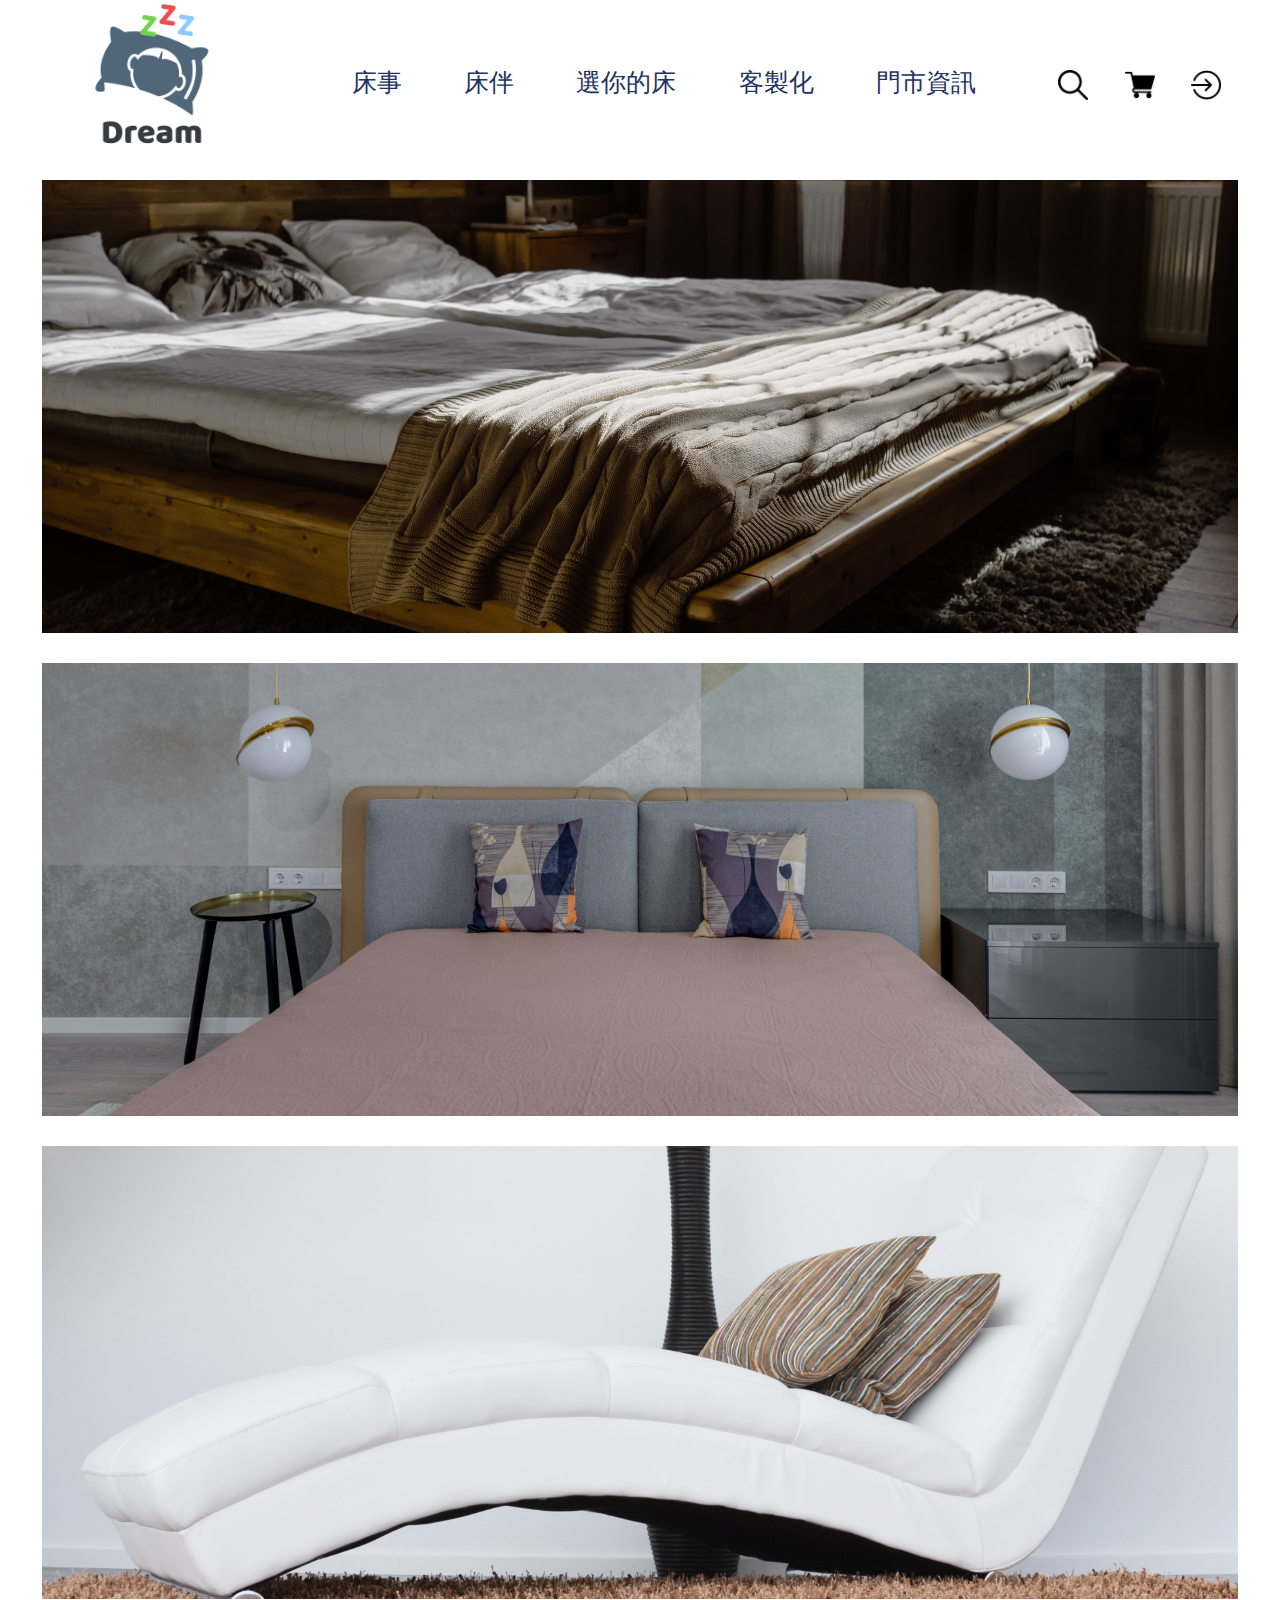
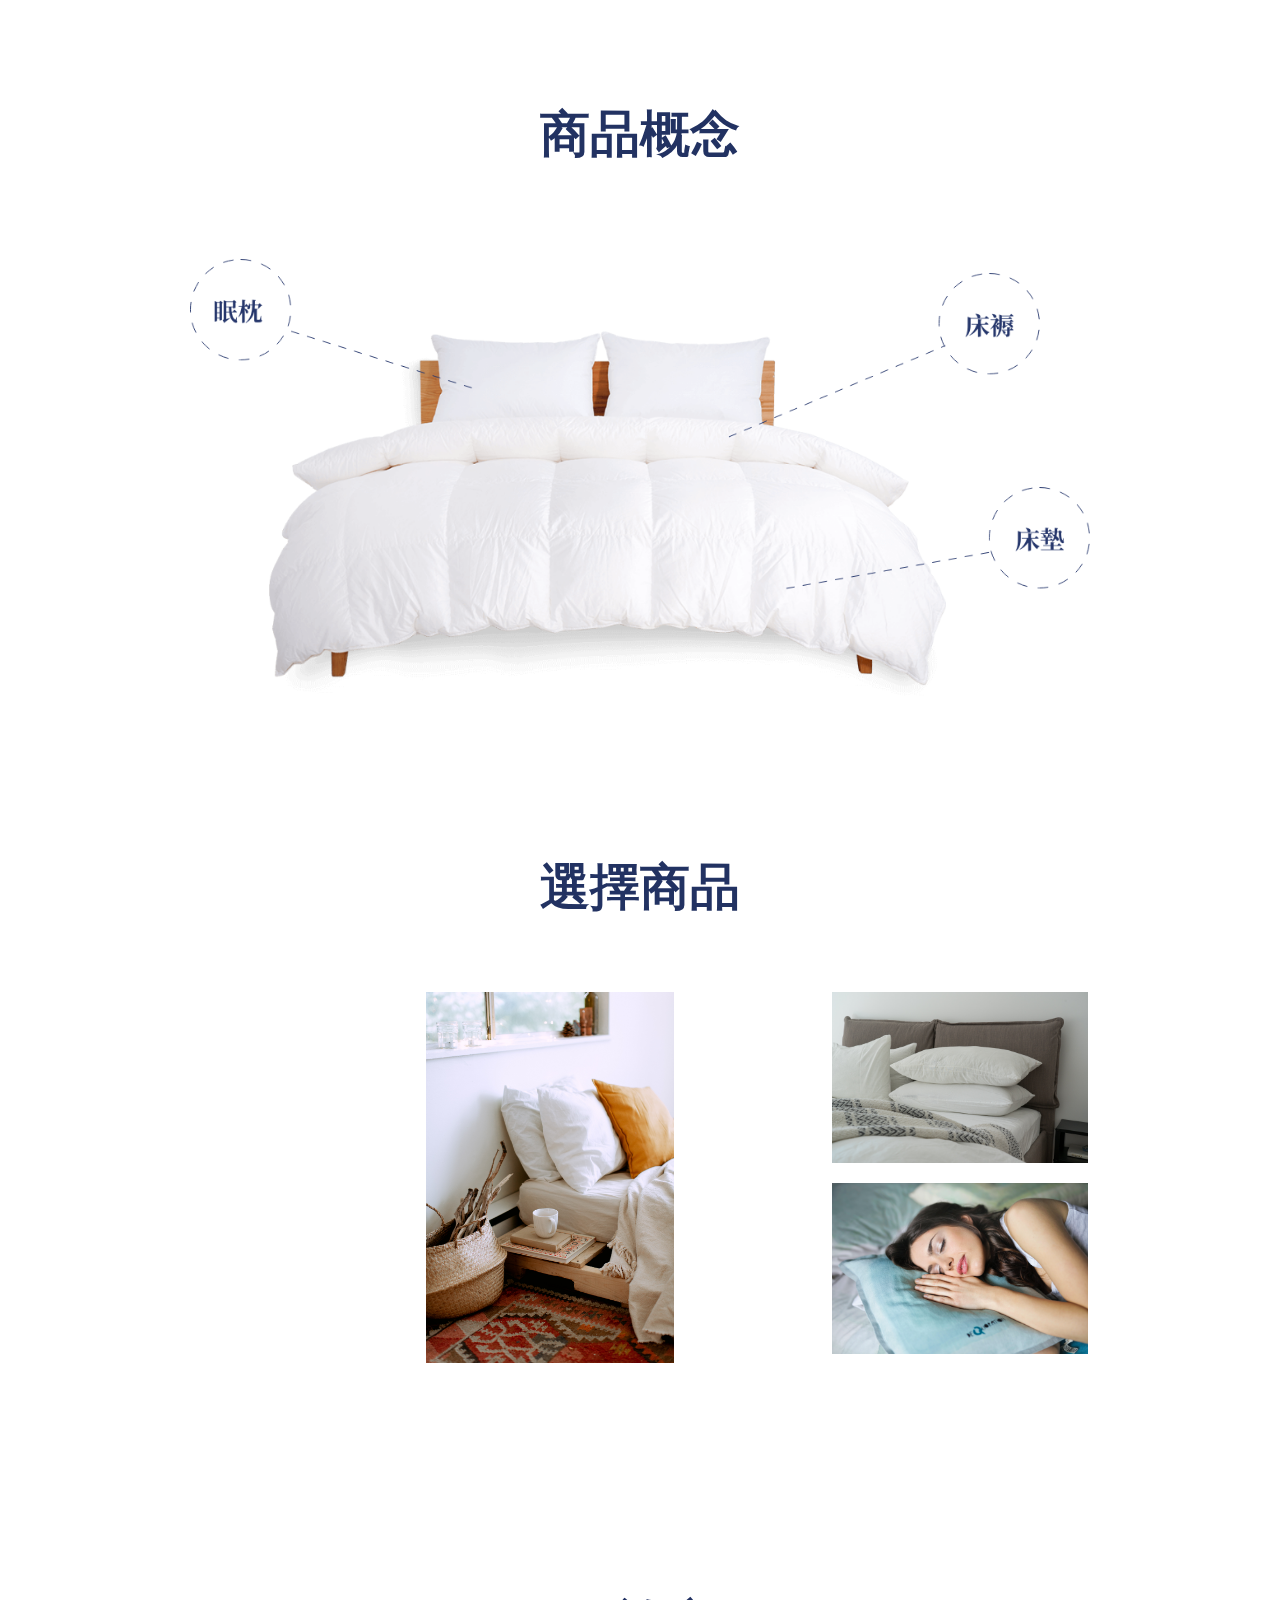
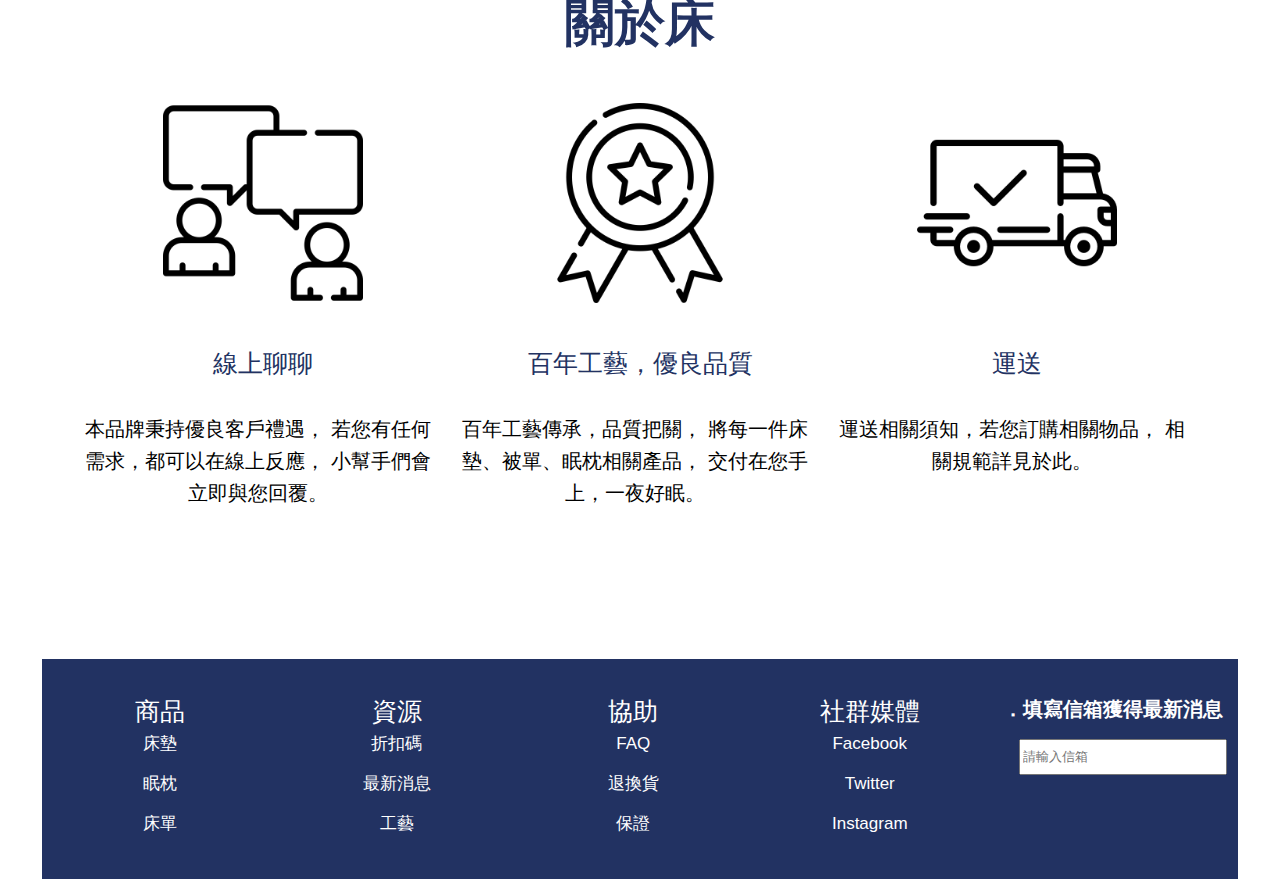
==== commit c3eea13d: "change24" ====
--- a/index.html
+++ b/index.html
@@ -105,8 +105,12 @@
         <!-- main start -->
         <div class="main">
             <h3>商品概念</h3>
-            <img src="./bedpic/bedproduct.png" alt="">
-            <a href="product.html"><img src="./bedpic/matress.png" alt=""></a>
+            <button class="product" onclick = "location.href='product.html'"/>
+
+            </button>
+            <img src="./bedpic/bedeachpart.png" alt="">
+            
+            <a href="product.html"></a>
         </div>
 
         <!-- 選擇商品start -->
--- a/index.css
+++ b/index.css
@@ -126,15 +126,13 @@
     /* margin-top: 35px; */
     border:none;
     display:block;
-    /* display:inline-block; */
-    /* cursor: pointer; */
+   
 }
   }
 
 .logo{
   width:100%;
   max-width: 200px;
-  border: 1px solid black;
   box-sizing: border-box;
   margin-left:20px;
   margin-top: -20px;
@@ -147,7 +145,6 @@
     /* max-width:200px;  */
     display: block;
     /* margin-left:20px; */
-    border: 1px solid blue;
 
 
 }
@@ -302,59 +299,13 @@
     overflow: hidden;}*/
    
 
-/* .product_pic li{
-    
-
-    flex-shrink: 0;
-    
+
+
+/* main start */
+
+.main{
     max-width: 1196px;
     width: 100%;
-    height: 497px;
-  
-} */
-
-/* .product_pic img{
-    display: block;
-    width: 100%;
-    max-width:1196px;
-   
-} */
-  /* @media screen and (max-width: 575px){
-    .product_pic img{
-      width: 750px;
-     
-      
-    }
-  }
-  
-  @media screen and (min-width: 576px) and (max-width: 767px){
-    .product_pic img{
-      width:750px;
-    }
-    }
-  
-  @media screen and (min-width: 768px) and (max-width: 991px){
-    .product_pic img{
-      width:950px;
-    }
-    }
-  
-  @media screen and (min-width: 991px) and (max-width: 1199px){
-    .product_pic img{
-      width:1150px;
-    }
-    }
-  @media screen and (min-width: 1200px){
-    .product_pic img{
-      width:1196px;
-    }
-  } */
-/* product finished */
-
-/* main start */
-
-.main{
-    max-width: 1196px;
     margin-top: 50px;
     position: relative;
     /* border:1px solid black; */
@@ -406,55 +357,41 @@
   }
 
 .main img{
-    padding-top:100px ;
+  position: relative;
+    padding-top:100px;
     display: block;
-    align-items: center;
     margin: 0 auto;
     max-width: 900px;
-    /* width:100%; */
+    width:100%;
     text-align: center;
 
-    /* border: 1px black solid; */
-}
-
-@media screen and (max-width: 575px){
-    .main img{
-      width:100%;
-    }
-  }
-  
-  @media screen and (min-width: 576px) and (max-width: 767px){
-    .main img{
-      width:500px;
-    }
-    }
-  
-  @media screen and (min-width: 768px) and (max-width: 991px){
-    .main img{
-      width:750px;
-    }
-    }
-  
-  @media screen and (min-width: 991px) and (max-width: 1199px){
-    .main img{
-      width:900px;
-    }
-    }
-  @media screen and (min-width: 1200px){
-    .main img{
-      width:1196px;
-    }
-  } 
-
-
-.main a img{
+}
+
+.product{
+  position:absolute;
+  max-width:100px;
+  width: 100%;
+  height:100px;
+  top:35%;
+  left:7%;
+  background-color:transparent;
+  border-radius: 10px;
+  border:none;
+  color:transparent;
+  display: transparent;
+  z-index: 2;
+}
+
+
+
+/* .main a img{
     display: block;
     width:300px;
     position: absolute;
     top:100px;
     left: 100px;
     z-index: 1;
-}
+} */
 @media screen and (max-width: 575px){
     .main a img{
       width:150px;
@@ -494,7 +431,6 @@
     margin-bottom: 100px;
     flex-wrap: wrap;
     box-sizing: border-box;
-    border:2px solid black;
 
 
 }
@@ -545,7 +481,6 @@
     flex-wrap: wrap;
     margin-left: 50px;
     padding-bottom: 10px;
-    border:3px solid yellowgreen;
     box-sizing: border-box;
     margin:0 auto;
 
@@ -564,7 +499,6 @@
     justify-content: center; 
     box-sizing: border-box;
     display: flex;
-    border:1px solid black;
 }
  @media screen and (max-width: 575px){
   .leftbox ul{
@@ -592,7 +526,6 @@
     flex-grow: 1;
     position: relative;
     width: 100%;
-    border:2px solid red;
     display: flex;
     overflow: hidden;
     
@@ -699,9 +632,8 @@
     width: calc(100%-60px);
     display: flex;
     flex-direction:column;
-    padding-top: 30px;
-    padding-left: 60px;
-    border:2px solid blue;
+    padding-top: 40px;
+    padding-left: 40px;
     box-sizing: border-box;
     margin: 0 auto;
     
@@ -747,7 +679,6 @@
 .rightbox li{
     align-self:left;
     padding: 10px;
-    border:1px solid black;
 }
 
 
@@ -893,7 +824,6 @@
     display: flex;
     text-align: center;
     padding-top: 40px;
-    border:5px solid rgb(238, 89, 89);
     flex-wrap: wrap;
 
 }
@@ -910,7 +840,6 @@
     width:220px;
     margin-bottom: 30px;
     padding-bottom: 5px;
-    border:2px solid darkkhaki;
     /* margin:0 auto; */
     
 }
@@ -1018,7 +947,6 @@
     margin-bottom: 30px;
     padding-bottom: 5px;
     margin:0 auto;
-    border:  2px green solid;
 }
 
 .email h1{
